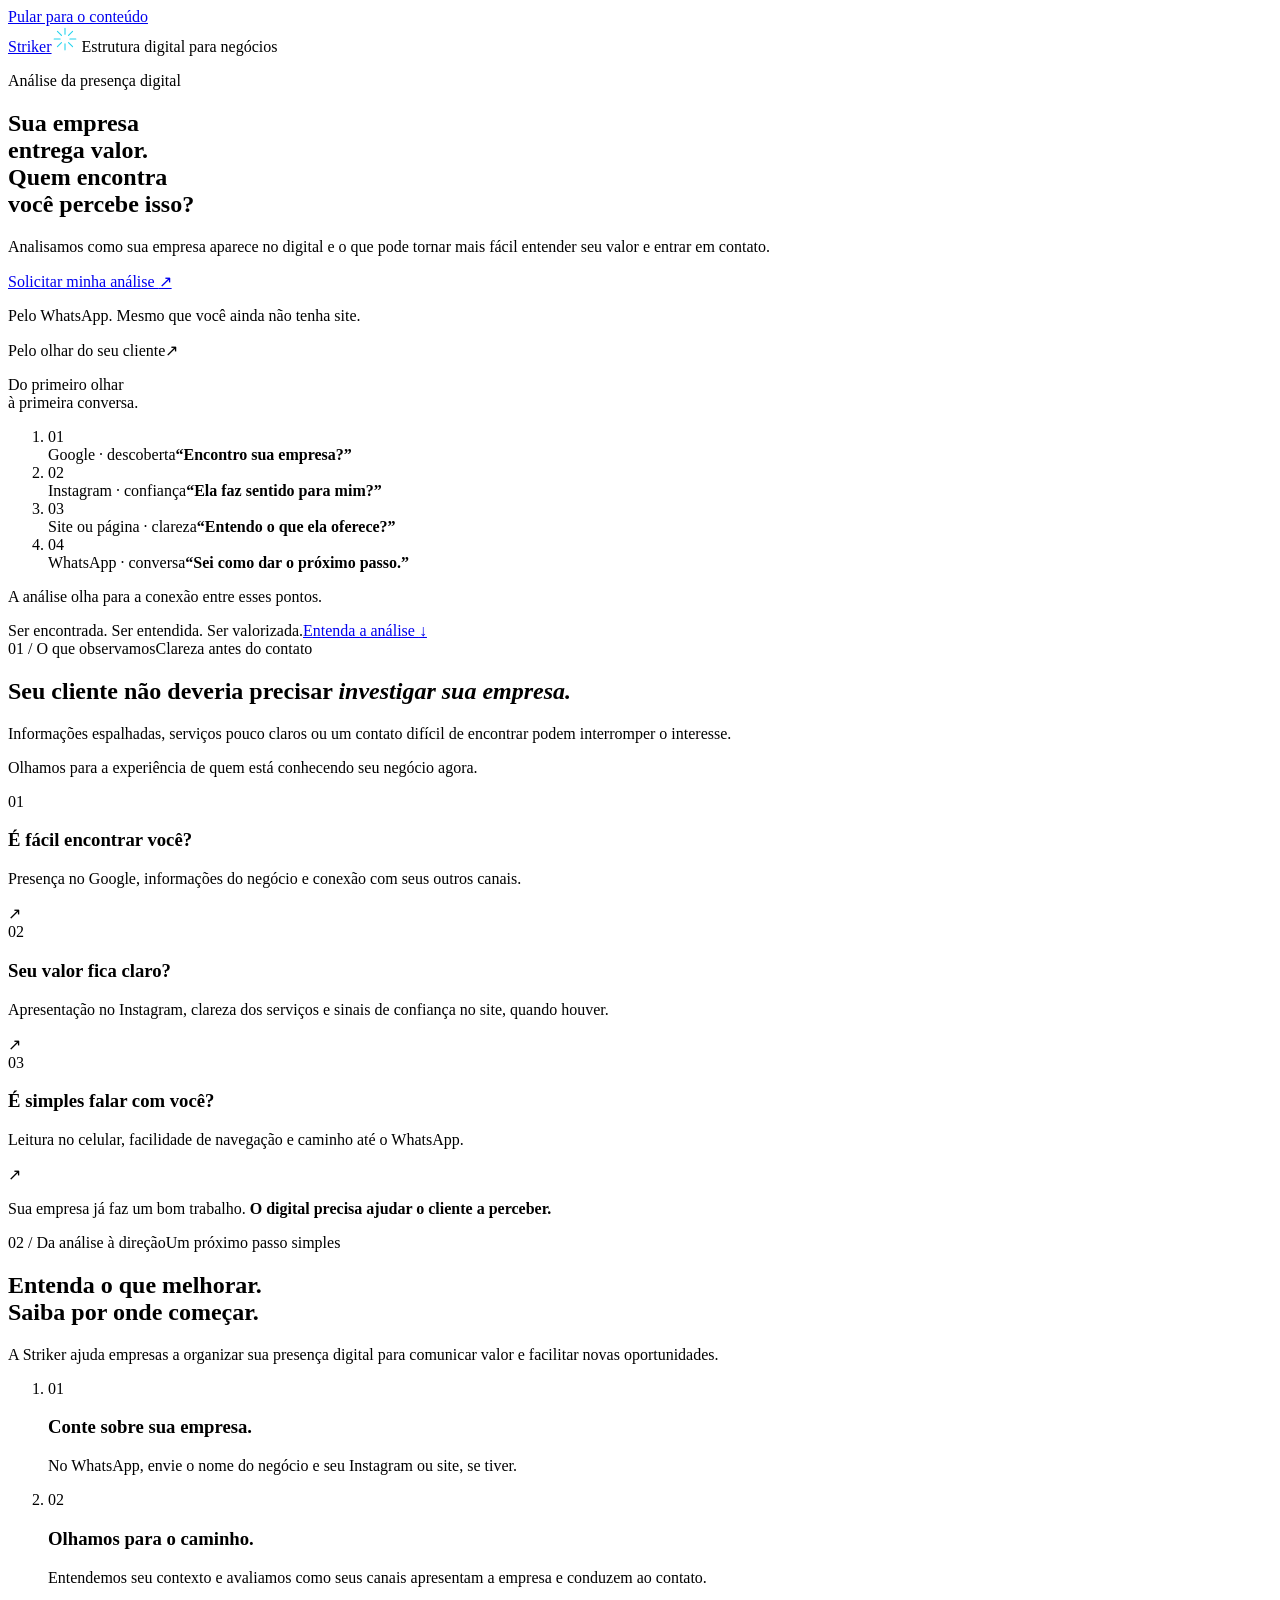
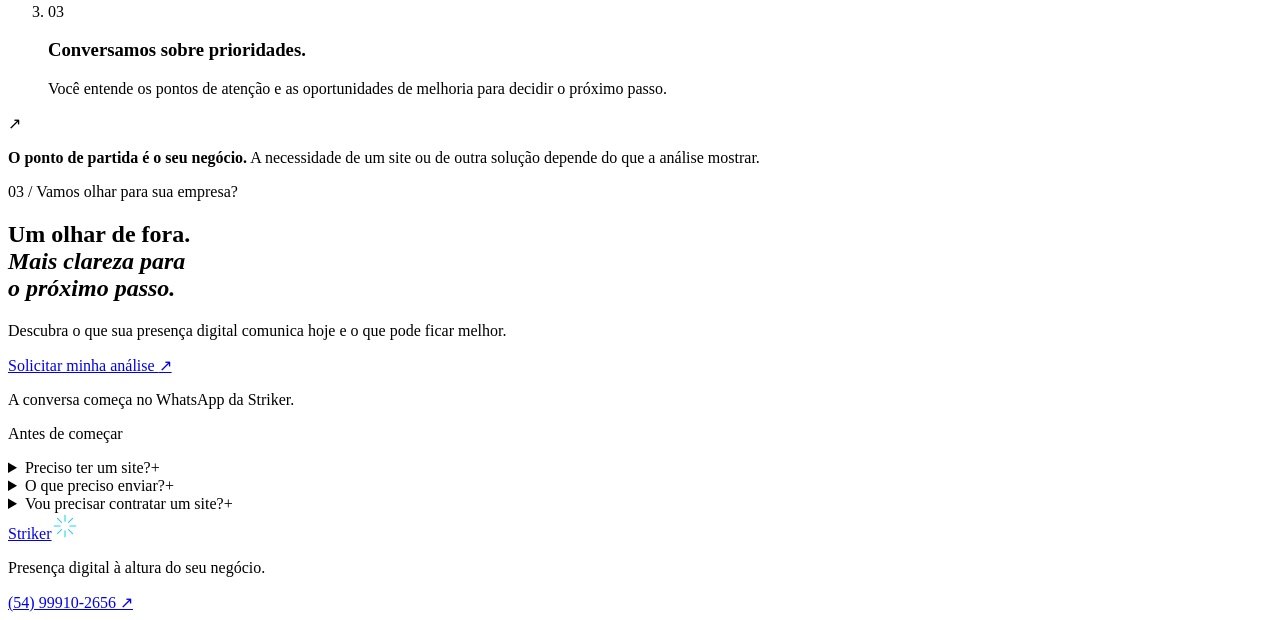
==== analise/index.html @ 331ce673 "Adiciona analise/index.html para landing independente" ====
<!doctype html>
<html lang="pt-BR">
<head>
  <meta charset="utf-8">
  <meta name="viewport" content="width=device-width, initial-scale=1">
  <meta name="theme-color" content="#03111C">
  <title>Análise da presença digital da sua empresa | Striker</title>
  <meta name="description" content="Entenda como sua empresa é encontrada, apresentada e percebida no digital. Solicite uma análise da Striker pelo WhatsApp e descubra oportunidades de melhoria.">
  <link rel="canonical" href="https://strikerpf.com.br/analise">
  <meta property="og:type" content="website">
  <meta property="og:locale" content="pt_BR">
  <meta property="og:title" content="Sua empresa entrega valor. Quem encontra você percebe isso?">
  <meta property="og:description" content="Um olhar sobre sua presença digital. Um caminho mais claro até o próximo contato. Solicite sua análise à Striker.">
  <meta property="og:url" content="https://strikerpf.com.br/analise">
  <link rel="icon" type="image/svg+xml" href="/assets/striker/final/striker-mark.svg">
  <link rel="stylesheet" href="/analise/analise.css">
  <script src="/analise/analise.js" defer></script>
</head>
<body>
  <a class="skip" href="#conteudo">Pular para o conteúdo</a>
  <header class="masthead wrap">
    <a class="brand" href="/" aria-label="Striker — site oficial">Striker<img src="/assets/striker/final/striker-mark.svg" width="26" height="26" alt=""></a>
    <span class="masthead-note">Estrutura digital para negócios</span>
  </header>
  <main id="conteudo">
    <section class="hero wrap" aria-labelledby="titulo">
      <div class="hero-copy">
        <p class="eyebrow"><span class="dot" aria-hidden="true"></span>Análise da presença digital</p>
        <h1 id="titulo">Sua empresa<br>entrega valor.<br><span>Quem encontra<br>você percebe isso?</span></h1>
        <p class="lead">Analisamos como sua empresa aparece no digital e o que pode tornar mais fácil entender seu valor e entrar em contato.</p>
        <a class="cta" data-cta="hero" href="https://wa.me/5554999102656?text=Ol%C3%A1%21%20Vim%20pela%20p%C3%A1gina%20de%20an%C3%A1lise%20da%20Striker%20e%20quero%20entender%20o%20que%20posso%20melhorar%20na%20presen%C3%A7a%20digital%20da%20minha%20empresa.">Solicitar minha análise <span aria-hidden="true">↗</span></a>
        <p class="cta-note">Pelo WhatsApp. Mesmo que você ainda não tenha site.</p>
      </div>
      <aside class="journey" aria-label="O caminho do seu cliente até o contato">
        <div class="journey-top"><span>Pelo olhar do seu cliente</span><span aria-hidden="true">↗</span></div>
        <p class="journey-title">Do primeiro olhar<br>à primeira conversa.</p>
        <ol>
          <li><span class="node" aria-hidden="true">01</span><div><span class="channel">Google · descoberta</span><strong>“Encontro sua empresa?”</strong></div></li>
          <li><span class="node" aria-hidden="true">02</span><div><span class="channel">Instagram · confiança</span><strong>“Ela faz sentido para mim?”</strong></div></li>
          <li><span class="node" aria-hidden="true">03</span><div><span class="channel">Site ou página · clareza</span><strong>“Entendo o que ela oferece?”</strong></div></li>
          <li><span class="node" aria-hidden="true">04</span><div><span class="channel">WhatsApp · conversa</span><strong>“Sei como dar o próximo passo.”</strong></div></li>
        </ol>
        <p class="journey-foot">A análise olha para a conexão entre esses pontos.</p>
      </aside>
      <div class="hero-bottom"><span>Ser encontrada. Ser entendida. Ser valorizada.</span><a href="#o-que-analisamos">Entenda a análise <span aria-hidden="true">↓</span></a></div>
    </section>
    <section class="scope light" id="o-que-analisamos" aria-labelledby="scope-title">
      <div class="wrap">
        <div class="section-meta"><span>01 / O que observamos</span><span>Clareza antes do contato</span></div>
        <div class="scope-grid">
          <div class="section-intro"><h2 id="scope-title">Seu cliente não deveria precisar <em>investigar sua empresa.</em></h2><p>Informações espalhadas, serviços pouco claros ou um contato difícil de encontrar podem interromper o interesse.</p><p>Olhamos para a experiência de quem está conhecendo seu negócio agora.</p></div>
          <div class="audit-rows">
            <article><span class="row-index">01</span><div><h3>É fácil encontrar você?</h3><p>Presença no Google, informações do negócio e conexão com seus outros canais.</p></div><span class="row-mark" aria-hidden="true">↗</span></article>
            <article><span class="row-index">02</span><div><h3>Seu valor fica claro?</h3><p>Apresentação no Instagram, clareza dos serviços e sinais de confiança no site, quando houver.</p></div><span class="row-mark" aria-hidden="true">↗</span></article>
            <article><span class="row-index">03</span><div><h3>É simples falar com você?</h3><p>Leitura no celular, facilidade de navegação e caminho até o WhatsApp.</p></div><span class="row-mark" aria-hidden="true">↗</span></article>
          </div>
        </div>
        <p class="scope-end">Sua empresa já faz um bom trabalho. <strong>O digital precisa ajudar o cliente a perceber.</strong></p>
      </div>
    </section>
    <section class="process wrap" aria-labelledby="process-title">
      <div class="section-meta"><span>02 / Da análise à direção</span><span>Um próximo passo simples</span></div>
      <div class="process-heading"><h2 id="process-title">Entenda o que melhorar.<br><span>Saiba por onde começar.</span></h2><p>A Striker ajuda empresas a organizar sua presença digital para comunicar valor e facilitar novas oportunidades.</p></div>
      <ol class="steps">
        <li><span class="step-num">01</span><h3>Conte sobre sua empresa.</h3><p>No WhatsApp, envie o nome do negócio e seu Instagram ou site, se tiver.</p></li>
        <li><span class="step-num">02</span><h3>Olhamos para o caminho.</h3><p>Entendemos seu contexto e avaliamos como seus canais apresentam a empresa e conduzem ao contato.</p></li>
        <li><span class="step-num">03</span><h3>Conversamos sobre prioridades.</h3><p>Você entende os pontos de atenção e as oportunidades de melhoria para decidir o próximo passo.</p></li>
      </ol>
      <div class="process-note"><span aria-hidden="true">↗</span><p><strong>O ponto de partida é o seu negócio.</strong> A necessidade de um site ou de outra solução depende do que a análise mostrar.</p></div>
    </section>
    <section class="closing light" aria-labelledby="closing-title">
      <div class="wrap closing-grid">
        <div><p class="eyebrow">03 / Vamos olhar para sua empresa?</p><h2 id="closing-title">Um olhar de fora.<br><em>Mais clareza para<br>o próximo passo.</em></h2><p class="closing-copy">Descubra o que sua presença digital comunica hoje e o que pode ficar melhor.</p><a class="cta" data-cta="final" href="https://wa.me/5554999102656?text=Ol%C3%A1%21%20Vim%20pela%20p%C3%A1gina%20de%20an%C3%A1lise%20da%20Striker%20e%20quero%20entender%20o%20que%20posso%20melhorar%20na%20presen%C3%A7a%20digital%20da%20minha%20empresa.">Solicitar minha análise <span aria-hidden="true">↗</span></a><p class="cta-note">A conversa começa no WhatsApp da Striker.</p></div>
        <div class="faq"><p class="faq-label">Antes de começar</p>
          <details><summary>Preciso ter um site?<span aria-hidden="true">+</span></summary><p>Não. Podemos começar pelos canais que sua empresa já usa, como Instagram e Google, e avaliar se falta um espaço mais claro para apresentar seus serviços.</p></details>
          <details><summary>O que preciso enviar?<span aria-hidden="true">+</span></summary><p>O nome da empresa, o que ela faz e os links dos seus canais, se tiver. O restante alinhamos na conversa. Não envie senhas ou acessos.</p></details>
          <details><summary>Vou precisar contratar um site?<span aria-hidden="true">+</span></summary><p>Solicitar a análise não significa contratar um site. Primeiro entendemos o cenário. Se uma solução fizer sentido, conversamos sobre ela e você decide como seguir.</p></details>
        </div>
      </div>
    </section>
  </main>
  <footer class="wrap footer"><a class="brand" href="/" aria-label="Striker — site oficial">Striker<img src="/assets/striker/final/striker-mark.svg" width="26" height="26" alt=""></a><p>Presença digital à altura do seu negócio.</p><a class="footer-phone" href="https://wa.me/5554999102656" data-cta="footer">(54) 99910-2656 <span aria-hidden="true">↗</span></a></footer>
</body>
</html>
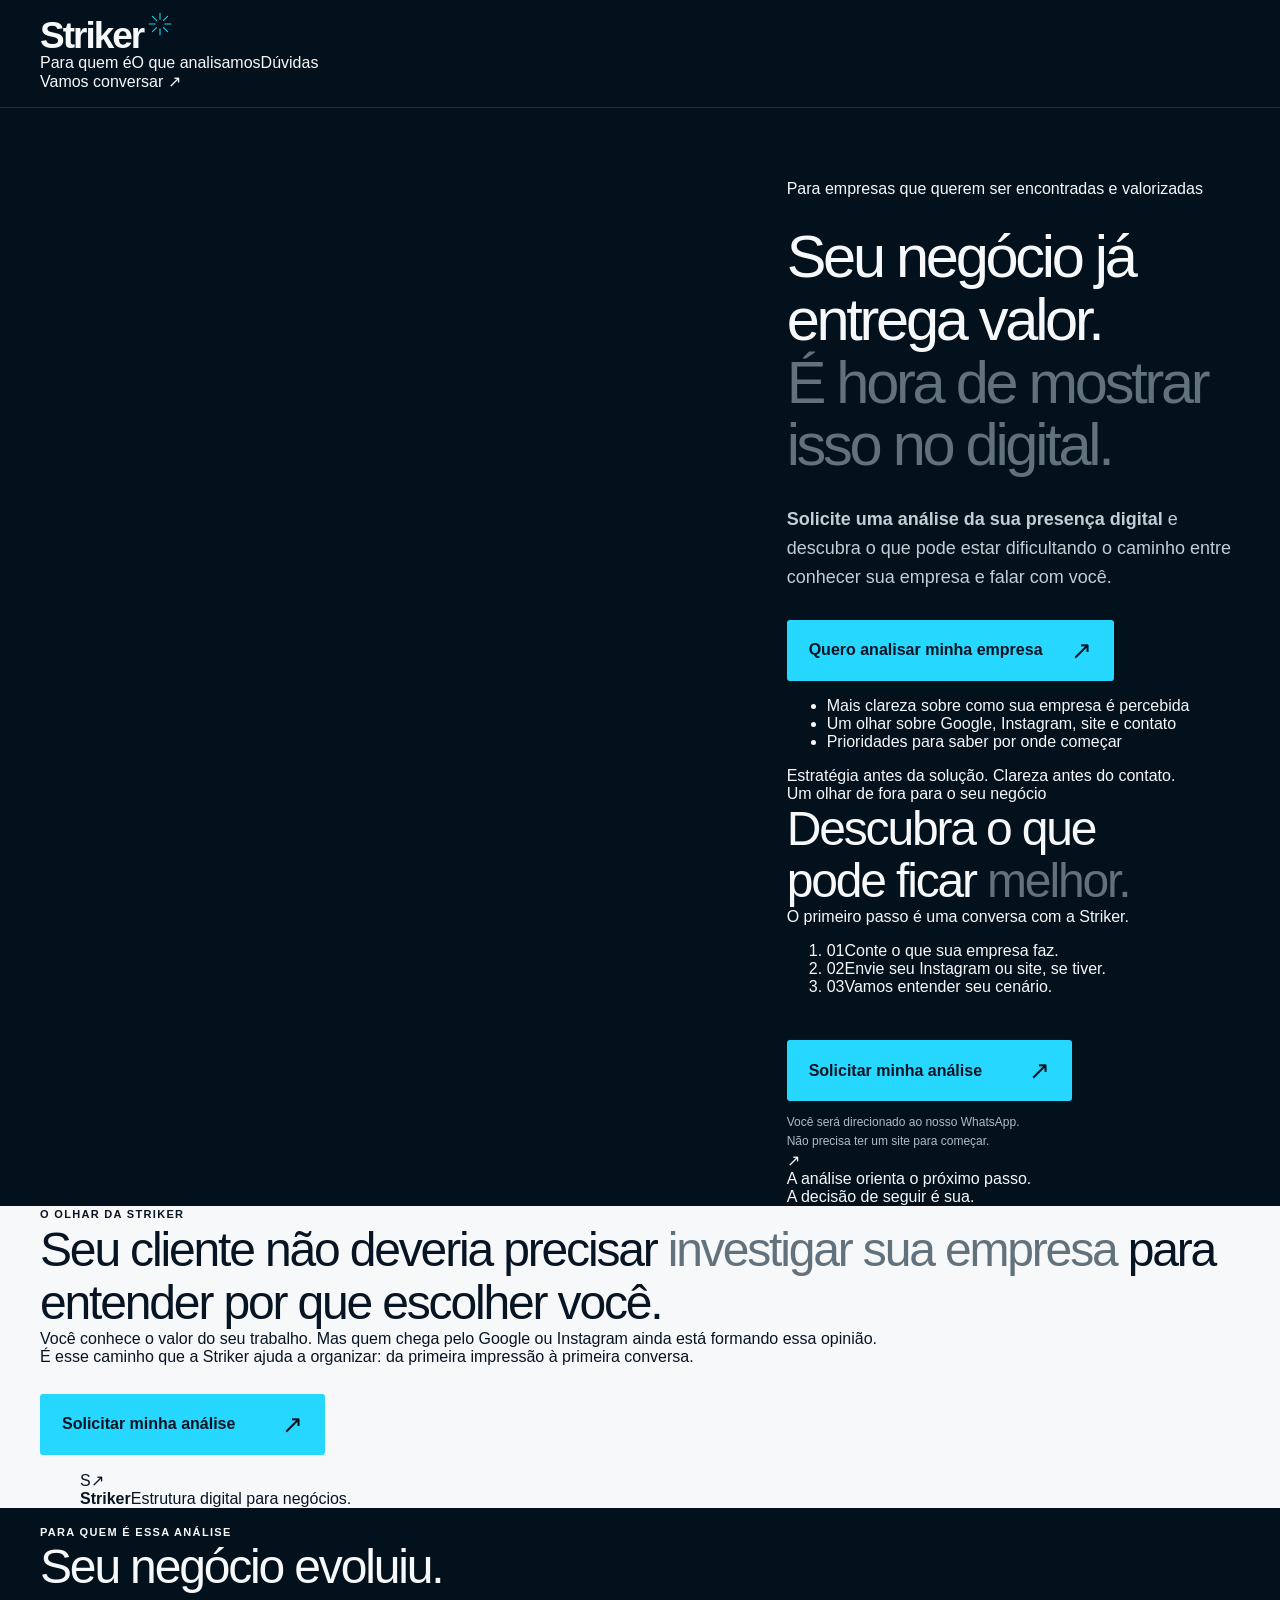
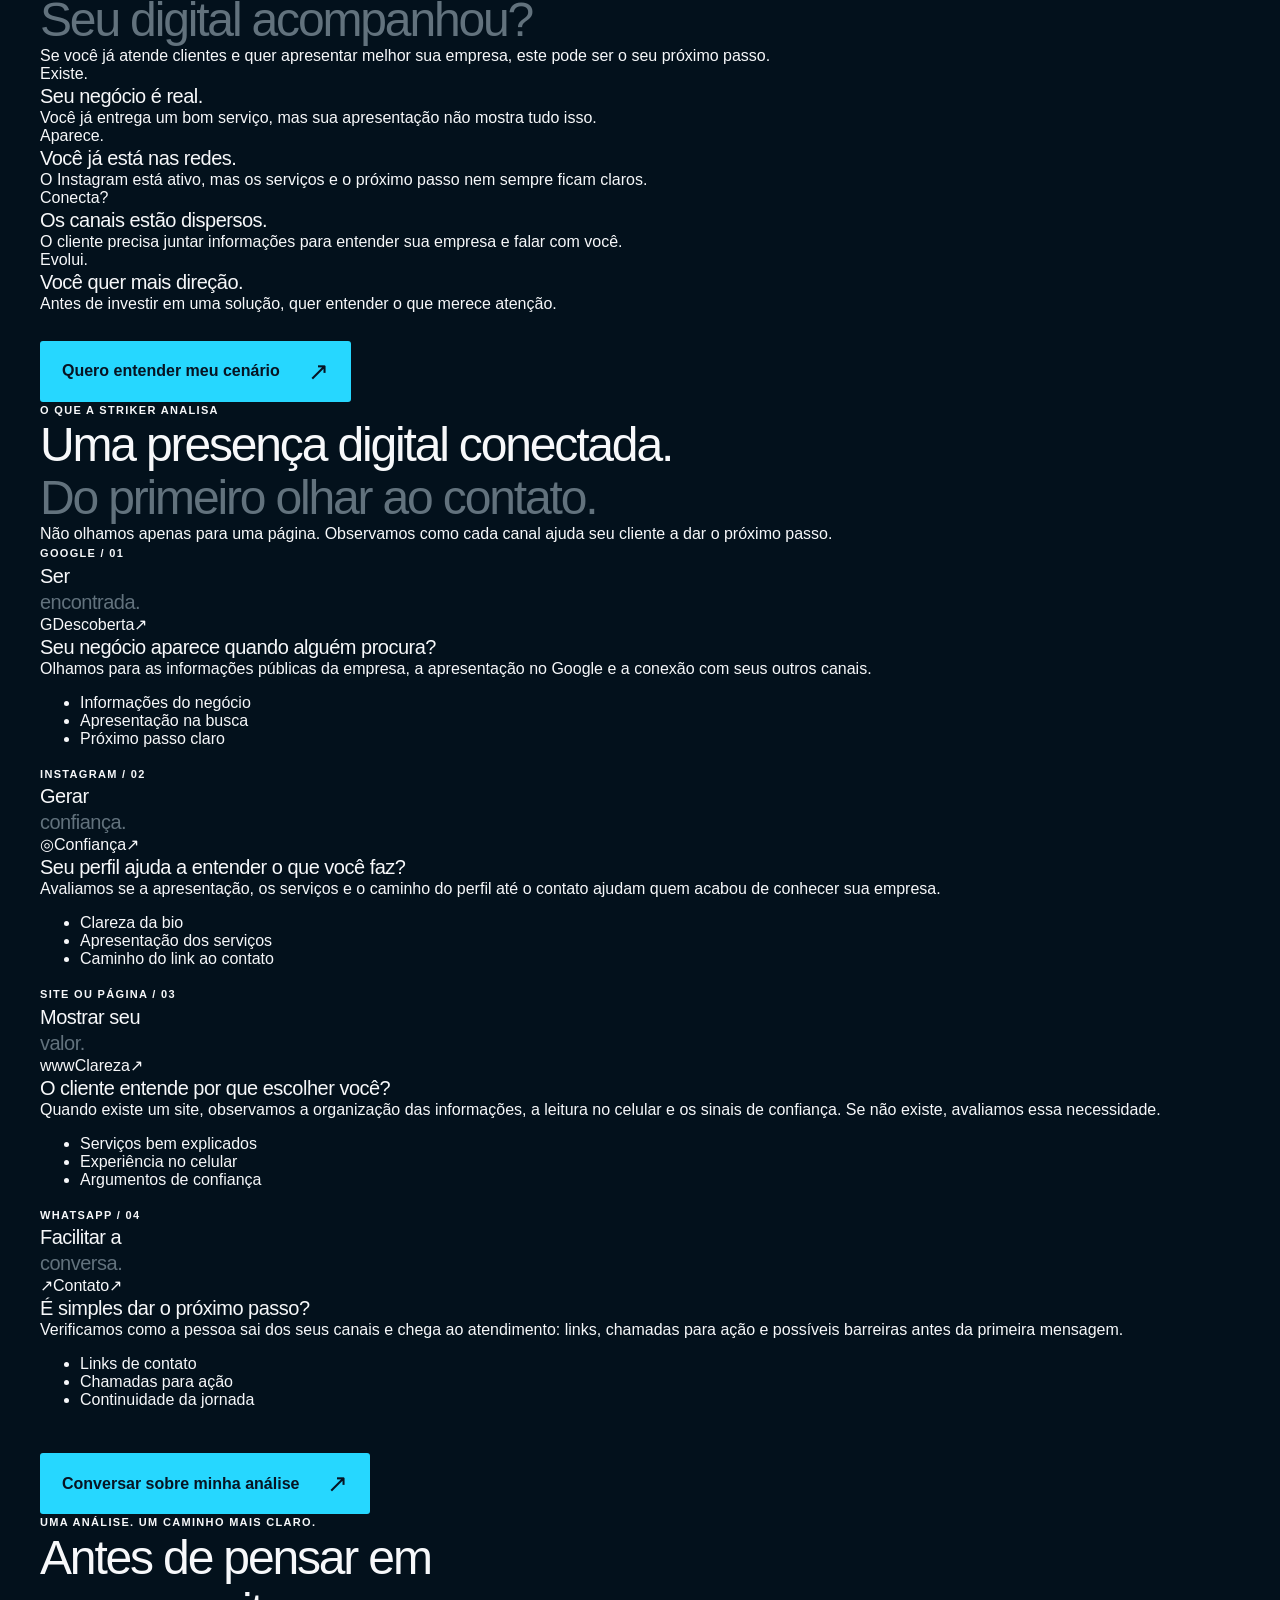
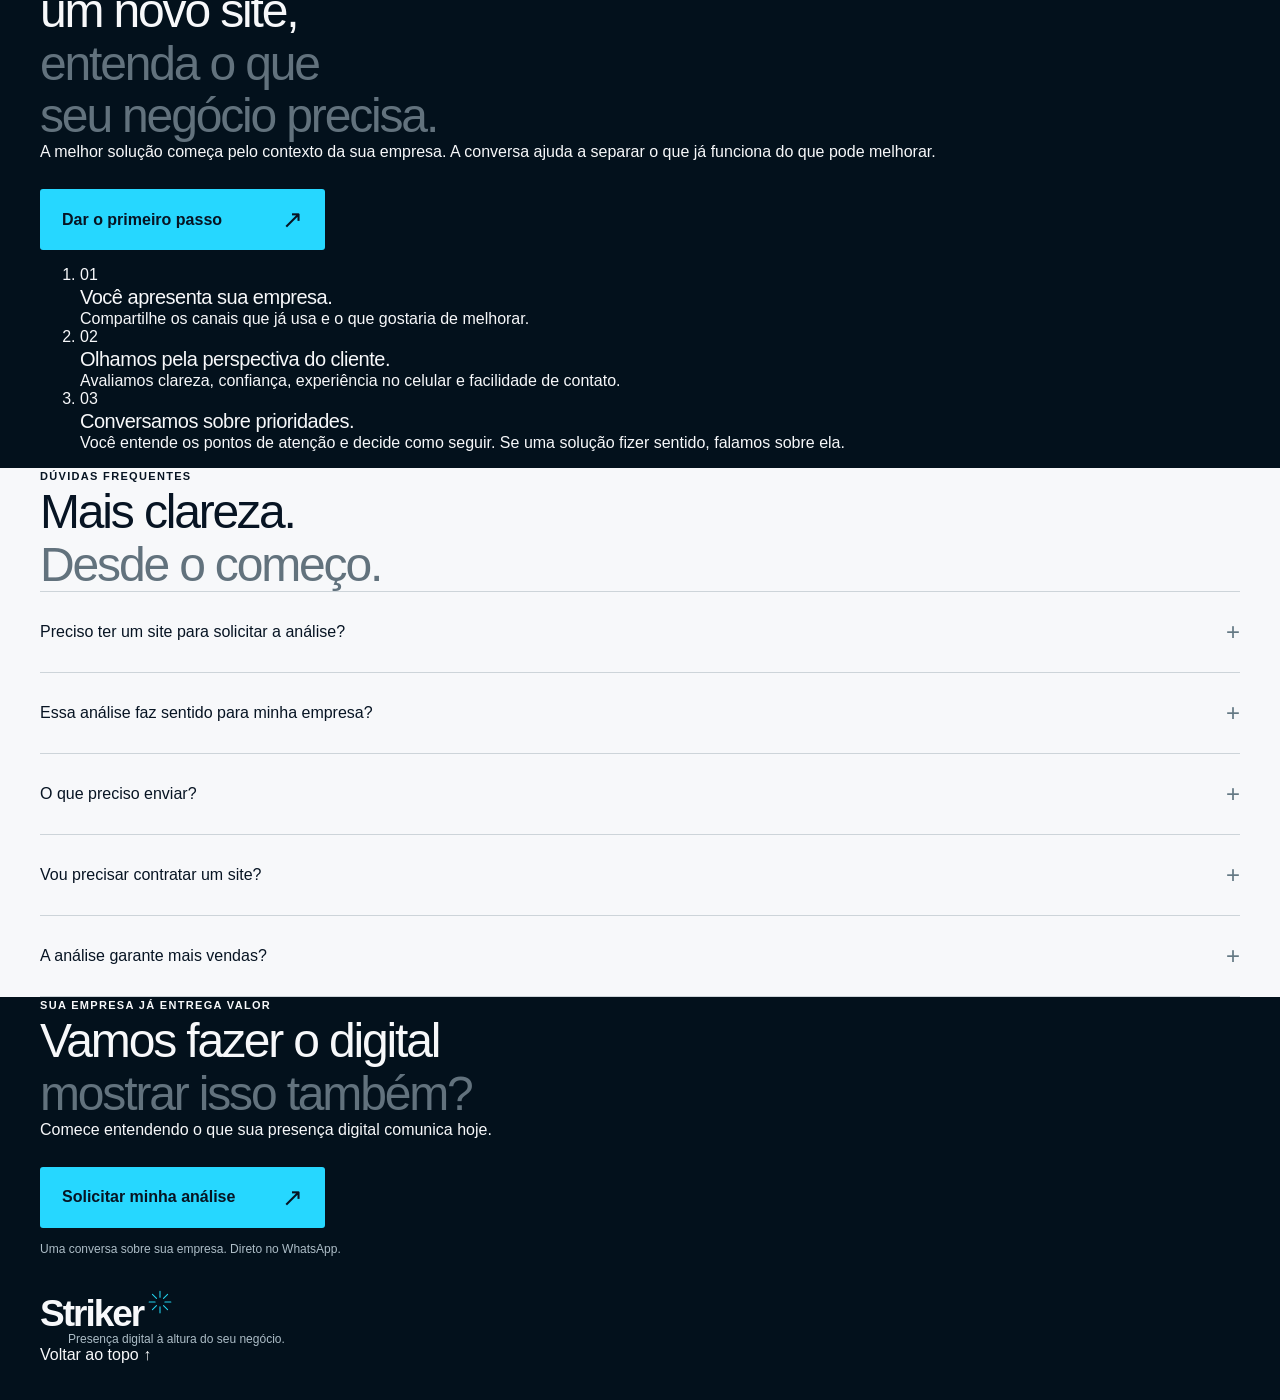
==== commit 40690c40: "Reconstrói landing com referência V4, abas e áreas para provas reais" ====
--- a/analise/index.html
+++ b/analise/index.html
@@ -3,14 +3,14 @@
 <head>
   <meta charset="utf-8">
   <meta name="viewport" content="width=device-width, initial-scale=1">
-  <meta name="theme-color" content="#03111C">
+  <meta name="theme-color" content="#03111c">
   <title>Análise da presença digital da sua empresa | Striker</title>
-  <meta name="description" content="Entenda como sua empresa é encontrada, apresentada e percebida no digital. Solicite uma análise da Striker pelo WhatsApp e descubra oportunidades de melhoria.">
+  <meta name="description" content="Sua empresa entrega valor. Sua presença digital mostra isso? Solicite uma análise da Striker e entenda o que melhorar no caminho até o próximo contato.">
   <link rel="canonical" href="https://strikerpf.com.br/analise">
   <meta property="og:type" content="website">
   <meta property="og:locale" content="pt_BR">
-  <meta property="og:title" content="Sua empresa entrega valor. Quem encontra você percebe isso?">
-  <meta property="og:description" content="Um olhar sobre sua presença digital. Um caminho mais claro até o próximo contato. Solicite sua análise à Striker.">
+  <meta property="og:title" content="Transforme sua presença digital em um caminho mais claro até o cliente.">
+  <meta property="og:description" content="Solicite uma análise da Striker pelo WhatsApp. Entenda os pontos de atenção e por onde começar.">
   <meta property="og:url" content="https://strikerpf.com.br/analise">
   <link rel="icon" type="image/svg+xml" href="/assets/striker/final/striker-mark.svg">
   <link rel="stylesheet" href="/analise/analise.css">
@@ -18,67 +18,70 @@
 </head>
 <body>
   <a class="skip" href="#conteudo">Pular para o conteúdo</a>
-  <header class="masthead wrap">
-    <a class="brand" href="/" aria-label="Striker — site oficial">Striker<img src="/assets/striker/final/striker-mark.svg" width="26" height="26" alt=""></a>
-    <span class="masthead-note">Estrutura digital para negócios</span>
-  </header>
+  <header class="masthead"><div class="wrap nav-inner"><a class="brand" href="/" aria-label="Striker — site oficial">Striker<img src="/assets/striker/final/striker-mark.svg" width="26" height="26" alt=""></a><nav aria-label="Navegação da análise"><a href="#para-quem">Para quem é</a><a href="#analise">O que analisamos</a><a href="#duvidas">Dúvidas</a></nav><a class="nav-contact" href="#solicitar">Vamos conversar <span aria-hidden="true">↗</span></a></div></header>
   <main id="conteudo">
-    <section class="hero wrap" aria-labelledby="titulo">
-      <div class="hero-copy">
-        <p class="eyebrow"><span class="dot" aria-hidden="true"></span>Análise da presença digital</p>
-        <h1 id="titulo">Sua empresa<br>entrega valor.<br><span>Quem encontra<br>você percebe isso?</span></h1>
-        <p class="lead">Analisamos como sua empresa aparece no digital e o que pode tornar mais fácil entender seu valor e entrar em contato.</p>
-        <a class="cta" data-cta="hero" href="https://wa.me/5554999102656?text=Ol%C3%A1%21%20Vim%20pela%20p%C3%A1gina%20de%20an%C3%A1lise%20da%20Striker%20e%20quero%20entender%20o%20que%20posso%20melhorar%20na%20presen%C3%A7a%20digital%20da%20minha%20empresa.">Solicitar minha análise <span aria-hidden="true">↗</span></a>
-        <p class="cta-note">Pelo WhatsApp. Mesmo que você ainda não tenha site.</p>
-      </div>
-      <aside class="journey" aria-label="O caminho do seu cliente até o contato">
-        <div class="journey-top"><span>Pelo olhar do seu cliente</span><span aria-hidden="true">↗</span></div>
-        <p class="journey-title">Do primeiro olhar<br>à primeira conversa.</p>
-        <ol>
-          <li><span class="node" aria-hidden="true">01</span><div><span class="channel">Google · descoberta</span><strong>“Encontro sua empresa?”</strong></div></li>
-          <li><span class="node" aria-hidden="true">02</span><div><span class="channel">Instagram · confiança</span><strong>“Ela faz sentido para mim?”</strong></div></li>
-          <li><span class="node" aria-hidden="true">03</span><div><span class="channel">Site ou página · clareza</span><strong>“Entendo o que ela oferece?”</strong></div></li>
-          <li><span class="node" aria-hidden="true">04</span><div><span class="channel">WhatsApp · conversa</span><strong>“Sei como dar o próximo passo.”</strong></div></li>
-        </ol>
-        <p class="journey-foot">A análise olha para a conexão entre esses pontos.</p>
-      </aside>
-      <div class="hero-bottom"><span>Ser encontrada. Ser entendida. Ser valorizada.</span><a href="#o-que-analisamos">Entenda a análise <span aria-hidden="true">↓</span></a></div>
-    </section>
-    <section class="scope light" id="o-que-analisamos" aria-labelledby="scope-title">
-      <div class="wrap">
-        <div class="section-meta"><span>01 / O que observamos</span><span>Clareza antes do contato</span></div>
-        <div class="scope-grid">
-          <div class="section-intro"><h2 id="scope-title">Seu cliente não deveria precisar <em>investigar sua empresa.</em></h2><p>Informações espalhadas, serviços pouco claros ou um contato difícil de encontrar podem interromper o interesse.</p><p>Olhamos para a experiência de quem está conhecendo seu negócio agora.</p></div>
-          <div class="audit-rows">
-            <article><span class="row-index">01</span><div><h3>É fácil encontrar você?</h3><p>Presença no Google, informações do negócio e conexão com seus outros canais.</p></div><span class="row-mark" aria-hidden="true">↗</span></article>
-            <article><span class="row-index">02</span><div><h3>Seu valor fica claro?</h3><p>Apresentação no Instagram, clareza dos serviços e sinais de confiança no site, quando houver.</p></div><span class="row-mark" aria-hidden="true">↗</span></article>
-            <article><span class="row-index">03</span><div><h3>É simples falar com você?</h3><p>Leitura no celular, facilidade de navegação e caminho até o WhatsApp.</p></div><span class="row-mark" aria-hidden="true">↗</span></article>
-          </div>
+    <section class="hero" aria-labelledby="titulo">
+      <div class="hero-art" aria-hidden="true"></div>
+      <div class="wrap hero-grid">
+        <div class="hero-copy">
+          <p class="audience-tag">Para empresas que querem ser encontradas e valorizadas</p>
+          <h1 id="titulo">Seu negócio já<br>entrega valor.<br><em>É hora de mostrar<br>isso no digital.</em></h1>
+          <p class="lead"><strong>Solicite uma análise da sua presença digital</strong> e descubra o que pode estar dificultando o caminho entre conhecer sua empresa e falar com você.</p>
+          <a class="cta hero-mobile-cta" data-cta="hero" href="https://wa.me/5554999102656?text=Ol%C3%A1!%20Vim%20pela%20p%C3%A1gina%20de%20an%C3%A1lise%20da%20Striker%20e%20quero%20entender%20o%20que%20posso%20melhorar%20na%20presen%C3%A7a%20digital%20da%20minha%20empresa.">Quero analisar minha empresa<span aria-hidden="true">↗</span></a>
+          <ul class="benefits"><li>Mais clareza sobre como sua empresa é percebida</li><li>Um olhar sobre Google, Instagram, site e contato</li><li>Prioridades para saber por onde começar</li></ul>
+          <p class="hero-signature">Estratégia antes da solução. <span>Clareza antes do contato.</span></p>
         </div>
-        <p class="scope-end">Sua empresa já faz um bom trabalho. <strong>O digital precisa ajudar o cliente a perceber.</strong></p>
+        <aside class="request-card" id="solicitar" aria-labelledby="request-title">
+          <span class="card-kicker"><span class="status-dot" aria-hidden="true"></span> Um olhar de fora para o seu negócio</span>
+          <h2 id="request-title">Descubra o que<br>pode ficar <em>melhor.</em></h2>
+          <p>O primeiro passo é uma conversa com a Striker.</p>
+          <ol class="request-steps"><li><span>01</span>Conte o que sua empresa faz.</li><li><span>02</span>Envie seu Instagram ou site, se tiver.</li><li><span>03</span>Vamos entender seu cenário.</li></ol>
+          <a class="cta " data-cta="request" href="https://wa.me/5554999102656?text=Ol%C3%A1!%20Vim%20pela%20p%C3%A1gina%20de%20an%C3%A1lise%20da%20Striker%20e%20quero%20entender%20o%20que%20posso%20melhorar%20na%20presen%C3%A7a%20digital%20da%20minha%20empresa.">Solicitar minha análise<span aria-hidden="true">↗</span></a>
+          <p class="cta-note">Você será direcionado ao nosso WhatsApp.<br>Não precisa ter um site para começar.</p>
+          <div class="card-bottom"><span aria-hidden="true">↗</span><p>A análise orienta o próximo passo.<br>A decisão de seguir é sua.</p></div>
+        </aside>
       </div>
     </section>
-    <section class="process wrap" aria-labelledby="process-title">
-      <div class="section-meta"><span>02 / Da análise à direção</span><span>Um próximo passo simples</span></div>
-      <div class="process-heading"><h2 id="process-title">Entenda o que melhorar.<br><span>Saiba por onde começar.</span></h2><p>A Striker ajuda empresas a organizar sua presença digital para comunicar valor e facilitar novas oportunidades.</p></div>
-      <ol class="steps">
-        <li><span class="step-num">01</span><h3>Conte sobre sua empresa.</h3><p>No WhatsApp, envie o nome do negócio e seu Instagram ou site, se tiver.</p></li>
-        <li><span class="step-num">02</span><h3>Olhamos para o caminho.</h3><p>Entendemos seu contexto e avaliamos como seus canais apresentam a empresa e conduzem ao contato.</p></li>
-        <li><span class="step-num">03</span><h3>Conversamos sobre prioridades.</h3><p>Você entende os pontos de atenção e as oportunidades de melhoria para decidir o próximo passo.</p></li>
-      </ol>
-      <div class="process-note"><span aria-hidden="true">↗</span><p><strong>O ponto de partida é o seu negócio.</strong> A necessidade de um site ou de outra solução depende do que a análise mostrar.</p></div>
-    </section>
-    <section class="closing light" aria-labelledby="closing-title">
-      <div class="wrap closing-grid">
-        <div><p class="eyebrow">03 / Vamos olhar para sua empresa?</p><h2 id="closing-title">Um olhar de fora.<br><em>Mais clareza para<br>o próximo passo.</em></h2><p class="closing-copy">Descubra o que sua presença digital comunica hoje e o que pode ficar melhor.</p><a class="cta" data-cta="final" href="https://wa.me/5554999102656?text=Ol%C3%A1%21%20Vim%20pela%20p%C3%A1gina%20de%20an%C3%A1lise%20da%20Striker%20e%20quero%20entender%20o%20que%20posso%20melhorar%20na%20presen%C3%A7a%20digital%20da%20minha%20empresa.">Solicitar minha análise <span aria-hidden="true">↗</span></a><p class="cta-note">A conversa começa no WhatsApp da Striker.</p></div>
-        <div class="faq"><p class="faq-label">Antes de começar</p>
-          <details><summary>Preciso ter um site?<span aria-hidden="true">+</span></summary><p>Não. Podemos começar pelos canais que sua empresa já usa, como Instagram e Google, e avaliar se falta um espaço mais claro para apresentar seus serviços.</p></details>
-          <details><summary>O que preciso enviar?<span aria-hidden="true">+</span></summary><p>O nome da empresa, o que ela faz e os links dos seus canais, se tiver. O restante alinhamos na conversa. Não envie senhas ou acessos.</p></details>
-          <details><summary>Vou precisar contratar um site?<span aria-hidden="true">+</span></summary><p>Solicitar a análise não significa contratar um site. Primeiro entendemos o cenário. Se uma solução fizer sentido, conversamos sobre ela e você decide como seguir.</p></details>
+    <section class="trust light rounded-section" aria-labelledby="trust-title">
+      <div class="wrap">
+        <div class="trust-grid">
+          <div class="trust-copy"><p class="eyebrow">O olhar da Striker</p><h2 id="trust-title">Seu cliente não deveria precisar <em>investigar sua empresa</em> para entender por que escolher você.</h2><p>Você conhece o valor do seu trabalho. Mas quem chega pelo Google ou Instagram ainda está formando essa opinião.</p><p>É esse caminho que a Striker ajuda a organizar: da primeira impressão à primeira conversa.</p><a class="cta " data-cta="positioning" href="https://wa.me/5554999102656?text=Ol%C3%A1!%20Vim%20pela%20p%C3%A1gina%20de%20an%C3%A1lise%20da%20Striker%20e%20quero%20entender%20o%20que%20posso%20melhorar%20na%20presen%C3%A7a%20digital%20da%20minha%20empresa.">Solicitar minha análise<span aria-hidden="true">↗</span></a></div>
+          <figure class="brand-portrait" data-asset-slot="team">
+            <div class="portrait-art" aria-hidden="true"><span class="portrait-orbit"></span><span class="portrait-word">S<span>↗</span></span></div>
+            <div class="asset-label" hidden data-preview-only>Imagem reservada · foto da Striker ou projeto</div>
+            <figcaption><strong>Striker</strong><span>Estrutura digital para negócios.</span></figcaption>
+          </figure>
         </div>
+        <section class="social-proof" id="avaliacoes" aria-labelledby="reviews-title" hidden>
+          <div class="proof-heading"><div><p class="eyebrow">Experiências com a Striker</p><h2 id="reviews-title">A confiança também vem<br>de <em>quem já viveu a experiência.</em></h2></div><span class="draft-label" hidden data-preview-only>Prévia · aguardando relatos reais</span></div>
+          <div class="reviews-grid" id="reviews-grid"></div>
+          <div class="client-logos" id="client-logos" aria-label="Empresas clientes" hidden></div>
+        </section>
       </div>
     </section>
+    <section class="audience section" id="para-quem" aria-labelledby="audience-title">
+      <div class="wrap"><div class="section-heading"><p class="eyebrow">Para quem é essa análise</p><h2 id="audience-title">Seu negócio evoluiu.<br><em>Seu digital acompanhou?</em></h2><p>Se você já atende clientes e quer apresentar melhor sua empresa, este pode ser o seu próximo passo.</p></div>
+        <div class="audience-grid"><article><span class="big-word">Existe.</span><h3>Seu negócio é real.</h3><p>Você já entrega um bom serviço, mas sua apresentação não mostra tudo isso.</p></article><article><span class="big-word">Aparece.</span><h3>Você já está nas redes.</h3><p>O Instagram está ativo, mas os serviços e o próximo passo nem sempre ficam claros.</p></article><article><span class="big-word">Conecta?</span><h3>Os canais estão dispersos.</h3><p>O cliente precisa juntar informações para entender sua empresa e falar com você.</p></article><article><span class="big-word">Evolui.</span><h3>Você quer mais direção.</h3><p>Antes de investir em uma solução, quer entender o que merece atenção.</p></article></div>
+        <a class="cta " data-cta="audience" href="https://wa.me/5554999102656?text=Ol%C3%A1!%20Vim%20pela%20p%C3%A1gina%20de%20an%C3%A1lise%20da%20Striker%20e%20quero%20entender%20o%20que%20posso%20melhorar%20na%20presen%C3%A7a%20digital%20da%20minha%20empresa.">Quero entender meu cenário<span aria-hidden="true">↗</span></a>
+      </div>
+    </section>
+    <section class="services section" id="analise" aria-labelledby="services-title">
+      <div class="wrap"><div class="section-heading"><p class="eyebrow">O que a Striker analisa</p><h2 id="services-title">Uma presença digital conectada.<br><em>Do primeiro olhar ao contato.</em></h2><p>Não olhamos apenas para uma página. Observamos como cada canal ajuda seu cliente a dar o próximo passo.</p></div>
+        <div class="service-tabs" hidden aria-label="Canais analisados"><button type="button" id="tab-google" data-tab="google">Google</button><button type="button" id="tab-instagram" data-tab="instagram">Instagram</button><button type="button" id="tab-site" data-tab="site">Site ou página</button><button type="button" id="tab-whatsapp" data-tab="whatsapp">WhatsApp</button></div>
+        <div class="service-panels"><article class="service-panel" id="panel-google" data-panel="google"><div class="service-banner" data-asset-slot="google"><div><span class="eyebrow">Google / 01</span><h3>Ser<br><em>encontrada.</em></h3></div><div class="channel-visual" aria-hidden="true"><span class="visual-orbit"></span><span class="channel-glyph">G</span><span class="visual-chip">Descoberta<span>↗</span></span></div><span class="asset-label" data-preview-only hidden>Área para arte · Google</span></div><div class="service-description"><h3>Seu negócio aparece quando alguém procura?</h3><div><p>Olhamos para as informações públicas da empresa, a apresentação no Google e a conexão com seus outros canais.</p><ul class="check-list"><li>Informações do negócio</li><li>Apresentação na busca</li><li>Próximo passo claro</li></ul></div></div></article><article class="service-panel" id="panel-instagram" data-panel="instagram"><div class="service-banner" data-asset-slot="instagram"><div><span class="eyebrow">Instagram / 02</span><h3>Gerar<br><em>confiança.</em></h3></div><div class="channel-visual" aria-hidden="true"><span class="visual-orbit"></span><span class="channel-glyph">◎</span><span class="visual-chip">Confiança<span>↗</span></span></div><span class="asset-label" data-preview-only hidden>Área para arte · Instagram</span></div><div class="service-description"><h3>Seu perfil ajuda a entender o que você faz?</h3><div><p>Avaliamos se a apresentação, os serviços e o caminho do perfil até o contato ajudam quem acabou de conhecer sua empresa.</p><ul class="check-list"><li>Clareza da bio</li><li>Apresentação dos serviços</li><li>Caminho do link ao contato</li></ul></div></div></article><article class="service-panel" id="panel-site" data-panel="site"><div class="service-banner" data-asset-slot="site"><div><span class="eyebrow">Site ou página / 03</span><h3>Mostrar seu<br><em>valor.</em></h3></div><div class="channel-visual" aria-hidden="true"><span class="visual-orbit"></span><span class="channel-glyph">www</span><span class="visual-chip">Clareza<span>↗</span></span></div><span class="asset-label" data-preview-only hidden>Área para arte · Site ou página</span></div><div class="service-description"><h3>O cliente entende por que escolher você?</h3><div><p>Quando existe um site, observamos a organização das informações, a leitura no celular e os sinais de confiança. Se não existe, avaliamos essa necessidade.</p><ul class="check-list"><li>Serviços bem explicados</li><li>Experiência no celular</li><li>Argumentos de confiança</li></ul></div></div></article><article class="service-panel" id="panel-whatsapp" data-panel="whatsapp"><div class="service-banner" data-asset-slot="whatsapp"><div><span class="eyebrow">WhatsApp / 04</span><h3>Facilitar a<br><em>conversa.</em></h3></div><div class="channel-visual" aria-hidden="true"><span class="visual-orbit"></span><span class="channel-glyph">↗</span><span class="visual-chip">Contato<span>↗</span></span></div><span class="asset-label" data-preview-only hidden>Área para arte · WhatsApp</span></div><div class="service-description"><h3>É simples dar o próximo passo?</h3><div><p>Verificamos como a pessoa sai dos seus canais e chega ao atendimento: links, chamadas para ação e possíveis barreiras antes da primeira mensagem.</p><ul class="check-list"><li>Links de contato</li><li>Chamadas para ação</li><li>Continuidade da jornada</li></ul></div></div></article></div>
+        <a class="cta " data-cta="scope" href="https://wa.me/5554999102656?text=Ol%C3%A1!%20Vim%20pela%20p%C3%A1gina%20de%20an%C3%A1lise%20da%20Striker%20e%20quero%20entender%20o%20que%20posso%20melhorar%20na%20presen%C3%A7a%20digital%20da%20minha%20empresa.">Conversar sobre minha análise<span aria-hidden="true">↗</span></a>
+      </div>
+    </section>
+    <section class="method section" aria-labelledby="method-title"><div class="wrap method-grid"><div><p class="eyebrow">Uma análise. Um caminho mais claro.</p><h2 id="method-title">Antes de pensar em<br>um novo site,<br><em>entenda o que<br>seu negócio precisa.</em></h2><p class="method-copy">A melhor solução começa pelo contexto da sua empresa. A conversa ajuda a separar o que já funciona do que pode melhorar.</p><a class="cta " data-cta="method" href="https://wa.me/5554999102656?text=Ol%C3%A1!%20Vim%20pela%20p%C3%A1gina%20de%20an%C3%A1lise%20da%20Striker%20e%20quero%20entender%20o%20que%20posso%20melhorar%20na%20presen%C3%A7a%20digital%20da%20minha%20empresa.">Dar o primeiro passo<span aria-hidden="true">↗</span></a></div><ol class="method-steps"><li><span>01</span><div><h3>Você apresenta sua empresa.</h3><p>Compartilhe os canais que já usa e o que gostaria de melhorar.</p></div></li><li><span>02</span><div><h3>Olhamos pela perspectiva do cliente.</h3><p>Avaliamos clareza, confiança, experiência no celular e facilidade de contato.</p></div></li><li><span>03</span><div><h3>Conversamos sobre prioridades.</h3><p>Você entende os pontos de atenção e decide como seguir. Se uma solução fizer sentido, falamos sobre ela.</p></div></li></ol></div></section>
+    <section class="faq-section light section" id="duvidas" aria-labelledby="faq-title"><div class="wrap faq-grid"><div><p class="eyebrow">Dúvidas frequentes</p><h2 id="faq-title">Mais clareza.<br><em>Desde o começo.</em></h2></div><div class="faq">
+      <details><summary>Preciso ter um site para solicitar a análise?<span aria-hidden="true">+</span></summary><p>Não. Podemos começar pelos canais que sua empresa já usa, como Instagram e Google, e avaliar se falta um espaço mais claro para apresentar seus serviços.</p></details>
+      <details><summary>Essa análise faz sentido para minha empresa?<span aria-hidden="true">+</span></summary><p>Ela é voltada a negócios que já atendem clientes e querem melhorar sua apresentação digital. Na conversa, entendemos seu segmento, seus canais e seu momento.</p></details>
+      <details><summary>O que preciso enviar?<span aria-hidden="true">+</span></summary><p>O nome da empresa, o que ela faz e os links dos seus canais, se tiver. Não é necessário compartilhar senhas ou acessos para essa conversa inicial.</p></details>
+      <details><summary>Vou precisar contratar um site?<span aria-hidden="true">+</span></summary><p>Solicitar a análise não significa contratar um site. Primeiro entendemos o cenário. Se uma solução fizer sentido, conversamos sobre ela e você decide como seguir.</p></details>
+      <details><summary>A análise garante mais vendas?<span aria-hidden="true">+</span></summary><p>Não. O objetivo é identificar oportunidades e barreiras na sua presença digital. Resultados comerciais também dependem da oferta, do público, do atendimento e da execução das melhorias.</p></details>
+    </div></div></section>
+    <section class="final-section section" aria-labelledby="final-title"><div class="wrap final-inner"><p class="eyebrow">Sua empresa já entrega valor</p><h2 id="final-title">Vamos fazer o digital<br><em>mostrar isso também?</em></h2><p>Comece entendendo o que sua presença digital comunica hoje.</p><a class="cta " data-cta="final" href="https://wa.me/5554999102656?text=Ol%C3%A1!%20Vim%20pela%20p%C3%A1gina%20de%20an%C3%A1lise%20da%20Striker%20e%20quero%20entender%20o%20que%20posso%20melhorar%20na%20presen%C3%A7a%20digital%20da%20minha%20empresa.">Solicitar minha análise<span aria-hidden="true">↗</span></a><p class="cta-note">Uma conversa sobre sua empresa. Direto no WhatsApp.</p></div></section>
   </main>
-  <footer class="wrap footer"><a class="brand" href="/" aria-label="Striker — site oficial">Striker<img src="/assets/striker/final/striker-mark.svg" width="26" height="26" alt=""></a><p>Presença digital à altura do seu negócio.</p><a class="footer-phone" href="https://wa.me/5554999102656" data-cta="footer">(54) 99910-2656 <span aria-hidden="true">↗</span></a></footer>
+  <footer class="footer"><div class="wrap footer-inner"><a class="brand" href="/" aria-label="Striker — site oficial">Striker<img src="/assets/striker/final/striker-mark.svg" width="26" height="26" alt=""></a><p>Presença digital à altura do seu negócio.</p><a href="#conteudo" class="back-top">Voltar ao topo ↑</a></div></footer>
 </body>
 </html>
--- a/analise/analise.css
+++ b/analise/analise.css
@@ -0,0 +1,5 @@
+:root{font-family:Arial,Helvetica,sans-serif;color:#f7f8fa;background:#03111c;font-synthesis:none;--cyan:#26d7ff;--muted:#adbdc7;--ink:#071423}
+*{box-sizing:border-box}body{margin:0}a{color:inherit;text-decoration:none}img{display:block;max-width:100%}h1,h2,h3,p{margin:0}a,summary{-webkit-tap-highlight-color:transparent}a:focus-visible,summary:focus-visible{outline:3px solid #14a9cb;outline-offset:6px}.wrap{width:min(1200px,calc(100% - 40px));margin-inline:auto}.skip{position:absolute;top:10px;left:20px;transform:translateY(-150%);z-index:2;background:var(--cyan);color:var(--ink);padding:15px}.skip:focus{transform:none}.masthead{min-height:92px;display:flex;align-items:center;justify-content:space-between;border-bottom:1px solid #ffffff20;gap:20px}.brand{display:inline-flex;align-items:flex-start;font-size:32px;line-height:1;font-weight:700;letter-spacing:-2px}.brand img{margin:-6px 0 0 4px}.masthead-note{max-width:130px;font-size:12px;line-height:1.5;color:var(--muted);text-align:right}.hero{padding-top:44px}.eyebrow{font-size:11px;line-height:1.6;letter-spacing:.12em;text-transform:uppercase;font-weight:700}.hero .eyebrow{color:var(--cyan);display:flex;align-items:center;gap:9px}.dot{width:6px;height:6px;display:inline-block;background:var(--cyan);border-radius:50%}h1{font-size:clamp(38px,9.3vw,64px);line-height:1.055;letter-spacing:-.055em;font-weight:500;margin-top:24px}h1>span{color:var(--muted)}.lead{max-width:490px;font-size:17px;line-height:1.6;color:#c1ced6;margin-top:25px}.cta{background:var(--cyan);color:var(--ink);min-height:60px;padding:18px 22px;display:inline-flex;align-items:center;justify-content:space-between;gap:28px;font-size:16px;font-weight:700;border-radius:3px;margin-top:28px;width:100%;transition:background .18s}.cta:hover{background:#84e9ff}.cta>span{font-size:25px;font-weight:400;line-height:1}.cta-note{font-size:12px;line-height:1.6;color:var(--muted);margin-top:12px;max-width:360px}.journey{margin-top:48px;border:1px solid #ffffff26;padding:25px 23px;background:#071824}.journey-top{display:flex;justify-content:space-between;align-items:center;gap:10px;color:#afc3ce;font-size:11px;letter-spacing:.08em;text-transform:uppercase}.journey-top>span:last-child{color:var(--cyan);font-size:24px}.journey-title{font-size:29px;line-height:1.2;letter-spacing:-.035em;margin-top:24px}.journey ol{list-style:none;margin:30px 0 22px;padding:0}.journey li{display:flex;gap:16px;position:relative;padding-bottom:28px;align-items:center}.journey li:last-child{padding-bottom:0}.journey li:not(:last-child)::after{content:"";position:absolute;left:16px;top:35px;bottom:0;width:1px;background:#244454}.node{position:relative;z-index:1;display:grid;place-items:center;width:33px;height:33px;flex-shrink:0;border:1px solid #345365;border-radius:50%;font-size:10px;color:#a8bdc9;background:#071824}.journey li:last-child .node{background:var(--cyan);color:var(--ink);border-color:var(--cyan)}.channel{display:block;color:#a8bdc9;text-transform:uppercase;font-size:10px;letter-spacing:.09em;margin-bottom:7px}.journey strong{font-size:15px;line-height:1.4;font-weight:400}.journey-foot{border-top:1px solid #ffffff20;padding-top:18px;color:#a8bdc9;font-size:12px;line-height:1.6}.hero-bottom{display:flex;justify-content:space-between;gap:24px;border-top:1px solid #ffffff20;margin-top:40px;padding:22px 0;color:#a8bdc9;font-size:11px;line-height:1.6}.hero-bottom>span{max-width:160px}.hero-bottom a{display:flex;align-items:center;gap:12px;min-height:44px;color:#f7f8fa}.light{color:var(--ink);background:#f7f8fa}.scope,.process,.closing{padding-block:60px}.section-meta{display:flex;justify-content:space-between;gap:20px;font-size:10px;text-transform:uppercase;letter-spacing:.12em;line-height:1.6;padding-bottom:25px;border-bottom:1px solid #17354b30;margin-bottom:32px}.section-meta>span:last-child{display:none}h2{font-size:clamp(32px,7.8vw,48px);font-weight:500;line-height:1.1;letter-spacing:-.045em}em{font-style:normal;color:#62727d}.section-intro>p{font-size:16px;line-height:1.7;color:#586873;margin-top:22px;max-width:420px}.audit-rows{margin-top:34px}.audit-rows article{display:grid;grid-template-columns:22px 1fr 20px;gap:12px;padding:26px 0;border-top:1px solid #17354b30}.row-index{font-size:11px;color:#677984;padding-top:4px}.row-mark{font-size:23px;color:#0c7a93}h3{font-size:20px;line-height:1.3;letter-spacing:-.025em;font-weight:500}.audit-rows p{color:#586873;font-size:15px;line-height:1.65;margin-top:12px}.scope-end{border-top:1px solid #17354b30;padding-top:24px;margin-top:20px;color:#586873;font-size:15px;line-height:1.6}.scope-end strong{color:var(--ink);font-weight:500}.process .section-meta{border-color:#ffffff25;color:#a8bdc9}.process h2 span{color:var(--muted)}.process-heading>p{font-size:16px;line-height:1.7;color:var(--muted);margin-top:24px;max-width:380px}.steps{list-style:none;padding:0;margin:36px 0 0}.steps li{padding:26px 0;border-top:1px solid #ffffff25}.step-num{display:block;font-size:12px;color:var(--cyan);margin-bottom:16px}.steps p{color:var(--muted);font-size:15px;line-height:1.7;margin-top:12px;max-width:350px}.process-note{display:flex;align-items:flex-start;gap:18px;border-top:1px solid #ffffff25;padding-top:24px;margin-top:12px}.process-note>span{color:var(--cyan);font-size:28px}.process-note p{font-size:14px;line-height:1.7;color:var(--muted);max-width:740px}.process-note strong{font-weight:400;color:#f7f8fa}.closing .eyebrow{color:#526873;margin-bottom:24px}.closing-copy{font-size:16px;color:#586873;line-height:1.7;max-width:380px;margin-top:24px}.closing .cta-note{color:#586873}.faq{margin-top:50px}.faq-label{text-transform:uppercase;letter-spacing:.12em;font-size:11px;margin-bottom:22px;color:#586873}.faq details{border-top:1px solid #17354b30}.faq details:last-child{border-bottom:1px solid #17354b30}.faq summary{cursor:pointer;list-style:none;display:flex;gap:16px;align-items:center;justify-content:space-between;font-size:16px;line-height:1.5;min-height:80px;padding:20px 0}.faq summary::-webkit-details-marker{display:none}.faq summary>span{font-size:24px;color:#647984;flex-shrink:0}.faq details[open] summary>span{transform:rotate(45deg)}.faq details>p{font-size:15px;line-height:1.7;color:#586873;padding:0 20px 24px 0}.footer{display:flex;flex-wrap:wrap;gap:24px;align-items:center;padding-block:34px}.footer p{font-size:12px;color:var(--muted);max-width:170px;margin-left:auto}.footer-phone{font-size:13px;color:#b5c8d3;min-height:44px;display:flex;align-items:center;gap:16px}
+@media(min-width:600px){.wrap{width:min(1200px,calc(100% - 80px))}.masthead-note{max-width:none;font-size:12px}.cta{width:auto;min-width:285px}.hero-bottom>span{max-width:none}.section-meta>span:last-child{display:block}.journey{max-width:490px}.footer p{max-width:none}}
+@media(min-width:960px){.masthead{min-height:108px}.brand{font-size:37px}.hero{display:grid;grid-template-columns:1.25fr 1fr;column-gap:80px;padding-top:72px}.hero .eyebrow{font-size:11px}h1{font-size:clamp(58px,4.65vw,70px);margin-top:28px}.lead{font-size:18px;margin-top:28px}.journey{align-self:center;margin-top:0;padding:30px 32px;width:100%}.journey-title{font-size:34px}.journey ol{margin-top:34px}.journey li{padding-bottom:33px}.journey strong{font-size:16px}.hero-bottom{grid-column:1/-1;margin-top:65px;padding-block:20px;font-size:12px}.scope,.process,.closing{padding-block:90px}.section-meta{margin-bottom:50px;padding-bottom:25px;font-size:11px}.scope-grid{display:grid;grid-template-columns:1fr 1fr;gap:90px}.scope h2{max-width:430px}.audit-rows{margin-top:0}.audit-rows article:first-child{border-top:0;padding-top:0}.audit-rows article{padding-block:28px}.scope-end{margin-top:42px;padding-top:26px}.process-heading{display:flex;justify-content:space-between;align-items:end;gap:60px}.process-heading>p{margin:0;max-width:330px}.steps{display:grid;grid-template-columns:repeat(3,1fr);gap:40px;margin-top:46px}.steps li{padding-top:28px}.step-num{margin-bottom:30px}.process-note{margin-top:26px}.closing-grid{display:grid;grid-template-columns:1fr 1fr;gap:100px;align-items:center}.faq{margin:0}.footer{padding-block:36px}.footer p{margin-left:28px}.footer-phone{margin-left:auto}}
+@media(prefers-reduced-motion:reduce){*{transition:none!important}}
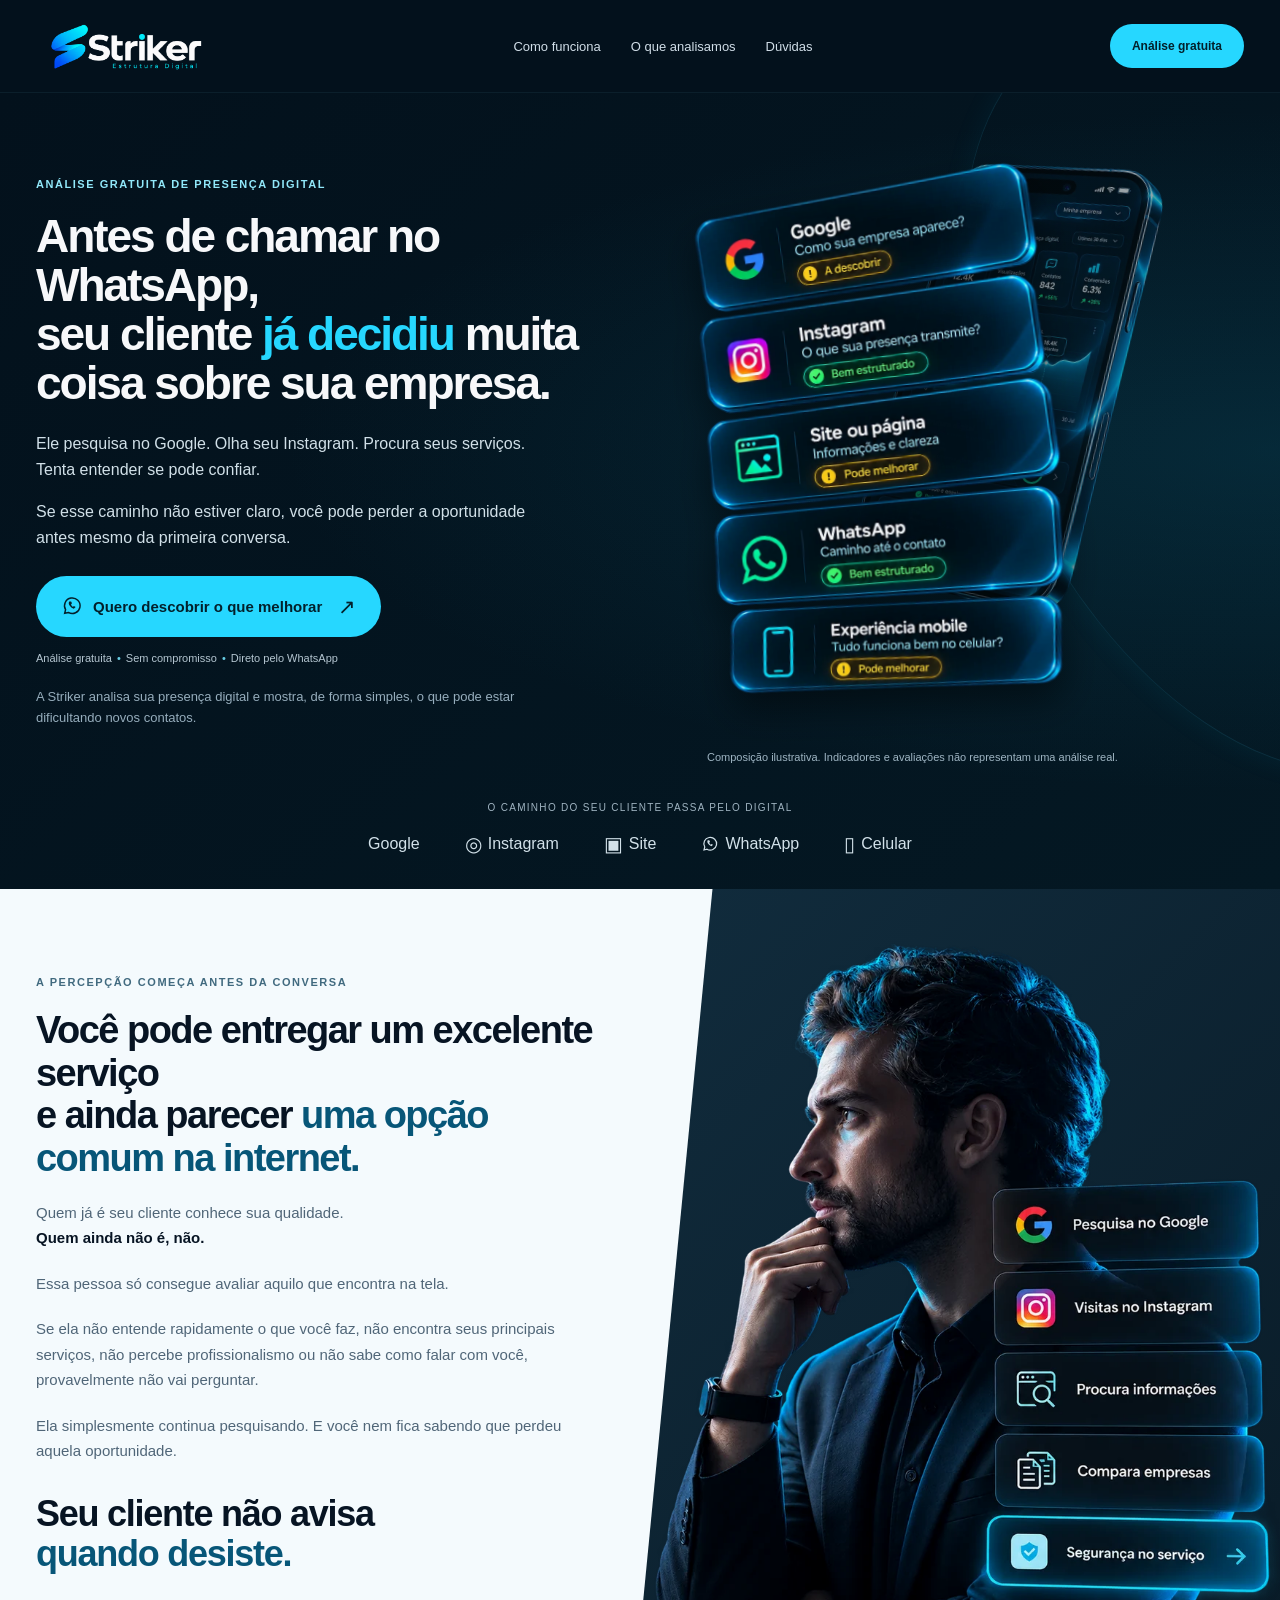
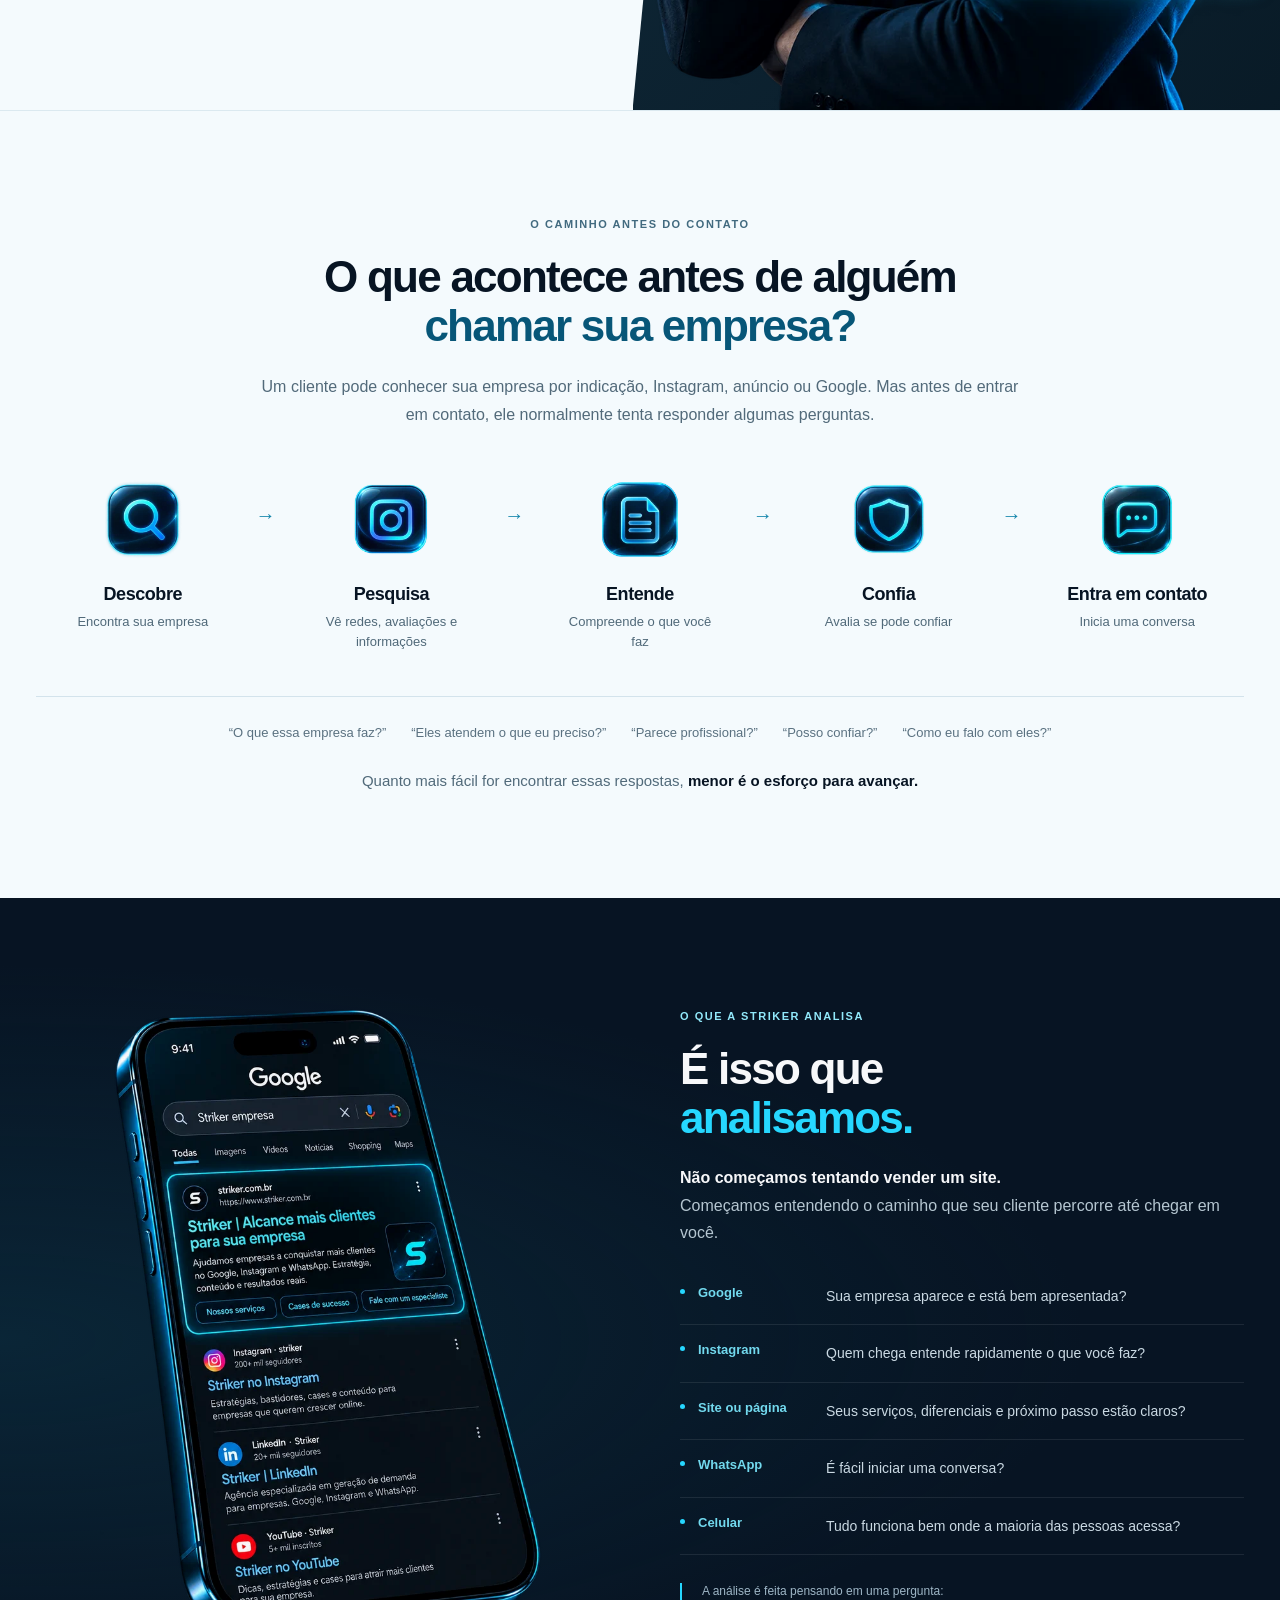
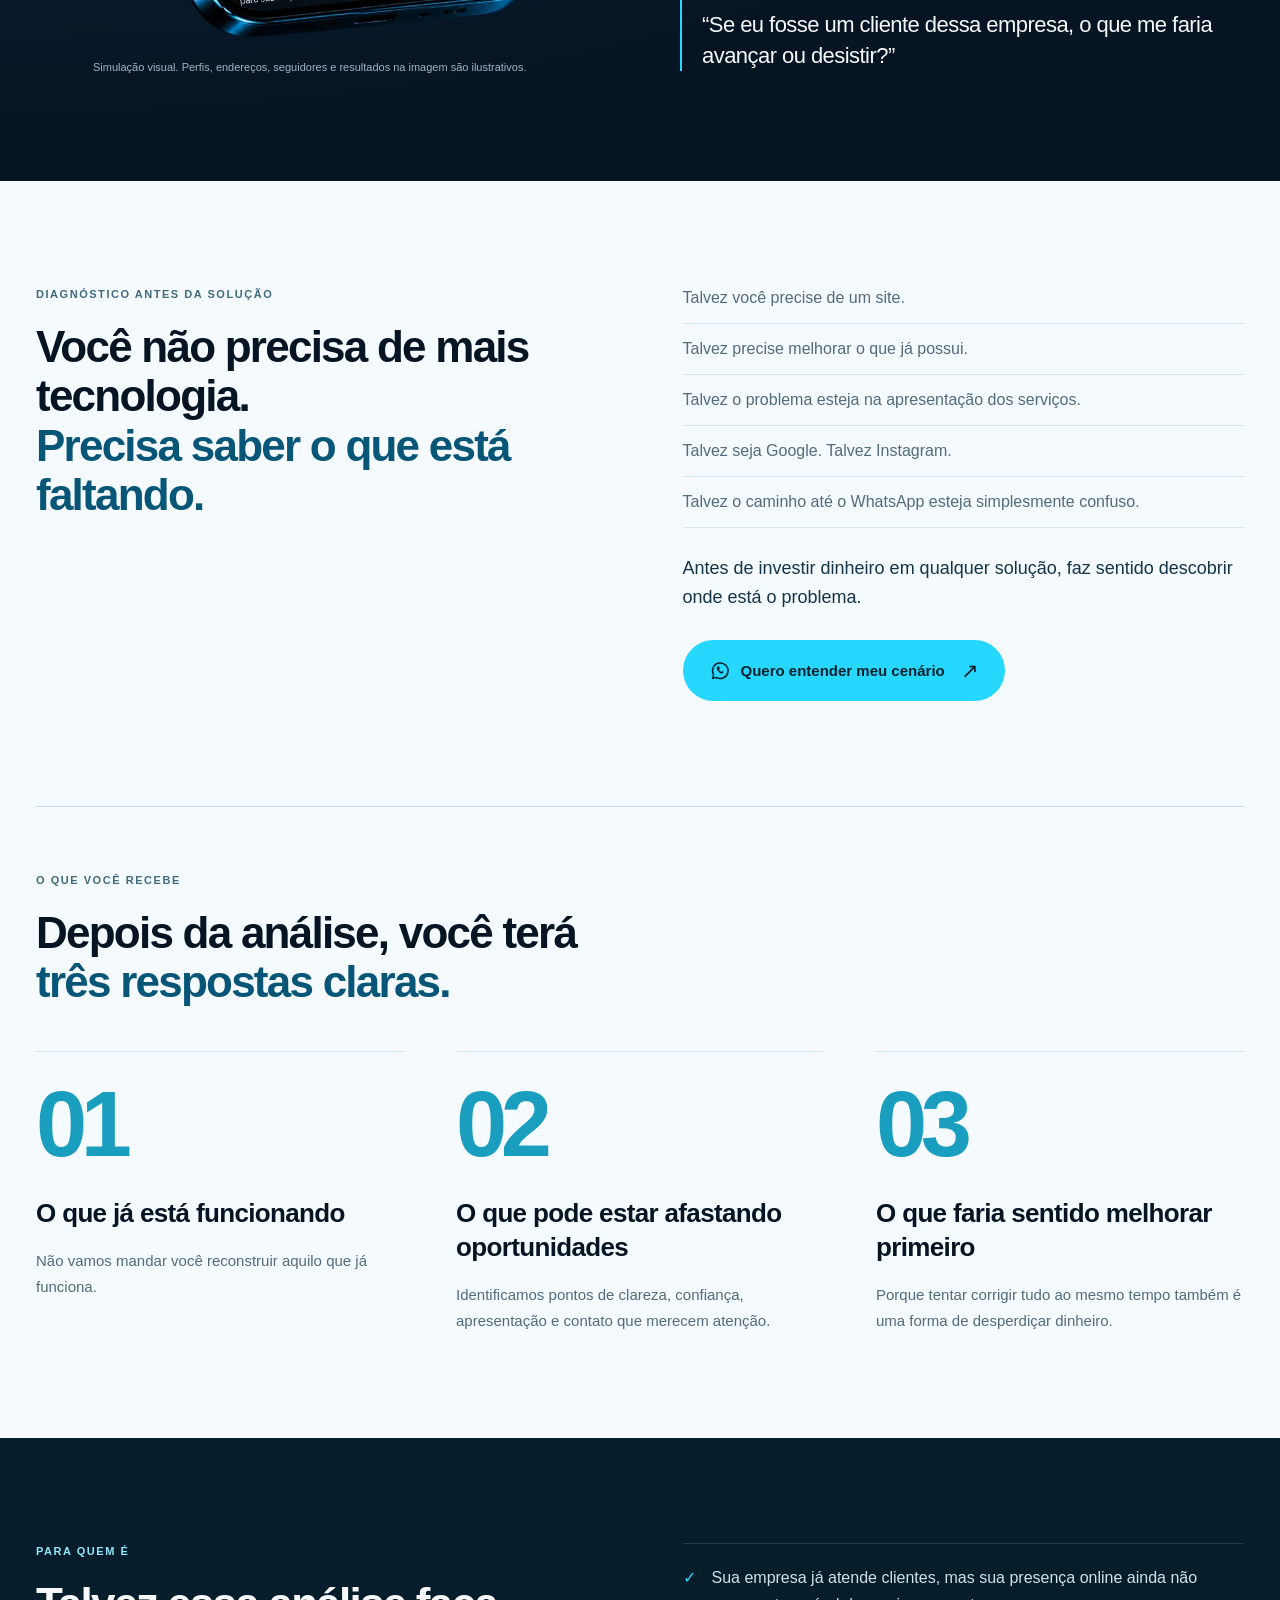
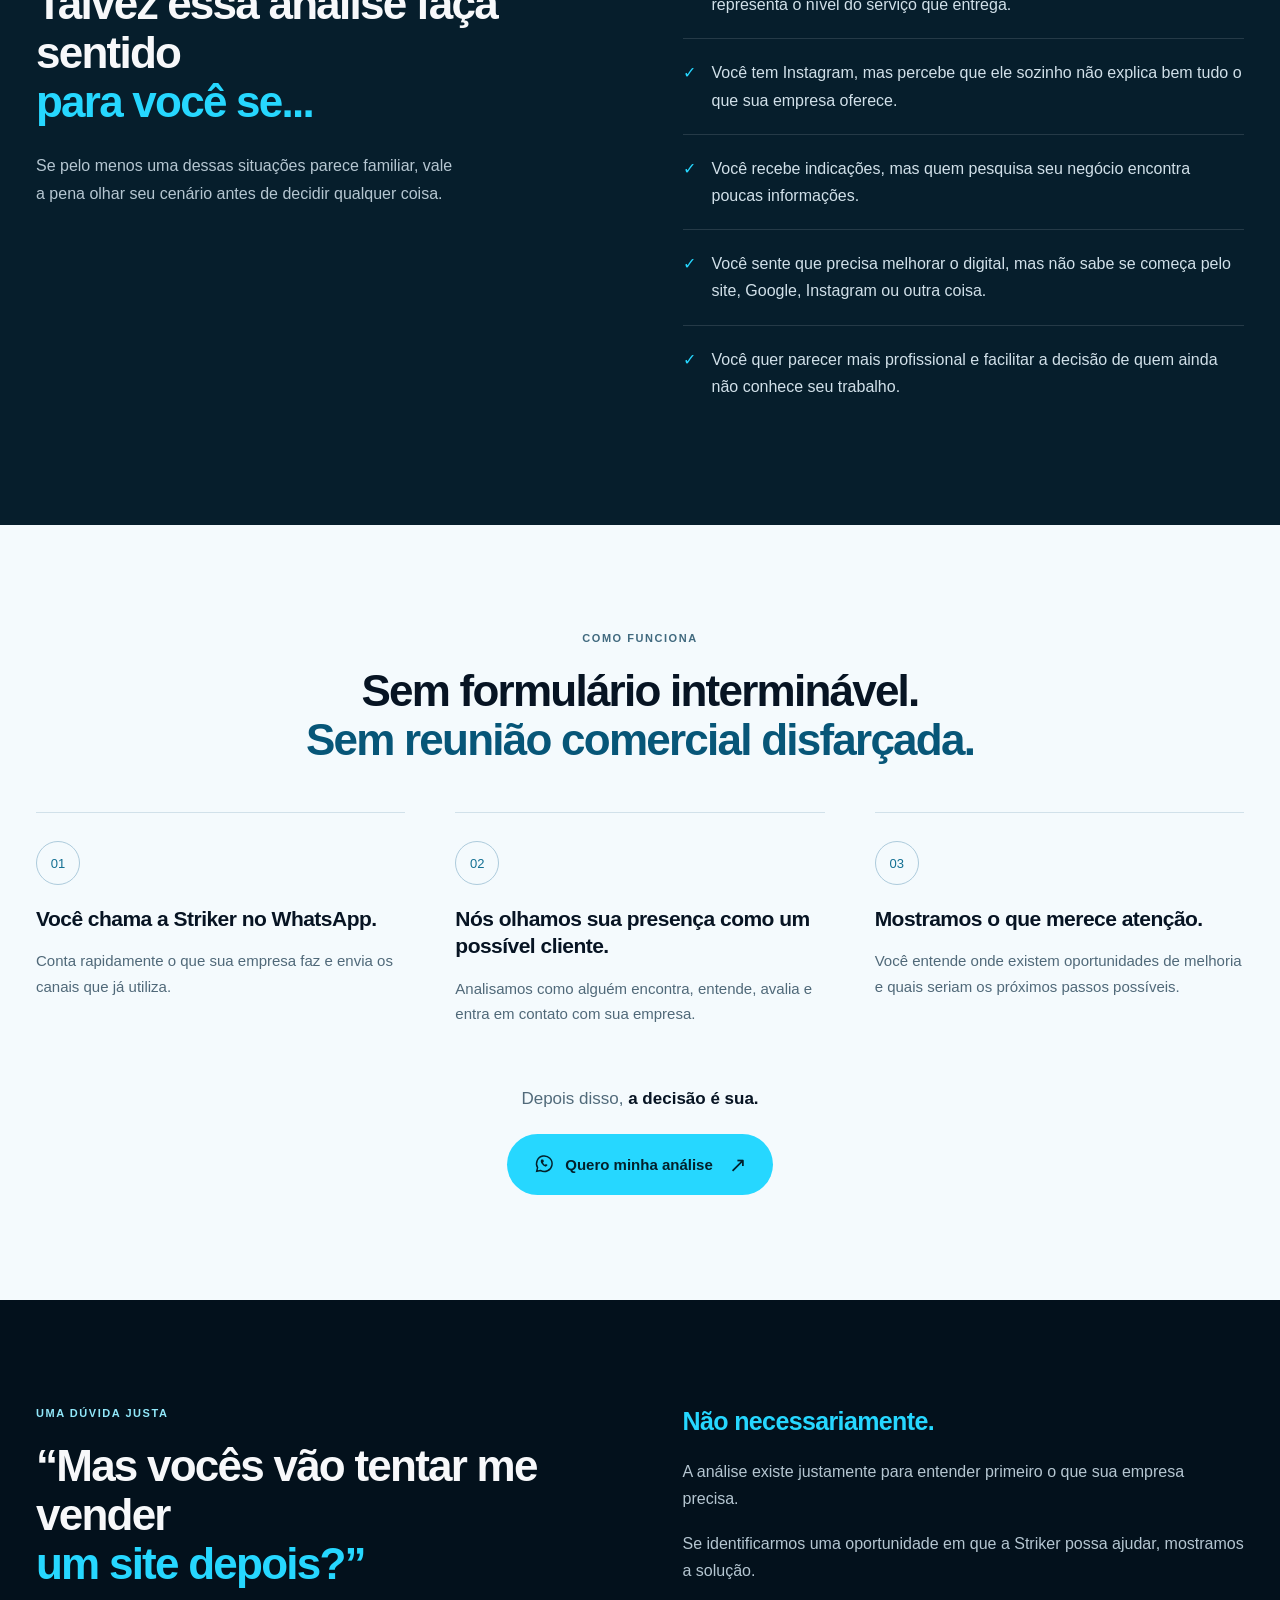
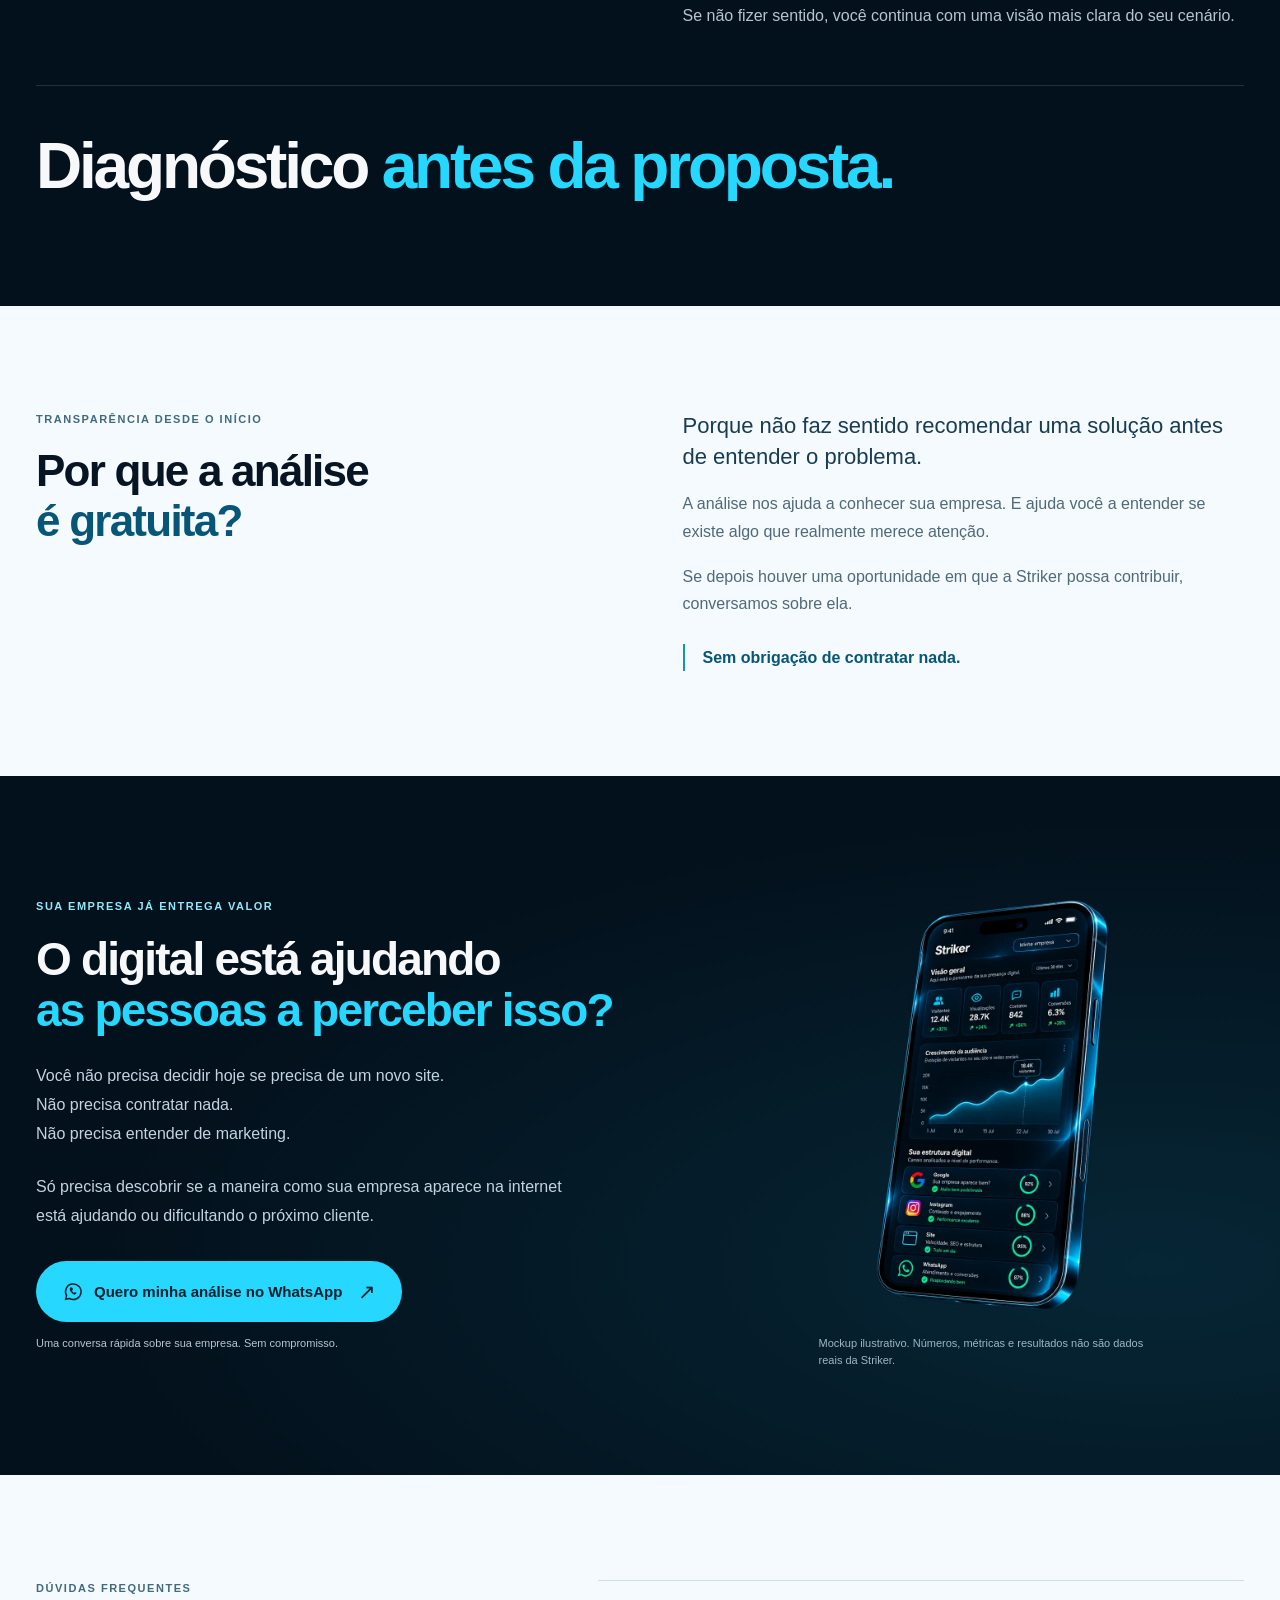
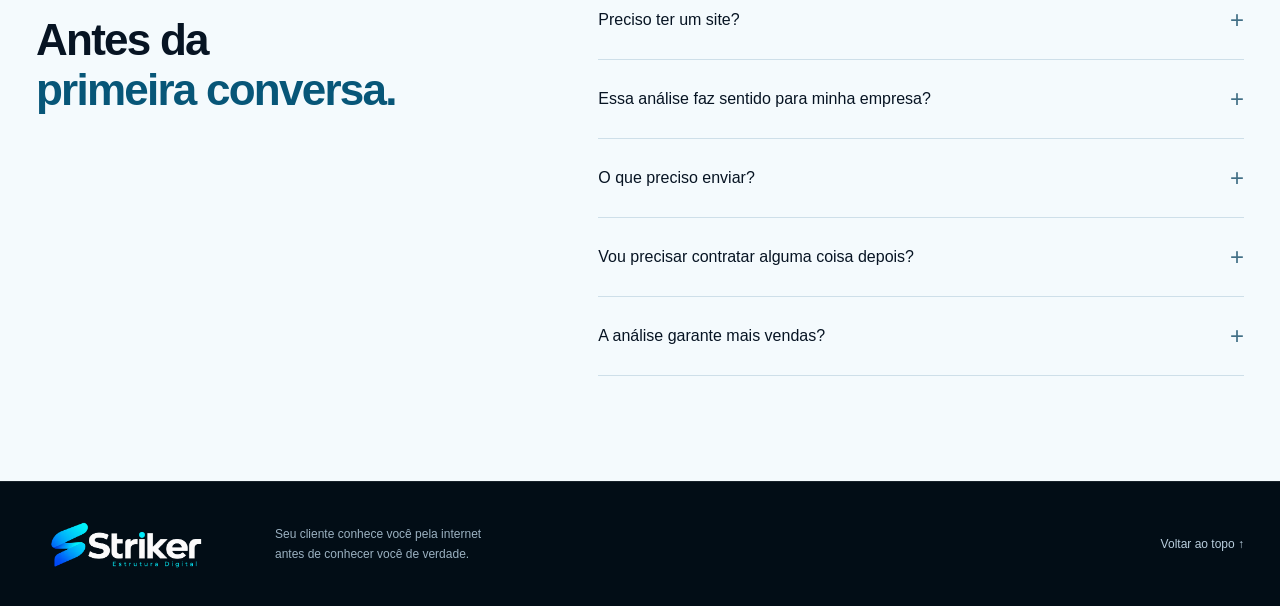
==== commit d35d6b33: "Aplica copy oficial e dez assets otimizados à landing /analise" ====
--- a/analise/index.html
+++ b/analise/index.html
@@ -3,85 +3,44 @@
 <head>
   <meta charset="utf-8">
   <meta name="viewport" content="width=device-width, initial-scale=1">
-  <meta name="theme-color" content="#03111c">
-  <title>Análise da presença digital da sua empresa | Striker</title>
-  <meta name="description" content="Sua empresa entrega valor. Sua presença digital mostra isso? Solicite uma análise da Striker e entenda o que melhorar no caminho até o próximo contato.">
+  <meta name="theme-color" content="#03111C">
+  <title>Análise de Presença Digital | Striker</title>
+  <meta name="description" content="Descubra como sua empresa está sendo percebida no digital e veja o que pode estar dificultando novos contatos.">
   <link rel="canonical" href="https://strikerpf.com.br/analise">
   <meta property="og:type" content="website">
   <meta property="og:locale" content="pt_BR">
-  <meta property="og:title" content="Transforme sua presença digital em um caminho mais claro até o cliente.">
-  <meta property="og:description" content="Solicite uma análise da Striker pelo WhatsApp. Entenda os pontos de atenção e por onde começar.">
+  <meta property="og:title" content="Análise gratuita de presença digital | Striker">
+  <meta property="og:description" content="Antes de chamar no WhatsApp, seu cliente já decidiu muita coisa sobre sua empresa. Descubra o que melhorar com uma análise gratuita.">
   <meta property="og:url" content="https://strikerpf.com.br/analise">
-  <link rel="icon" type="image/svg+xml" href="/assets/striker/final/striker-mark.svg">
+  <link rel="icon" href="/assets/striker/final/striker-mark.svg" type="image/svg+xml">
+  <link rel="preload" href="/assets/striker/analise/analysis-cards.webp" as="image">
   <link rel="stylesheet" href="/analise/analise.css">
   <script src="/analise/analise.js" defer></script>
 </head>
 <body>
-  <a class="skip" href="#conteudo">Pular para o conteúdo</a>
-  <header class="masthead"><div class="wrap nav-inner"><a class="brand" href="/" aria-label="Striker — site oficial">Striker<img src="/assets/striker/final/striker-mark.svg" width="26" height="26" alt=""></a><nav aria-label="Navegação da análise"><a href="#para-quem">Para quem é</a><a href="#analise">O que analisamos</a><a href="#duvidas">Dúvidas</a></nav><a class="nav-contact" href="#solicitar">Vamos conversar <span aria-hidden="true">↗</span></a></div></header>
-  <main id="conteudo">
-    <section class="hero" aria-labelledby="titulo">
-      <div class="hero-art" aria-hidden="true"></div>
-      <div class="wrap hero-grid">
-        <div class="hero-copy">
-          <p class="audience-tag">Para empresas que querem ser encontradas e valorizadas</p>
-          <h1 id="titulo">Seu negócio já<br>entrega valor.<br><em>É hora de mostrar<br>isso no digital.</em></h1>
-          <p class="lead"><strong>Solicite uma análise da sua presença digital</strong> e descubra o que pode estar dificultando o caminho entre conhecer sua empresa e falar com você.</p>
-          <a class="cta hero-mobile-cta" data-cta="hero" href="https://wa.me/5554999102656?text=Ol%C3%A1!%20Vim%20pela%20p%C3%A1gina%20de%20an%C3%A1lise%20da%20Striker%20e%20quero%20entender%20o%20que%20posso%20melhorar%20na%20presen%C3%A7a%20digital%20da%20minha%20empresa.">Quero analisar minha empresa<span aria-hidden="true">↗</span></a>
-          <ul class="benefits"><li>Mais clareza sobre como sua empresa é percebida</li><li>Um olhar sobre Google, Instagram, site e contato</li><li>Prioridades para saber por onde começar</li></ul>
-          <p class="hero-signature">Estratégia antes da solução. <span>Clareza antes do contato.</span></p>
-        </div>
-        <aside class="request-card" id="solicitar" aria-labelledby="request-title">
-          <span class="card-kicker"><span class="status-dot" aria-hidden="true"></span> Um olhar de fora para o seu negócio</span>
-          <h2 id="request-title">Descubra o que<br>pode ficar <em>melhor.</em></h2>
-          <p>O primeiro passo é uma conversa com a Striker.</p>
-          <ol class="request-steps"><li><span>01</span>Conte o que sua empresa faz.</li><li><span>02</span>Envie seu Instagram ou site, se tiver.</li><li><span>03</span>Vamos entender seu cenário.</li></ol>
-          <a class="cta " data-cta="request" href="https://wa.me/5554999102656?text=Ol%C3%A1!%20Vim%20pela%20p%C3%A1gina%20de%20an%C3%A1lise%20da%20Striker%20e%20quero%20entender%20o%20que%20posso%20melhorar%20na%20presen%C3%A7a%20digital%20da%20minha%20empresa.">Solicitar minha análise<span aria-hidden="true">↗</span></a>
-          <p class="cta-note">Você será direcionado ao nosso WhatsApp.<br>Não precisa ter um site para começar.</p>
-          <div class="card-bottom"><span aria-hidden="true">↗</span><p>A análise orienta o próximo passo.<br>A decisão de seguir é sua.</p></div>
-        </aside>
-      </div>
-    </section>
-    <section class="trust light rounded-section" aria-labelledby="trust-title">
-      <div class="wrap">
-        <div class="trust-grid">
-          <div class="trust-copy"><p class="eyebrow">O olhar da Striker</p><h2 id="trust-title">Seu cliente não deveria precisar <em>investigar sua empresa</em> para entender por que escolher você.</h2><p>Você conhece o valor do seu trabalho. Mas quem chega pelo Google ou Instagram ainda está formando essa opinião.</p><p>É esse caminho que a Striker ajuda a organizar: da primeira impressão à primeira conversa.</p><a class="cta " data-cta="positioning" href="https://wa.me/5554999102656?text=Ol%C3%A1!%20Vim%20pela%20p%C3%A1gina%20de%20an%C3%A1lise%20da%20Striker%20e%20quero%20entender%20o%20que%20posso%20melhorar%20na%20presen%C3%A7a%20digital%20da%20minha%20empresa.">Solicitar minha análise<span aria-hidden="true">↗</span></a></div>
-          <figure class="brand-portrait" data-asset-slot="team">
-            <div class="portrait-art" aria-hidden="true"><span class="portrait-orbit"></span><span class="portrait-word">S<span>↗</span></span></div>
-            <div class="asset-label" hidden data-preview-only>Imagem reservada · foto da Striker ou projeto</div>
-            <figcaption><strong>Striker</strong><span>Estrutura digital para negócios.</span></figcaption>
-          </figure>
-        </div>
-        <section class="social-proof" id="avaliacoes" aria-labelledby="reviews-title" hidden>
-          <div class="proof-heading"><div><p class="eyebrow">Experiências com a Striker</p><h2 id="reviews-title">A confiança também vem<br>de <em>quem já viveu a experiência.</em></h2></div><span class="draft-label" hidden data-preview-only>Prévia · aguardando relatos reais</span></div>
-          <div class="reviews-grid" id="reviews-grid"></div>
-          <div class="client-logos" id="client-logos" aria-label="Empresas clientes" hidden></div>
-        </section>
-      </div>
-    </section>
-    <section class="audience section" id="para-quem" aria-labelledby="audience-title">
-      <div class="wrap"><div class="section-heading"><p class="eyebrow">Para quem é essa análise</p><h2 id="audience-title">Seu negócio evoluiu.<br><em>Seu digital acompanhou?</em></h2><p>Se você já atende clientes e quer apresentar melhor sua empresa, este pode ser o seu próximo passo.</p></div>
-        <div class="audience-grid"><article><span class="big-word">Existe.</span><h3>Seu negócio é real.</h3><p>Você já entrega um bom serviço, mas sua apresentação não mostra tudo isso.</p></article><article><span class="big-word">Aparece.</span><h3>Você já está nas redes.</h3><p>O Instagram está ativo, mas os serviços e o próximo passo nem sempre ficam claros.</p></article><article><span class="big-word">Conecta?</span><h3>Os canais estão dispersos.</h3><p>O cliente precisa juntar informações para entender sua empresa e falar com você.</p></article><article><span class="big-word">Evolui.</span><h3>Você quer mais direção.</h3><p>Antes de investir em uma solução, quer entender o que merece atenção.</p></article></div>
-        <a class="cta " data-cta="audience" href="https://wa.me/5554999102656?text=Ol%C3%A1!%20Vim%20pela%20p%C3%A1gina%20de%20an%C3%A1lise%20da%20Striker%20e%20quero%20entender%20o%20que%20posso%20melhorar%20na%20presen%C3%A7a%20digital%20da%20minha%20empresa.">Quero entender meu cenário<span aria-hidden="true">↗</span></a>
-      </div>
-    </section>
-    <section class="services section" id="analise" aria-labelledby="services-title">
-      <div class="wrap"><div class="section-heading"><p class="eyebrow">O que a Striker analisa</p><h2 id="services-title">Uma presença digital conectada.<br><em>Do primeiro olhar ao contato.</em></h2><p>Não olhamos apenas para uma página. Observamos como cada canal ajuda seu cliente a dar o próximo passo.</p></div>
-        <div class="service-tabs" hidden aria-label="Canais analisados"><button type="button" id="tab-google" data-tab="google">Google</button><button type="button" id="tab-instagram" data-tab="instagram">Instagram</button><button type="button" id="tab-site" data-tab="site">Site ou página</button><button type="button" id="tab-whatsapp" data-tab="whatsapp">WhatsApp</button></div>
-        <div class="service-panels"><article class="service-panel" id="panel-google" data-panel="google"><div class="service-banner" data-asset-slot="google"><div><span class="eyebrow">Google / 01</span><h3>Ser<br><em>encontrada.</em></h3></div><div class="channel-visual" aria-hidden="true"><span class="visual-orbit"></span><span class="channel-glyph">G</span><span class="visual-chip">Descoberta<span>↗</span></span></div><span class="asset-label" data-preview-only hidden>Área para arte · Google</span></div><div class="service-description"><h3>Seu negócio aparece quando alguém procura?</h3><div><p>Olhamos para as informações públicas da empresa, a apresentação no Google e a conexão com seus outros canais.</p><ul class="check-list"><li>Informações do negócio</li><li>Apresentação na busca</li><li>Próximo passo claro</li></ul></div></div></article><article class="service-panel" id="panel-instagram" data-panel="instagram"><div class="service-banner" data-asset-slot="instagram"><div><span class="eyebrow">Instagram / 02</span><h3>Gerar<br><em>confiança.</em></h3></div><div class="channel-visual" aria-hidden="true"><span class="visual-orbit"></span><span class="channel-glyph">◎</span><span class="visual-chip">Confiança<span>↗</span></span></div><span class="asset-label" data-preview-only hidden>Área para arte · Instagram</span></div><div class="service-description"><h3>Seu perfil ajuda a entender o que você faz?</h3><div><p>Avaliamos se a apresentação, os serviços e o caminho do perfil até o contato ajudam quem acabou de conhecer sua empresa.</p><ul class="check-list"><li>Clareza da bio</li><li>Apresentação dos serviços</li><li>Caminho do link ao contato</li></ul></div></div></article><article class="service-panel" id="panel-site" data-panel="site"><div class="service-banner" data-asset-slot="site"><div><span class="eyebrow">Site ou página / 03</span><h3>Mostrar seu<br><em>valor.</em></h3></div><div class="channel-visual" aria-hidden="true"><span class="visual-orbit"></span><span class="channel-glyph">www</span><span class="visual-chip">Clareza<span>↗</span></span></div><span class="asset-label" data-preview-only hidden>Área para arte · Site ou página</span></div><div class="service-description"><h3>O cliente entende por que escolher você?</h3><div><p>Quando existe um site, observamos a organização das informações, a leitura no celular e os sinais de confiança. Se não existe, avaliamos essa necessidade.</p><ul class="check-list"><li>Serviços bem explicados</li><li>Experiência no celular</li><li>Argumentos de confiança</li></ul></div></div></article><article class="service-panel" id="panel-whatsapp" data-panel="whatsapp"><div class="service-banner" data-asset-slot="whatsapp"><div><span class="eyebrow">WhatsApp / 04</span><h3>Facilitar a<br><em>conversa.</em></h3></div><div class="channel-visual" aria-hidden="true"><span class="visual-orbit"></span><span class="channel-glyph">↗</span><span class="visual-chip">Contato<span>↗</span></span></div><span class="asset-label" data-preview-only hidden>Área para arte · WhatsApp</span></div><div class="service-description"><h3>É simples dar o próximo passo?</h3><div><p>Verificamos como a pessoa sai dos seus canais e chega ao atendimento: links, chamadas para ação e possíveis barreiras antes da primeira mensagem.</p><ul class="check-list"><li>Links de contato</li><li>Chamadas para ação</li><li>Continuidade da jornada</li></ul></div></div></article></div>
-        <a class="cta " data-cta="scope" href="https://wa.me/5554999102656?text=Ol%C3%A1!%20Vim%20pela%20p%C3%A1gina%20de%20an%C3%A1lise%20da%20Striker%20e%20quero%20entender%20o%20que%20posso%20melhorar%20na%20presen%C3%A7a%20digital%20da%20minha%20empresa.">Conversar sobre minha análise<span aria-hidden="true">↗</span></a>
-      </div>
-    </section>
-    <section class="method section" aria-labelledby="method-title"><div class="wrap method-grid"><div><p class="eyebrow">Uma análise. Um caminho mais claro.</p><h2 id="method-title">Antes de pensar em<br>um novo site,<br><em>entenda o que<br>seu negócio precisa.</em></h2><p class="method-copy">A melhor solução começa pelo contexto da sua empresa. A conversa ajuda a separar o que já funciona do que pode melhorar.</p><a class="cta " data-cta="method" href="https://wa.me/5554999102656?text=Ol%C3%A1!%20Vim%20pela%20p%C3%A1gina%20de%20an%C3%A1lise%20da%20Striker%20e%20quero%20entender%20o%20que%20posso%20melhorar%20na%20presen%C3%A7a%20digital%20da%20minha%20empresa.">Dar o primeiro passo<span aria-hidden="true">↗</span></a></div><ol class="method-steps"><li><span>01</span><div><h3>Você apresenta sua empresa.</h3><p>Compartilhe os canais que já usa e o que gostaria de melhorar.</p></div></li><li><span>02</span><div><h3>Olhamos pela perspectiva do cliente.</h3><p>Avaliamos clareza, confiança, experiência no celular e facilidade de contato.</p></div></li><li><span>03</span><div><h3>Conversamos sobre prioridades.</h3><p>Você entende os pontos de atenção e decide como seguir. Se uma solução fizer sentido, falamos sobre ela.</p></div></li></ol></div></section>
-    <section class="faq-section light section" id="duvidas" aria-labelledby="faq-title"><div class="wrap faq-grid"><div><p class="eyebrow">Dúvidas frequentes</p><h2 id="faq-title">Mais clareza.<br><em>Desde o começo.</em></h2></div><div class="faq">
-      <details><summary>Preciso ter um site para solicitar a análise?<span aria-hidden="true">+</span></summary><p>Não. Podemos começar pelos canais que sua empresa já usa, como Instagram e Google, e avaliar se falta um espaço mais claro para apresentar seus serviços.</p></details>
-      <details><summary>Essa análise faz sentido para minha empresa?<span aria-hidden="true">+</span></summary><p>Ela é voltada a negócios que já atendem clientes e querem melhorar sua apresentação digital. Na conversa, entendemos seu segmento, seus canais e seu momento.</p></details>
-      <details><summary>O que preciso enviar?<span aria-hidden="true">+</span></summary><p>O nome da empresa, o que ela faz e os links dos seus canais, se tiver. Não é necessário compartilhar senhas ou acessos para essa conversa inicial.</p></details>
-      <details><summary>Vou precisar contratar um site?<span aria-hidden="true">+</span></summary><p>Solicitar a análise não significa contratar um site. Primeiro entendemos o cenário. Se uma solução fizer sentido, conversamos sobre ela e você decide como seguir.</p></details>
-      <details><summary>A análise garante mais vendas?<span aria-hidden="true">+</span></summary><p>Não. O objetivo é identificar oportunidades e barreiras na sua presença digital. Resultados comerciais também dependem da oferta, do público, do atendimento e da execução das melhorias.</p></details>
-    </div></div></section>
-    <section class="final-section section" aria-labelledby="final-title"><div class="wrap final-inner"><p class="eyebrow">Sua empresa já entrega valor</p><h2 id="final-title">Vamos fazer o digital<br><em>mostrar isso também?</em></h2><p>Comece entendendo o que sua presença digital comunica hoje.</p><a class="cta " data-cta="final" href="https://wa.me/5554999102656?text=Ol%C3%A1!%20Vim%20pela%20p%C3%A1gina%20de%20an%C3%A1lise%20da%20Striker%20e%20quero%20entender%20o%20que%20posso%20melhorar%20na%20presen%C3%A7a%20digital%20da%20minha%20empresa.">Solicitar minha análise<span aria-hidden="true">↗</span></a><p class="cta-note">Uma conversa sobre sua empresa. Direto no WhatsApp.</p></div></section>
-  </main>
-  <footer class="footer"><div class="wrap footer-inner"><a class="brand" href="/" aria-label="Striker — site oficial">Striker<img src="/assets/striker/final/striker-mark.svg" width="26" height="26" alt=""></a><p>Presença digital à altura do seu negócio.</p><a href="#conteudo" class="back-top">Voltar ao topo ↑</a></div></footer>
+<a class="skip" href="#conteudo">Pular para o conteúdo</a>
+<header class="header"><div class="wrap header-inner"><a class="brand" href="/" aria-label="Striker — site oficial"><img src="/assets/striker/analise/logo.webp" width="620" height="207" alt="Striker — Estrutura Digital"></a><nav aria-label="Navegação da análise"><a href="#como-funciona">Como funciona</a><a href="#o-que-analisamos">O que analisamos</a><a href="#duvidas">Dúvidas</a></nav><a class="cta cta-small" href="#contato" data-event="analise_whatsapp_click" data-placement="header"><svg viewBox="0 0 24 24" aria-hidden="true" fill="none"><path d="m4 20 1-4a8.5 8.5 0 1 1 3 3l-4 1Z" stroke="currentColor" stroke-width="1.6"/><path d="M9 7c-2 3 2 7 5 8l2-2-2-1-1 1c-1-1-2-2-2-3l1-1-1-2H9Z" fill="currentColor"/></svg><span>Análise gratuita</span><span class="cta-arrow" aria-hidden="true">↗</span></a></div></header>
+<main id="conteudo">
+<section class="hero" aria-labelledby="hero-title">
+  <div class="hero-light" aria-hidden="true"></div>
+  <div class="wrap hero-grid">
+    <div class="hero-copy"><p class="eyebrow">Análise gratuita de presença digital</p><h1 id="hero-title">Antes de chamar no WhatsApp,<br>seu cliente <em>já decidiu</em> muita coisa sobre sua empresa.</h1><p class="hero-lead">Ele pesquisa no Google. Olha seu Instagram. Procura seus serviços. Tenta entender se pode confiar.</p><p>Se esse caminho não estiver claro, você pode perder a oportunidade antes mesmo da primeira conversa.</p><a class="cta " href="#contato" data-event="analise_whatsapp_click" data-placement="hero"><svg viewBox="0 0 24 24" aria-hidden="true" fill="none"><path d="m4 20 1-4a8.5 8.5 0 1 1 3 3l-4 1Z" stroke="currentColor" stroke-width="1.6"/><path d="M9 7c-2 3 2 7 5 8l2-2-2-1-1 1c-1-1-2-2-2-3l1-1-1-2H9Z" fill="currentColor"/></svg><span>Quero descobrir o que melhorar</span><span class="cta-arrow" aria-hidden="true">↗</span></a><p class="microcopy">Análise gratuita <span>•</span> Sem compromisso <span>•</span> Direto pelo WhatsApp</p><p class="hero-purpose">A Striker analisa sua presença digital e mostra, de forma simples, o que pode estar dificultando novos contatos.</p></div>
+    <figure class="hero-visual"><div class="hero-stage"><img class="hero-phone" src="/assets/striker/analise/dashboard.webp" width="850" height="1062" alt="" fetchpriority="high" decoding="async"><img class="hero-cards" src="/assets/striker/analise/analysis-cards.webp" width="900" height="1125" alt="Exemplo dos canais observados: Google, Instagram, site, WhatsApp e experiência mobile." fetchpriority="high" decoding="async"></div><figcaption>Composição ilustrativa. Indicadores e avaliações não representam uma análise real.</figcaption></figure>
+  </div>
+  <div class="wrap channel-strip"><p>O caminho do seu cliente passa pelo digital</p><ul aria-label="Canais da presença digital"><li>Google</li><li><span aria-hidden="true">◎</span> Instagram</li><li><span aria-hidden="true">▣</span> Site</li><li><svg viewBox="0 0 24 24" aria-hidden="true" fill="none"><path d="m4 20 1-4a8.5 8.5 0 1 1 3 3l-4 1Z" stroke="currentColor" stroke-width="1.6"/><path d="M9 7c-2 3 2 7 5 8l2-2-2-1-1 1c-1-1-2-2-2-3l1-1-1-2H9Z" fill="currentColor"/></svg> WhatsApp</li><li><span aria-hidden="true">▯</span> Celular</li></ul></div>
+</section>
+<section class="pain light" aria-labelledby="pain-title"><div class="wrap pain-grid"><div class="pain-copy"><p class="eyebrow">A percepção começa antes da conversa</p><h2 id="pain-title">Você pode entregar um excelente serviço<br>e ainda parecer <em>uma opção comum na internet.</em></h2><p>Quem já é seu cliente conhece sua qualidade.<br><strong>Quem ainda não é, não.</strong></p><p>Essa pessoa só consegue avaliar aquilo que encontra na tela.</p><p>Se ela não entende rapidamente o que você faz, não encontra seus principais serviços, não percebe profissionalismo ou não sabe como falar com você, provavelmente não vai perguntar.</p><p>Ela simplesmente continua pesquisando. E você nem fica sabendo que perdeu aquela oportunidade.</p><p class="impact">Seu cliente não avisa<br><em>quando desiste.</em></p></div><div class="pain-visual"><img class="" src="/assets/striker/analise/client-research.webp" width="900" height="1125" alt="Representação de um cliente pesquisando, comparando informações e buscando segurança antes de escolher uma empresa." loading="lazy" decoding="async"></div></div></section>
+<section class="journey light section" aria-labelledby="journey-title"><div class="wrap"><div class="center-heading"><p class="eyebrow">O caminho antes do contato</p><h2 id="journey-title">O que acontece antes de alguém<br><em>chamar sua empresa?</em></h2><p>Um cliente pode conhecer sua empresa por indicação, Instagram, anúncio ou Google. Mas antes de entrar em contato, ele normalmente tenta responder algumas perguntas.</p></div><ol class="journey-flow"><li><img class="journey-icon" src="/assets/striker/analise/discover.webp" width="160" height="160" alt="" loading="lazy" decoding="async"><div><h3>Descobre</h3><p>Encontra sua empresa</p></div><span class="flow-arrow" aria-hidden="true">→</span></li><li><img class="journey-icon" src="/assets/striker/analise/research.webp" width="160" height="160" alt="" loading="lazy" decoding="async"><div><h3>Pesquisa</h3><p>Vê redes, avaliações e informações</p></div><span class="flow-arrow" aria-hidden="true">→</span></li><li><img class="journey-icon" src="/assets/striker/analise/understand.webp" width="160" height="160" alt="" loading="lazy" decoding="async"><div><h3>Entende</h3><p>Compreende o que você faz</p></div><span class="flow-arrow" aria-hidden="true">→</span></li><li><img class="journey-icon" src="/assets/striker/analise/trust.webp" width="160" height="160" alt="" loading="lazy" decoding="async"><div><h3>Confia</h3><p>Avalia se pode confiar</p></div><span class="flow-arrow" aria-hidden="true">→</span></li><li><img class="journey-icon" src="/assets/striker/analise/contact.webp" width="160" height="160" alt="" loading="lazy" decoding="async"><div><h3>Entra em contato</h3><p>Inicia uma conversa</p></div><span class="flow-arrow" aria-hidden="true">→</span></li></ol><div class="customer-questions"><span>“O que essa empresa faz?”</span><span>“Eles atendem o que eu preciso?”</span><span>“Parece profissional?”</span><span>“Posso confiar?”</span><span>“Como eu falo com eles?”</span></div><p class="journey-end">Quanto mais fácil for encontrar essas respostas, <strong>menor é o esforço para avançar.</strong></p></div></section>
+<section class="audit section" id="o-que-analisamos" aria-labelledby="audit-title"><div class="wrap audit-grid"><figure class="audit-visual"><img class="" src="/assets/striker/analise/google-phone.webp" width="800" height="1000" alt="Simulação de uma pesquisa no Google em um celular." loading="lazy" decoding="async"><figcaption>Simulação visual. Perfis, endereços, seguidores e resultados na imagem são ilustrativos.</figcaption></figure><div class="audit-copy"><p class="eyebrow">O que a Striker analisa</p><h2 id="audit-title">É isso que<br><em>analisamos.</em></h2><p><strong>Não começamos tentando vender um site.</strong><br>Começamos entendendo o caminho que seu cliente percorre até chegar em você.</p><dl class="audit-list"><div><dt>Google</dt><dd>Sua empresa aparece e está bem apresentada?</dd></div><div><dt>Instagram</dt><dd>Quem chega entende rapidamente o que você faz?</dd></div><div><dt>Site ou página</dt><dd>Seus serviços, diferenciais e próximo passo estão claros?</dd></div><div><dt>WhatsApp</dt><dd>É fácil iniciar uma conversa?</dd></div><div><dt>Celular</dt><dd>Tudo funciona bem onde a maioria das pessoas acessa?</dd></div></dl><blockquote><span>A análise é feita pensando em uma pergunta:</span>“Se eu fosse um cliente dessa empresa, o que me faria avançar ou desistir?”</blockquote></div></div></section>
+<section class="diagnosis light section" aria-labelledby="diagnosis-title"><div class="wrap diagnosis-grid"><div><p class="eyebrow">Diagnóstico antes da solução</p><h2 id="diagnosis-title">Você não precisa de mais tecnologia.<br><em>Precisa saber o que está faltando.</em></h2></div><div class="diagnosis-copy"><ul><li>Talvez você precise de um site.</li><li>Talvez precise melhorar o que já possui.</li><li>Talvez o problema esteja na apresentação dos serviços.</li><li>Talvez seja Google. Talvez Instagram.</li><li>Talvez o caminho até o WhatsApp esteja simplesmente confuso.</li></ul><p>Antes de investir dinheiro em qualquer solução, faz sentido descobrir onde está o problema.</p><a class="cta " href="#contato" data-event="analise_whatsapp_click" data-placement="diagnosis"><svg viewBox="0 0 24 24" aria-hidden="true" fill="none"><path d="m4 20 1-4a8.5 8.5 0 1 1 3 3l-4 1Z" stroke="currentColor" stroke-width="1.6"/><path d="M9 7c-2 3 2 7 5 8l2-2-2-1-1 1c-1-1-2-2-2-3l1-1-1-2H9Z" fill="currentColor"/></svg><span>Quero entender meu cenário</span><span class="cta-arrow" aria-hidden="true">↗</span></a></div></div></section>
+<section class="answers light section" aria-labelledby="answers-title"><div class="wrap"><p class="eyebrow">O que você recebe</p><h2 id="answers-title">Depois da análise, você terá<br><em>três respostas claras.</em></h2><ol class="answer-grid"><li><span class="answer-number">01</span><h3>O que já está funcionando</h3><p>Não vamos mandar você reconstruir aquilo que já funciona.</p></li><li><span class="answer-number">02</span><h3>O que pode estar afastando oportunidades</h3><p>Identificamos pontos de clareza, confiança, apresentação e contato que merecem atenção.</p></li><li><span class="answer-number">03</span><h3>O que faria sentido melhorar primeiro</h3><p>Porque tentar corrigir tudo ao mesmo tempo também é uma forma de desperdiçar dinheiro.</p></li></ol></div></section>
+<section class="audience section" aria-labelledby="audience-title"><div class="wrap audience-grid"><div><p class="eyebrow">Para quem é</p><h2 id="audience-title">Talvez essa análise faça sentido<br><em>para você se...</em></h2><p class="audience-end">Se pelo menos uma dessas situações parece familiar, vale a pena olhar seu cenário antes de decidir qualquer coisa.</p></div><ul class="check-list"><li>Sua empresa já atende clientes, mas sua presença online ainda não representa o nível do serviço que entrega.</li><li>Você tem Instagram, mas percebe que ele sozinho não explica bem tudo o que sua empresa oferece.</li><li>Você recebe indicações, mas quem pesquisa seu negócio encontra poucas informações.</li><li>Você sente que precisa melhorar o digital, mas não sabe se começa pelo site, Google, Instagram ou outra coisa.</li><li>Você quer parecer mais profissional e facilitar a decisão de quem ainda não conhece seu trabalho.</li></ul></div></section>
+<section class="process section light" id="como-funciona" aria-labelledby="process-title"><div class="wrap"><div class="center-heading"><p class="eyebrow">Como funciona</p><h2 id="process-title">Sem formulário interminável.<br><em>Sem reunião comercial disfarçada.</em></h2></div><ol class="process-grid"><li><span>01</span><h3>Você chama a Striker no WhatsApp.</h3><p>Conta rapidamente o que sua empresa faz e envia os canais que já utiliza.</p></li><li><span>02</span><h3>Nós olhamos sua presença como um possível cliente.</h3><p>Analisamos como alguém encontra, entende, avalia e entra em contato com sua empresa.</p></li><li><span>03</span><h3>Mostramos o que merece atenção.</h3><p>Você entende onde existem oportunidades de melhoria e quais seriam os próximos passos possíveis.</p></li></ol><div class="process-action"><p>Depois disso, <strong>a decisão é sua.</strong></p><a class="cta " href="#contato" data-event="analise_whatsapp_click" data-placement="process"><svg viewBox="0 0 24 24" aria-hidden="true" fill="none"><path d="m4 20 1-4a8.5 8.5 0 1 1 3 3l-4 1Z" stroke="currentColor" stroke-width="1.6"/><path d="M9 7c-2 3 2 7 5 8l2-2-2-1-1 1c-1-1-2-2-2-3l1-1-1-2H9Z" fill="currentColor"/></svg><span>Quero minha análise</span><span class="cta-arrow" aria-hidden="true">↗</span></a></div></div></section>
+<section class="objection section" aria-labelledby="objection-title"><div class="wrap objection-grid"><div><p class="eyebrow">Uma dúvida justa</p><h2 id="objection-title">“Mas vocês vão tentar me vender<br><em>um site depois?”</em></h2></div><div><h3>Não necessariamente.</h3><p>A análise existe justamente para entender primeiro o que sua empresa precisa.</p><p>Se identificarmos uma oportunidade em que a Striker possa ajudar, mostramos a solução.</p><p>Se não fizer sentido, você continua com uma visão mais clara do seu cenário.</p></div><p class="manifesto">Diagnóstico <em>antes da proposta.</em></p></div></section>
+<section class="free section light" aria-labelledby="free-title"><div class="wrap free-grid"><div><p class="eyebrow">Transparência desde o início</p><h2 id="free-title">Por que a análise<br><em>é gratuita?</em></h2></div><div><p class="free-lead">Porque não faz sentido recomendar uma solução antes de entender o problema.</p><p>A análise nos ajuda a conhecer sua empresa. E ajuda você a entender se existe algo que realmente merece atenção.</p><p>Se depois houver uma oportunidade em que a Striker possa contribuir, conversamos sobre ela.</p><p class="free-emphasis">Sem obrigação de contratar nada.</p></div></div></section>
+<section class="final-section section" id="contato" aria-labelledby="final-title"><div class="wrap final-grid"><div><p class="eyebrow">Sua empresa já entrega valor</p><h2 id="final-title">O digital está ajudando<br><em>as pessoas a perceber isso?</em></h2><p>Você não precisa decidir hoje se precisa de um novo site.<br>Não precisa contratar nada.<br>Não precisa entender de marketing.</p><p>Só precisa descobrir se a maneira como sua empresa aparece na internet está ajudando ou dificultando o próximo cliente.</p><a id="whatsapp-destination" class="cta" href="https://wa.me/5554999102656?text=Ol%C3%A1%2C%20vim%20pela%20an%C3%A1lise%20da%20Striker%20e%20gostaria%20de%20entender%20o%20que%20posso%20melhorar%20na%20presen%C3%A7a%20digital%20da%20minha%20empresa." data-event="analise_whatsapp_click" data-placement="final"><svg viewBox="0 0 24 24" aria-hidden="true" fill="none"><path d="m4 20 1-4a8.5 8.5 0 1 1 3 3l-4 1Z" stroke="currentColor" stroke-width="1.6"/><path d="M9 7c-2 3 2 7 5 8l2-2-2-1-1 1c-1-1-2-2-2-3l1-1-1-2H9Z" fill="currentColor"/></svg><span>Quero minha análise no WhatsApp</span><span class="cta-arrow" aria-hidden="true">↗</span></a><p class="microcopy">Uma conversa rápida sobre sua empresa. Sem compromisso.</p></div><figure class="final-visual"><img class="" src="/assets/striker/analise/dashboard.webp" width="850" height="1062" alt="Representação ilustrativa de uma visão geral da presença digital." loading="lazy" decoding="async"><figcaption>Mockup ilustrativo. Números, métricas e resultados não são dados reais da Striker.</figcaption></figure></div></section>
+<section class="faq-section section light" id="duvidas" aria-labelledby="faq-title"><div class="wrap faq-grid"><div><p class="eyebrow">Dúvidas frequentes</p><h2 id="faq-title">Antes da<br><em>primeira conversa.</em></h2></div><div class="faq"><details><summary>Preciso ter um site?<span aria-hidden="true">+</span></summary><p>Não. Podemos começar pelo Google, Instagram e outros canais que sua empresa já utiliza. Ter um site não é requisito para a análise.</p></details><details><summary>Essa análise faz sentido para minha empresa?<span aria-hidden="true">+</span></summary><p>Ela é voltada a empresas que já atendem clientes e querem entender como melhorar sua apresentação e o caminho até o contato. Na conversa, entendemos seu cenário.</p></details><details><summary>O que preciso enviar?<span aria-hidden="true">+</span></summary><p>O nome da empresa, o que ela faz e os links dos canais que já utiliza, se tiver. Não envie senhas ou acessos.</p></details><details><summary>Vou precisar contratar alguma coisa depois?<span aria-hidden="true">+</span></summary><p>Não. A análise é gratuita e sem compromisso. Se houver uma solução em que a Striker possa ajudar, mostramos a possibilidade. A decisão é sua.</p></details><details><summary>A análise garante mais vendas?<span aria-hidden="true">+</span></summary><p>Nenhuma análise séria pode garantir vendas. A análise identifica pontos que podem melhorar clareza, confiança, experiência e facilidade de contato.</p></details></div></div></section>
+</main>
+<footer class="footer"><div class="wrap footer-inner"><a class="brand" href="/" aria-label="Striker — site oficial"><img src="/assets/striker/analise/logo.webp" width="620" height="207" alt="Striker — Estrutura Digital"></a><p>Seu cliente conhece você pela internet<br>antes de conhecer você de verdade.</p><a href="#conteudo">Voltar ao topo ↑</a></div></footer>
 </body>
-</html>
+</html>
--- a/analise/analise.css
+++ b/analise/analise.css
@@ -1,5 +1,239 @@
-:root{font-family:Arial,Helvetica,sans-serif;color:#f7f8fa;background:#03111c;font-synthesis:none;--cyan:#26d7ff;--muted:#adbdc7;--ink:#071423}
-*{box-sizing:border-box}body{margin:0}a{color:inherit;text-decoration:none}img{display:block;max-width:100%}h1,h2,h3,p{margin:0}a,summary{-webkit-tap-highlight-color:transparent}a:focus-visible,summary:focus-visible{outline:3px solid #14a9cb;outline-offset:6px}.wrap{width:min(1200px,calc(100% - 40px));margin-inline:auto}.skip{position:absolute;top:10px;left:20px;transform:translateY(-150%);z-index:2;background:var(--cyan);color:var(--ink);padding:15px}.skip:focus{transform:none}.masthead{min-height:92px;display:flex;align-items:center;justify-content:space-between;border-bottom:1px solid #ffffff20;gap:20px}.brand{display:inline-flex;align-items:flex-start;font-size:32px;line-height:1;font-weight:700;letter-spacing:-2px}.brand img{margin:-6px 0 0 4px}.masthead-note{max-width:130px;font-size:12px;line-height:1.5;color:var(--muted);text-align:right}.hero{padding-top:44px}.eyebrow{font-size:11px;line-height:1.6;letter-spacing:.12em;text-transform:uppercase;font-weight:700}.hero .eyebrow{color:var(--cyan);display:flex;align-items:center;gap:9px}.dot{width:6px;height:6px;display:inline-block;background:var(--cyan);border-radius:50%}h1{font-size:clamp(38px,9.3vw,64px);line-height:1.055;letter-spacing:-.055em;font-weight:500;margin-top:24px}h1>span{color:var(--muted)}.lead{max-width:490px;font-size:17px;line-height:1.6;color:#c1ced6;margin-top:25px}.cta{background:var(--cyan);color:var(--ink);min-height:60px;padding:18px 22px;display:inline-flex;align-items:center;justify-content:space-between;gap:28px;font-size:16px;font-weight:700;border-radius:3px;margin-top:28px;width:100%;transition:background .18s}.cta:hover{background:#84e9ff}.cta>span{font-size:25px;font-weight:400;line-height:1}.cta-note{font-size:12px;line-height:1.6;color:var(--muted);margin-top:12px;max-width:360px}.journey{margin-top:48px;border:1px solid #ffffff26;padding:25px 23px;background:#071824}.journey-top{display:flex;justify-content:space-between;align-items:center;gap:10px;color:#afc3ce;font-size:11px;letter-spacing:.08em;text-transform:uppercase}.journey-top>span:last-child{color:var(--cyan);font-size:24px}.journey-title{font-size:29px;line-height:1.2;letter-spacing:-.035em;margin-top:24px}.journey ol{list-style:none;margin:30px 0 22px;padding:0}.journey li{display:flex;gap:16px;position:relative;padding-bottom:28px;align-items:center}.journey li:last-child{padding-bottom:0}.journey li:not(:last-child)::after{content:"";position:absolute;left:16px;top:35px;bottom:0;width:1px;background:#244454}.node{position:relative;z-index:1;display:grid;place-items:center;width:33px;height:33px;flex-shrink:0;border:1px solid #345365;border-radius:50%;font-size:10px;color:#a8bdc9;background:#071824}.journey li:last-child .node{background:var(--cyan);color:var(--ink);border-color:var(--cyan)}.channel{display:block;color:#a8bdc9;text-transform:uppercase;font-size:10px;letter-spacing:.09em;margin-bottom:7px}.journey strong{font-size:15px;line-height:1.4;font-weight:400}.journey-foot{border-top:1px solid #ffffff20;padding-top:18px;color:#a8bdc9;font-size:12px;line-height:1.6}.hero-bottom{display:flex;justify-content:space-between;gap:24px;border-top:1px solid #ffffff20;margin-top:40px;padding:22px 0;color:#a8bdc9;font-size:11px;line-height:1.6}.hero-bottom>span{max-width:160px}.hero-bottom a{display:flex;align-items:center;gap:12px;min-height:44px;color:#f7f8fa}.light{color:var(--ink);background:#f7f8fa}.scope,.process,.closing{padding-block:60px}.section-meta{display:flex;justify-content:space-between;gap:20px;font-size:10px;text-transform:uppercase;letter-spacing:.12em;line-height:1.6;padding-bottom:25px;border-bottom:1px solid #17354b30;margin-bottom:32px}.section-meta>span:last-child{display:none}h2{font-size:clamp(32px,7.8vw,48px);font-weight:500;line-height:1.1;letter-spacing:-.045em}em{font-style:normal;color:#62727d}.section-intro>p{font-size:16px;line-height:1.7;color:#586873;margin-top:22px;max-width:420px}.audit-rows{margin-top:34px}.audit-rows article{display:grid;grid-template-columns:22px 1fr 20px;gap:12px;padding:26px 0;border-top:1px solid #17354b30}.row-index{font-size:11px;color:#677984;padding-top:4px}.row-mark{font-size:23px;color:#0c7a93}h3{font-size:20px;line-height:1.3;letter-spacing:-.025em;font-weight:500}.audit-rows p{color:#586873;font-size:15px;line-height:1.65;margin-top:12px}.scope-end{border-top:1px solid #17354b30;padding-top:24px;margin-top:20px;color:#586873;font-size:15px;line-height:1.6}.scope-end strong{color:var(--ink);font-weight:500}.process .section-meta{border-color:#ffffff25;color:#a8bdc9}.process h2 span{color:var(--muted)}.process-heading>p{font-size:16px;line-height:1.7;color:var(--muted);margin-top:24px;max-width:380px}.steps{list-style:none;padding:0;margin:36px 0 0}.steps li{padding:26px 0;border-top:1px solid #ffffff25}.step-num{display:block;font-size:12px;color:var(--cyan);margin-bottom:16px}.steps p{color:var(--muted);font-size:15px;line-height:1.7;margin-top:12px;max-width:350px}.process-note{display:flex;align-items:flex-start;gap:18px;border-top:1px solid #ffffff25;padding-top:24px;margin-top:12px}.process-note>span{color:var(--cyan);font-size:28px}.process-note p{font-size:14px;line-height:1.7;color:var(--muted);max-width:740px}.process-note strong{font-weight:400;color:#f7f8fa}.closing .eyebrow{color:#526873;margin-bottom:24px}.closing-copy{font-size:16px;color:#586873;line-height:1.7;max-width:380px;margin-top:24px}.closing .cta-note{color:#586873}.faq{margin-top:50px}.faq-label{text-transform:uppercase;letter-spacing:.12em;font-size:11px;margin-bottom:22px;color:#586873}.faq details{border-top:1px solid #17354b30}.faq details:last-child{border-bottom:1px solid #17354b30}.faq summary{cursor:pointer;list-style:none;display:flex;gap:16px;align-items:center;justify-content:space-between;font-size:16px;line-height:1.5;min-height:80px;padding:20px 0}.faq summary::-webkit-details-marker{display:none}.faq summary>span{font-size:24px;color:#647984;flex-shrink:0}.faq details[open] summary>span{transform:rotate(45deg)}.faq details>p{font-size:15px;line-height:1.7;color:#586873;padding:0 20px 24px 0}.footer{display:flex;flex-wrap:wrap;gap:24px;align-items:center;padding-block:34px}.footer p{font-size:12px;color:var(--muted);max-width:170px;margin-left:auto}.footer-phone{font-size:13px;color:#b5c8d3;min-height:44px;display:flex;align-items:center;gap:16px}
-@media(min-width:600px){.wrap{width:min(1200px,calc(100% - 80px))}.masthead-note{max-width:none;font-size:12px}.cta{width:auto;min-width:285px}.hero-bottom>span{max-width:none}.section-meta>span:last-child{display:block}.journey{max-width:490px}.footer p{max-width:none}}
-@media(min-width:960px){.masthead{min-height:108px}.brand{font-size:37px}.hero{display:grid;grid-template-columns:1.25fr 1fr;column-gap:80px;padding-top:72px}.hero .eyebrow{font-size:11px}h1{font-size:clamp(58px,4.65vw,70px);margin-top:28px}.lead{font-size:18px;margin-top:28px}.journey{align-self:center;margin-top:0;padding:30px 32px;width:100%}.journey-title{font-size:34px}.journey ol{margin-top:34px}.journey li{padding-bottom:33px}.journey strong{font-size:16px}.hero-bottom{grid-column:1/-1;margin-top:65px;padding-block:20px;font-size:12px}.scope,.process,.closing{padding-block:90px}.section-meta{margin-bottom:50px;padding-bottom:25px;font-size:11px}.scope-grid{display:grid;grid-template-columns:1fr 1fr;gap:90px}.scope h2{max-width:430px}.audit-rows{margin-top:0}.audit-rows article:first-child{border-top:0;padding-top:0}.audit-rows article{padding-block:28px}.scope-end{margin-top:42px;padding-top:26px}.process-heading{display:flex;justify-content:space-between;align-items:end;gap:60px}.process-heading>p{margin:0;max-width:330px}.steps{display:grid;grid-template-columns:repeat(3,1fr);gap:40px;margin-top:46px}.steps li{padding-top:28px}.step-num{margin-bottom:30px}.process-note{margin-top:26px}.closing-grid{display:grid;grid-template-columns:1fr 1fr;gap:100px;align-items:center}.faq{margin:0}.footer{padding-block:36px}.footer p{margin-left:28px}.footer-phone{margin-left:auto}}
-@media(prefers-reduced-motion:reduce){*{transition:none!important}}
+:root {
+  font-family: Arial, Helvetica, sans-serif;
+  color: #f7f8fa;
+  background: #03111c;
+  font-synthesis: none;
+  --cyan: #26d7ff;
+  --ink: #071423;
+  --muted: #b5c6d1;
+  --paper: #f4fafd;
+}
+* { box-sizing: border-box; }
+body { margin: 0; }
+[hidden] { display: none !important; }
+h1,h2,h3,p,figure,blockquote { margin: 0; }
+a { color: inherit; text-decoration: none; }
+img { display: block; max-width: 100%; height: auto; }
+em { color: var(--cyan); font-style: normal; }
+a:focus-visible,summary:focus-visible { outline: 3px solid #0799bc; outline-offset: 5px; }
+.wrap { width: min(1240px,calc(100% - 40px)); margin-inline: auto; }
+.skip { position: absolute; top: 6px; left: 20px; padding: 15px; background: var(--cyan); color: var(--ink); z-index: 10; transform: translateY(-160%); }
+.skip:focus { transform: none; }
+.header { background: #03111c; border-bottom: 1px solid #73d4ee12; }
+.header-inner { min-height: 80px; display: flex; align-items: center; justify-content: space-between; gap: 18px; }
+.brand { display: flex; align-items: center; width: 148px; min-height: 44px; flex-shrink: 0; }
+.brand img { width: 100%; }
+nav { display: none; }
+.cta { display: inline-flex; align-items: center; justify-content: center; gap: 10px; min-height: 58px; padding: 16px 18px; background: var(--cyan); color: #03202b; border-radius: 999px; font-size: 14px; line-height: 1.4; font-weight: 700; max-width: 100%; transition: background .18s, transform .18s; }
+.cta svg { width: 22px; height: 22px; flex-shrink: 0; }
+.cta-arrow { font-size: 21px; margin-left: 6px; font-weight: 400; }
+.cta:hover { background: #89eaff; transform: translateY(-2px); }
+.cta-small { min-height: 44px; font-size: 12px; padding: 11px 16px; white-space: nowrap; }
+.cta-small svg,.cta-small .cta-arrow { display: none; }
+.hero { position: relative; isolation: isolate; overflow: hidden; padding-top: 40px; }
+.hero-light { position: absolute; inset: 0; z-index: -1; background: radial-gradient(ellipse at 100% 45%,#0b5b7447,transparent 55%),linear-gradient(140deg,#03111c,#041823); }
+.hero-light::after { content: ''; position: absolute; width: 800px; height: 800px; border: 1px solid #39c8eb20; border-radius: 50%; right: -360px; top: -100px; transform: rotate(-25deg) scaleX(.6); box-shadow: 0 0 38px #1cb8e711; }
+.eyebrow { font-size: 10px; text-transform: uppercase; font-weight: 700; line-height: 1.6; letter-spacing: .14em; color: #91e8fa; margin-bottom: 18px; }
+h1 { font-size: clamp(33px,8.7vw,48px); font-weight: 750; line-height: 1.065; letter-spacing: -.045em; max-width: 570px; }
+.hero-copy > p:not(.eyebrow):not(.microcopy):not(.hero-purpose) { font-size: 16px; line-height: 1.6; color: #d1e0e8; margin-top: 17px; max-width: 525px; }
+.hero-copy .hero-lead { margin-top: 23px !important; }
+.hero-copy .cta { margin-top: 25px; width: 100%; }
+.microcopy { color: var(--muted); font-size: 11px; line-height: 1.7; margin-top: 12px; }
+.microcopy > span { color: #66cce3; margin-inline: 2px; }
+.hero-purpose { font-size: 13px; line-height: 1.65; color: #96adbc; margin-top: 19px; max-width: 490px; }
+.hero-visual { margin-top: 20px; }
+.hero-stage { position: relative; width: min(100%,520px); aspect-ratio: 1/1.04; margin-inline: auto; }
+.hero-phone { position: absolute; width: 67%; right: 0; top: -1%; opacity: .62; transform: rotate(9deg); }
+.hero-cards { position: absolute; width: 77%; left: 5%; top: 2%; transform: rotate(-5deg); filter: drop-shadow(0 18px 18px #0007); }
+figcaption { color: #9fb5c3; font-size: 11px; line-height: 1.6; }
+.hero-visual figcaption { max-width: 420px; margin: 10px auto 0; text-align: center; }
+.channel-strip { padding: 30px 0 28px; text-align: center; }
+.channel-strip > p { font-size: 9px; text-transform: uppercase; letter-spacing: .13em; color: #9fb3c0; }
+.channel-strip ul { padding: 0; list-style: none; display: flex; justify-content: center; flex-wrap: wrap; gap: 14px 23px; margin: 19px 0 0; }
+.channel-strip li { display: flex; align-items: center; gap: 6px; font-size: 13px; color: #d2e1e9; }
+.channel-strip svg { width: 18px; height: 18px; }
+.channel-strip li > span { font-size: 20px; }
+.light { background: var(--paper); color: var(--ink); }
+.light em { color: #075678; }
+.light .eyebrow { color: #416a7f; }
+.section { padding-block: 72px; }
+h2 { font-size: clamp(29px,7.8vw,44px); line-height: 1.12; font-weight: 700; letter-spacing: -.04em; }
+h3 { font-size: 20px; line-height: 1.3; font-weight: 700; letter-spacing: -.025em; }
+.pain { overflow: hidden; }
+.pain-copy { padding-block: 64px 38px; }
+.pain-copy > p:not(.eyebrow):not(.impact) { font-size: 15px; line-height: 1.7; color: #506678; margin-top: 20px; max-width: 530px; }
+.pain-copy strong { color: var(--ink); }
+.pain-copy .impact { font-size: 28px; font-weight: 700; line-height: 1.12; letter-spacing: -.035em; margin-top: 30px; }
+.pain-visual { position: relative; isolation: isolate; display: flex; align-items: end; justify-content: center; max-height: 600px; }
+.pain-visual::before { content: ''; position: absolute; inset: 0 -20px; z-index: -1; background: linear-gradient(135deg,#112c3d,#020c14); clip-path: polygon(13% 0,100% 0,100% 100%,0 100%); }
+.pain-visual img { width: min(100%,460px); }
+.center-heading { max-width: 760px; margin-inline: auto; }
+.center-heading > p:not(.eyebrow) { font-size: 16px; line-height: 1.7; color: #526a7a; margin-top: 23px; }
+.journey { border-top: 1px solid #dbe9f0; }
+.journey-flow { list-style: none; padding: 0; margin: 35px 0; }
+.journey-flow li { position: relative; display: flex; gap: 20px; align-items: center; padding-bottom: 28px; }
+.journey-flow li:last-child { padding-bottom: 0; }
+.journey-icon { width: 68px; height: 68px; flex-shrink: 0; }
+.journey-flow h3 { font-size: 18px; }
+.journey-flow p { color: #506979; font-size: 14px; line-height: 1.5; margin-top: 6px; max-width: 220px; }
+.flow-arrow { position: absolute; left: 29px; bottom: 3px; color: #1586ac; font-size: 20px; transform: rotate(90deg); }
+.journey-flow li:last-child .flow-arrow { display: none; }
+.customer-questions { display: flex; flex-wrap: wrap; gap: 12px 25px; padding-top: 25px; border-top: 1px solid #d3e3ec; color: #5a7180; font-size: 13px; line-height: 1.7; }
+.journey-end { margin-top: 25px; font-size: 15px; line-height: 1.6; color: #516a7a; }
+.journey-end strong { color: var(--ink); }
+.audit { background: radial-gradient(ellipse at 0 50%,#0d394d77,transparent 60%),#071423; overflow: hidden; }
+.audit-copy > p:not(.eyebrow) { color: var(--muted); font-size: 16px; line-height: 1.7; margin-top: 22px; }
+.audit-copy > p strong { color: #f7f8fa; }
+.audit-grid { display: flex; flex-direction: column-reverse; gap: 42px; }
+.audit-visual img { width: min(100%,450px); margin-inline: auto; }
+.audit-visual figcaption { max-width: 440px; margin: 18px auto 0; }
+.audit-list { margin: 30px 0; }
+.audit-list > div { padding: 17px 0 17px 18px; position: relative; border-bottom: 1px solid #ffffff16; }
+.audit-list > div::before { content: ''; position: absolute; top: 21px; left: 0; width: 5px; height: 5px; background: var(--cyan); border-radius: 50%; }
+.audit-list dt { color: #72d9ee; font-size: 13px; font-weight: 700; }
+.audit-list dd { color: #cad9e3; margin: 6px 0 0; font-size: 14px; line-height: 1.6; }
+.audit blockquote { border-left: 2px solid var(--cyan); padding-left: 20px; font-size: 22px; line-height: 1.4; letter-spacing: -.025em; }
+.audit blockquote span { display: block; font-size: 12px; color: #9eb6c6; margin-bottom: 10px; letter-spacing: 0; }
+.diagnosis-copy { margin-top: 30px; }
+.diagnosis ul { margin: 0; padding: 0; list-style: none; }
+.diagnosis li { padding: 13px 0; border-bottom: 1px solid #d7e5ed; font-size: 16px; color: #536b7c; line-height: 1.5; }
+.diagnosis-copy > p { font-size: 18px; line-height: 1.6; color: #153449; margin-top: 26px; font-weight: 500; }
+.diagnosis .cta { margin-top: 28px; }
+.answers { padding-top: 0; }
+.answers .wrap { border-top: 1px solid #ccdde7; padding-top: 60px; }
+.answer-grid { list-style: none; padding: 0; margin: 35px 0 0; }
+.answer-grid li { padding: 26px 0; border-top: 1px solid #d7e5ed; }
+.answer-number { font-size: 64px; font-weight: 700; line-height: 1; letter-spacing: -.07em; color: #1a9ebf; display: block; margin-bottom: 22px; }
+.answer-grid h3 { font-size: 23px; max-width: 340px; }
+.answer-grid p { color: #536b7c; font-size: 15px; line-height: 1.7; margin-top: 17px; max-width: 380px; }
+.audience { background: #061e2c; }
+.audience-end { margin-top: 26px; color: var(--muted); font-size: 16px; line-height: 1.7; max-width: 420px; }
+.check-list { list-style: none; padding: 0; margin: 34px 0 0; }
+.check-list li { padding: 20px 0 20px 29px; border-top: 1px solid #ffffff20; color: #d1e0e9; font-size: 16px; line-height: 1.7; position: relative; }
+.check-list li::before { content: '✓'; position: absolute; left: 0; color: var(--cyan); }
+.process-grid { list-style: none; padding: 0; margin: 36px 0 0; }
+.process-grid li { padding: 27px 0; border-top: 1px solid #d1e1ea; }
+.process-grid li > span { display: grid; place-items: center; width: 44px; height: 44px; border: 1px solid #adcbdc; border-radius: 50%; color: #126f92; font-size: 13px; margin-bottom: 20px; }
+.process-grid h3 { font-size: 21px; }
+.process-grid p { font-size: 15px; line-height: 1.7; color: #506979; margin-top: 16px; }
+.process-action { margin-top: 18px; text-align: center; }
+.process-action p { font-size: 17px; color: #516a7a; }
+.process-action strong { color: var(--ink); }
+.process-action .cta { margin-top: 25px; }
+.objection { background: #03111c; }
+.objection-grid > div + div { margin-top: 30px; }
+.objection h3 { color: var(--cyan); font-size: 25px; margin-bottom: 20px; }
+.objection-grid > div > p:not(.eyebrow) { color: var(--muted); line-height: 1.7; font-size: 16px; margin-top: 18px; }
+.manifesto { font-size: clamp(32px,8.5vw,64px); letter-spacing: -.05em; line-height: 1.1; font-weight: 700; border-top: 1px solid #ffffff20; padding-top: 36px; margin-top: 44px; }
+.free-grid > div + div { margin-top: 30px; }
+.free-grid > div > p:not(.eyebrow) { color: #506979; font-size: 16px; line-height: 1.7; margin-top: 18px; }
+.free-grid .free-lead { color: #193c53 !important; font-size: 22px !important; line-height: 1.4 !important; margin-top: 0 !important; }
+.free-grid .free-emphasis { color: #075678 !important; font-weight: 700; border-left: 2px solid #1396b6; padding-left: 18px; margin-top: 27px !important; }
+.final-section { background: radial-gradient(ellipse at 90% 70%,#0b43586b,transparent 65%),#03111c; overflow: hidden; }
+.final-grid > div > p:not(.eyebrow):not(.microcopy) { margin-top: 25px; font-size: 16px; line-height: 1.8; color: #c3d4e0; max-width: 540px; }
+.final-grid .cta { width: 100%; margin-top: 30px; }
+.final-visual { margin: 45px auto 0; max-width: 340px; }
+.final-visual img { width: 100%; }
+.final-visual figcaption { margin-top: 16px; }
+.faq { margin-top: 32px; }
+.faq details { border-top: 1px solid #cedfe9; }
+.faq details:last-child { border-bottom: 1px solid #cedfe9; }
+.faq summary { display: flex; align-items: center; justify-content: space-between; gap: 20px; min-height: 76px; padding: 21px 0; font-size: 16px; line-height: 1.5; cursor: pointer; list-style: none; }
+.faq summary::-webkit-details-marker { display: none; }
+.faq summary > span { font-size: 24px; color: #426f86; }
+.faq details[open] summary > span { transform: rotate(45deg); }
+.faq details > p { color: #506979; font-size: 15px; line-height: 1.7; padding: 0 10px 25px 0; }
+.footer { background: #020d16; border-top: 1px solid #ffffff16; padding-block: 32px; }
+.footer-inner { display: flex; align-items: center; flex-wrap: wrap; gap: 24px; }
+.footer p { color: #9bb1c1; font-size: 12px; line-height: 1.7; }
+.footer a:not(.brand) { font-size: 12px; color: #b9cedd; display: inline-flex; align-items: center; min-height: 44px; }
+@media (min-width: 600px) {
+  .wrap { width: min(1240px,calc(100% - 72px)); }
+  .hero-copy .cta,.final-grid .cta { width: auto; }
+  .cta { padding-inline: 26px; font-size: 15px; }
+  .hero-copy { max-width: 660px; }
+  .hero-visual { max-width: 580px; margin-inline: auto; }
+  .brand { width: 180px; }
+  .cta-small { padding-inline: 22px; font-size: 12px; }
+  .footer a:not(.brand) { margin-left: auto; }
+}
+@media (min-width: 960px) {
+  .header-inner { min-height: 92px; }
+  nav { display: flex; gap: 30px; font-size: 13px; color: #d1dee8; }
+  nav a { padding-block: 16px; }
+  .hero { padding-top: 45px; }
+  .hero-grid { display: grid; grid-template-columns: .95fr 1.05fr; gap: 24px; align-items: center; }
+  h1 { font-size: clamp(42px,3.6vw,55px); }
+  .eyebrow { font-size: 11px; }
+  .hero-copy > p:not(.eyebrow):not(.microcopy):not(.hero-purpose) { font-size: 16px; }
+  .hero-copy .cta { padding-inline: 25px; font-size: 15px; }
+  .hero-purpose { font-size: 13px; margin-top: 18px; max-width: 480px; }
+  .hero-visual { width: 100%; margin: 0; }
+  .hero-stage { max-width: none; width: 100%; }
+  .hero-visual figcaption { font-size: 11px; margin-top: 8px; }
+  .channel-strip { padding: 35px 0 33px; }
+  .channel-strip ul { gap: 45px; }
+  .channel-strip li { font-size: 16px; }
+  .channel-strip > p { font-size: 10px; }
+  .section { padding-block: 105px; }
+  .pain-grid { display: grid; grid-template-columns: 1fr 1fr; gap: 65px; }
+  .pain-copy { padding-block: 85px; }
+  .pain-copy h2 { font-size: 38px; }
+  .pain-copy > p:not(.eyebrow):not(.impact) { font-size: 15px; margin-top: 20px; }
+  .pain-copy .impact { font-size: 36px; }
+  .pain-visual { max-height: none; align-self: stretch; }
+  .pain-visual::before { inset: 0 -100vw 0 -40px; clip-path: polygon(80px 0,100% 0,100% 100%,0 100%); }
+  .pain-visual img { width: 115%; max-width: none; align-self: end; }
+  .center-heading { text-align: center; }
+  .journey-flow { display: grid; grid-template-columns: repeat(5,1fr); gap: 35px; margin-block: 45px; }
+  .journey-flow li { display: flex; flex-direction: column; padding: 0; gap: 16px; text-align: center; }
+  .journey-icon { width: 94px; height: 94px; }
+  .journey-flow h3 { font-size: 18px; }
+  .journey-flow p { max-width: 160px; font-size: 13px; }
+  .flow-arrow { transform: none; left: auto; right: -26px; top: 31px; bottom: auto; }
+  .customer-questions { justify-content: center; font-size: 13px; }
+  .journey-end { text-align: center; }
+  .audit-grid { display: grid; grid-template-columns: 1fr 1fr; gap: 80px; align-items: center; }
+  .audit-visual img { max-width: 510px; width: 100%; }
+  .audit-visual figcaption { max-width: 450px; }
+  .audit-list { margin-block: 22px; }
+  .audit-list > div { display: grid; grid-template-columns: 110px 1fr; gap: 18px; padding-block: 17px; }
+  .audit-list dd { margin: 0; }
+  .audit blockquote { margin-top: 28px; }
+  .diagnosis-grid,.audience-grid,.objection-grid,.free-grid { display: grid; grid-template-columns: 1fr 1fr; gap: 85px; }
+  .diagnosis-copy { margin-top: 0; }
+  .diagnosis-copy li:first-child { padding-top: 0; }
+  .answers { padding-top: 0; }
+  .answers .wrap { padding-top: 65px; }
+  .answer-grid { display: grid; grid-template-columns: repeat(3,1fr); gap: 52px; margin-top: 45px; }
+  .answer-number { font-size: 92px; margin-bottom: 27px; }
+  .answer-grid li { padding-bottom: 0; }
+  .answer-grid h3 { font-size: 26px; }
+  .audience .check-list { margin-top: 0; }
+  .process-grid { display: grid; grid-template-columns: repeat(3,1fr); gap: 50px; margin-top: 48px; }
+  .process-grid li { padding-top: 28px; }
+  .process-action { margin-top: 35px; }
+  .objection-grid > div + div,.free-grid > div + div { margin-top: 0; }
+  .manifesto { grid-column: 1/-1; margin-top: 0; padding-top: 45px; }
+  .objection-grid { row-gap: 55px; }
+  .final-grid { display: grid; grid-template-columns: 1.1fr .9fr; align-items: center; gap: 95px; }
+  .final-visual { margin: 0 auto; max-width: 350px; }
+  .final-grid h2 { font-size: 46px; }
+  .faq-grid { display: grid; grid-template-columns: .85fr 1.15fr; gap: 85px; }
+  .faq { margin-top: 0; }
+  .footer p { margin-left: 35px; }
+}
+@media (min-width: 1500px) {
+  .hero { padding-top: 62px; }
+  .hero-grid { gap: 40px; }
+  .hero-copy > p:not(.eyebrow):not(.microcopy):not(.hero-purpose) { font-size: 17px; }
+}
+@media (max-width: 374px) {
+  .brand { width: 132px; }
+  .cta { font-size: 13px; padding-inline: 14px; gap: 8px; }
+  .cta-small { font-size: 11px; }
+  .microcopy { font-size: 10px; }
+}
+@media (prefers-reduced-motion: reduce) {
+  *,*::before,*::after { transition: none !important; scroll-behavior: auto !important; }
+}
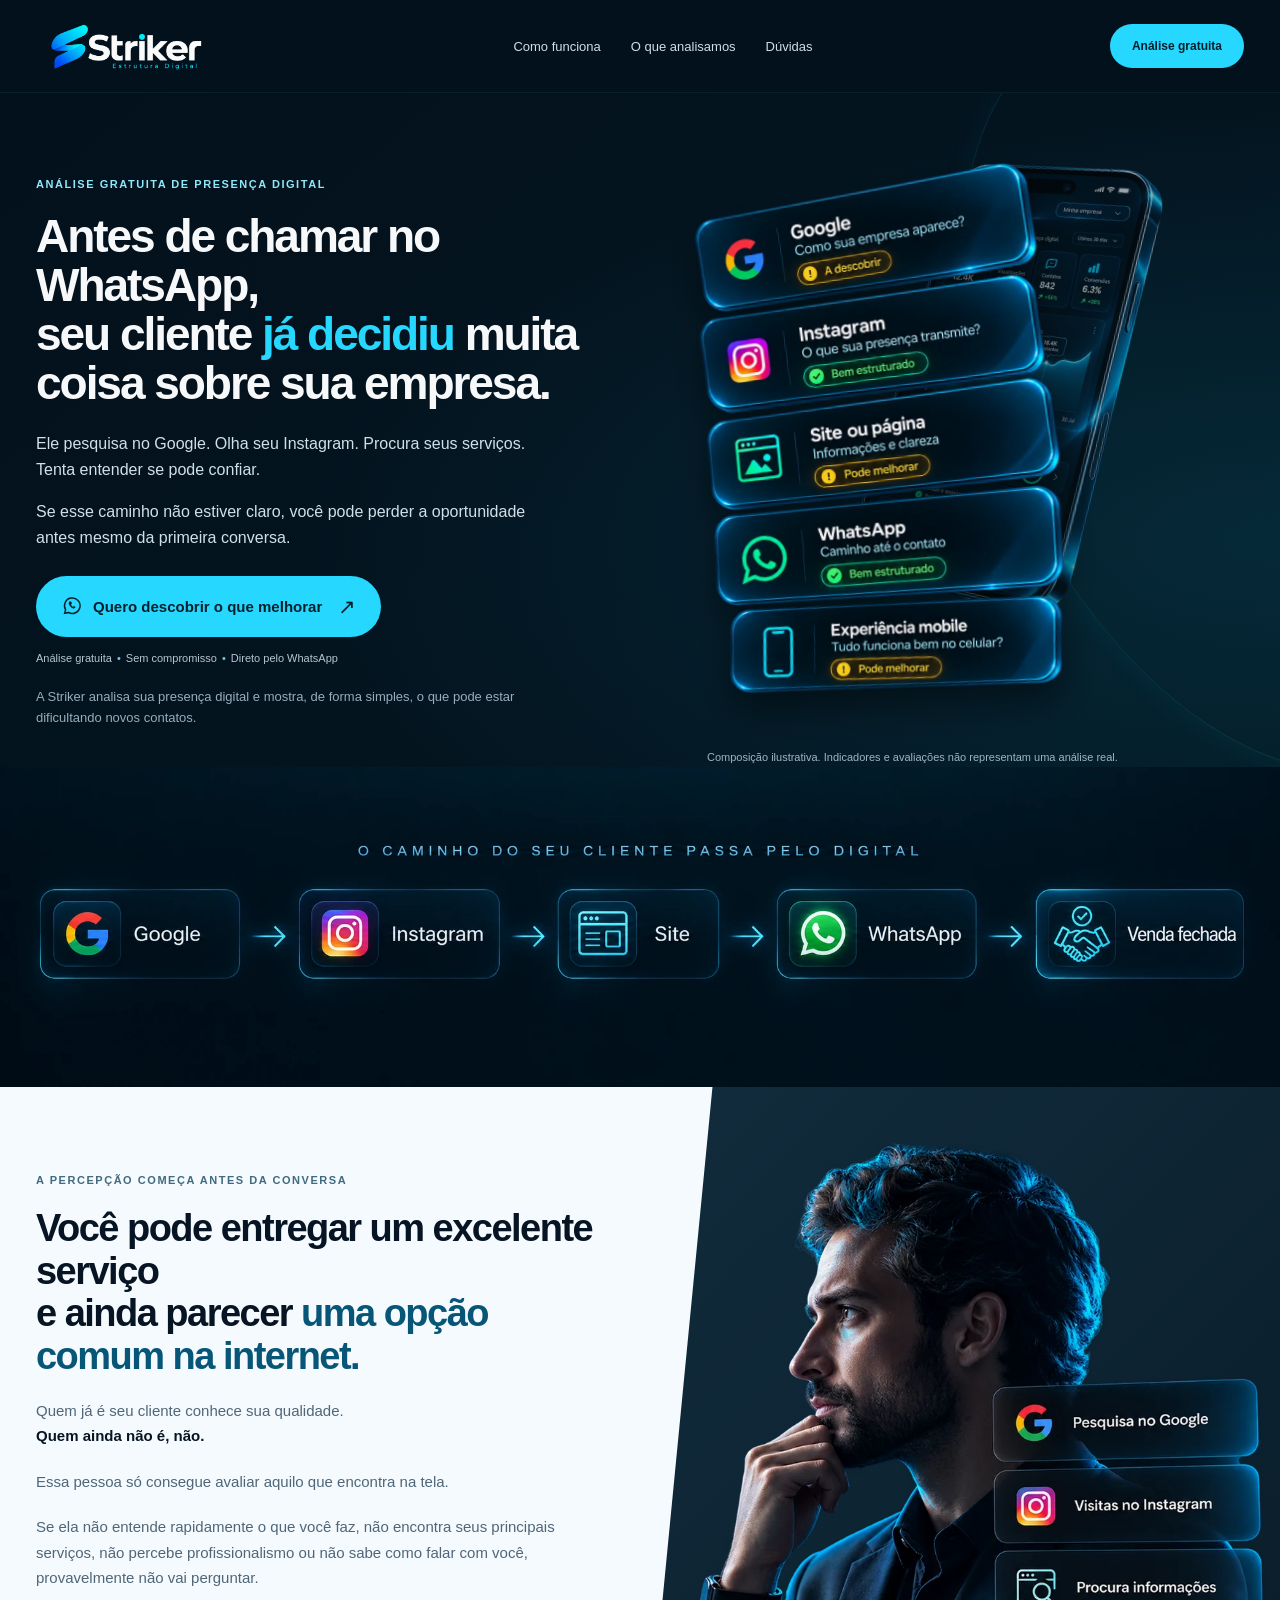
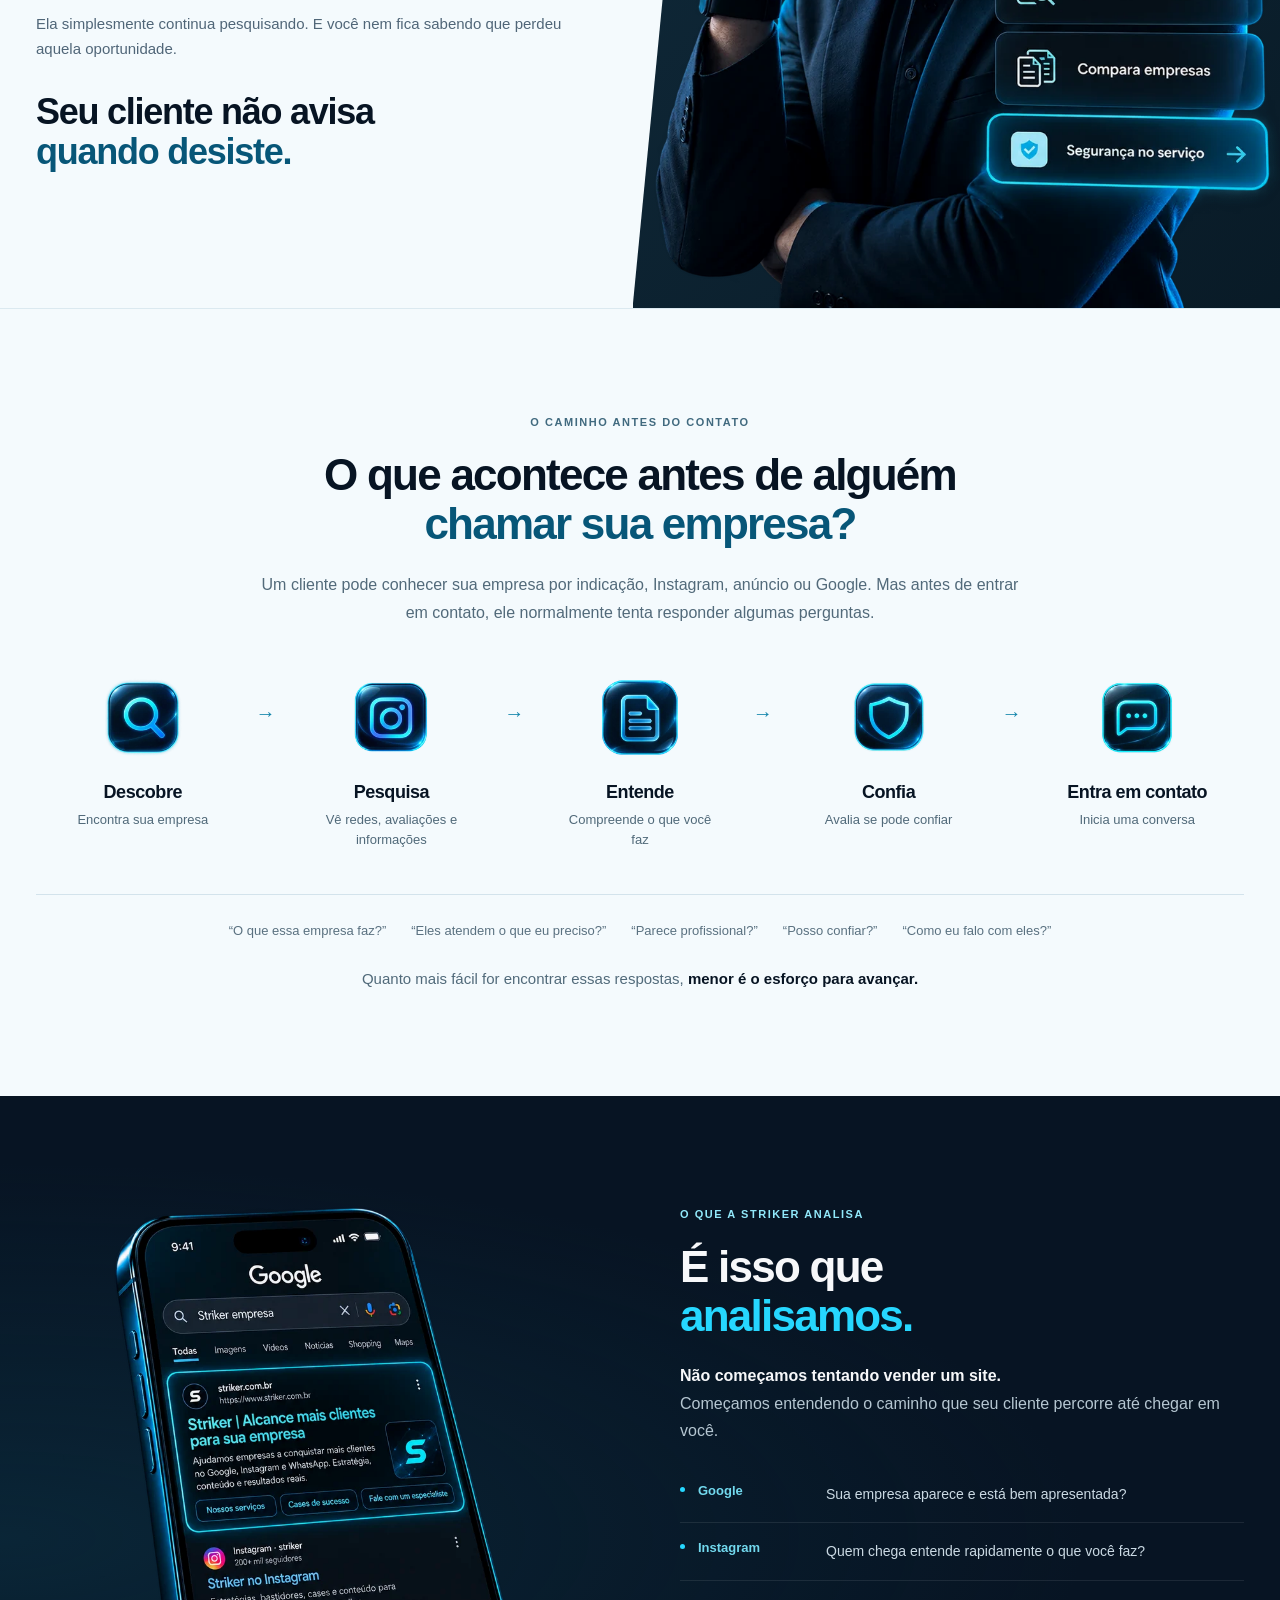
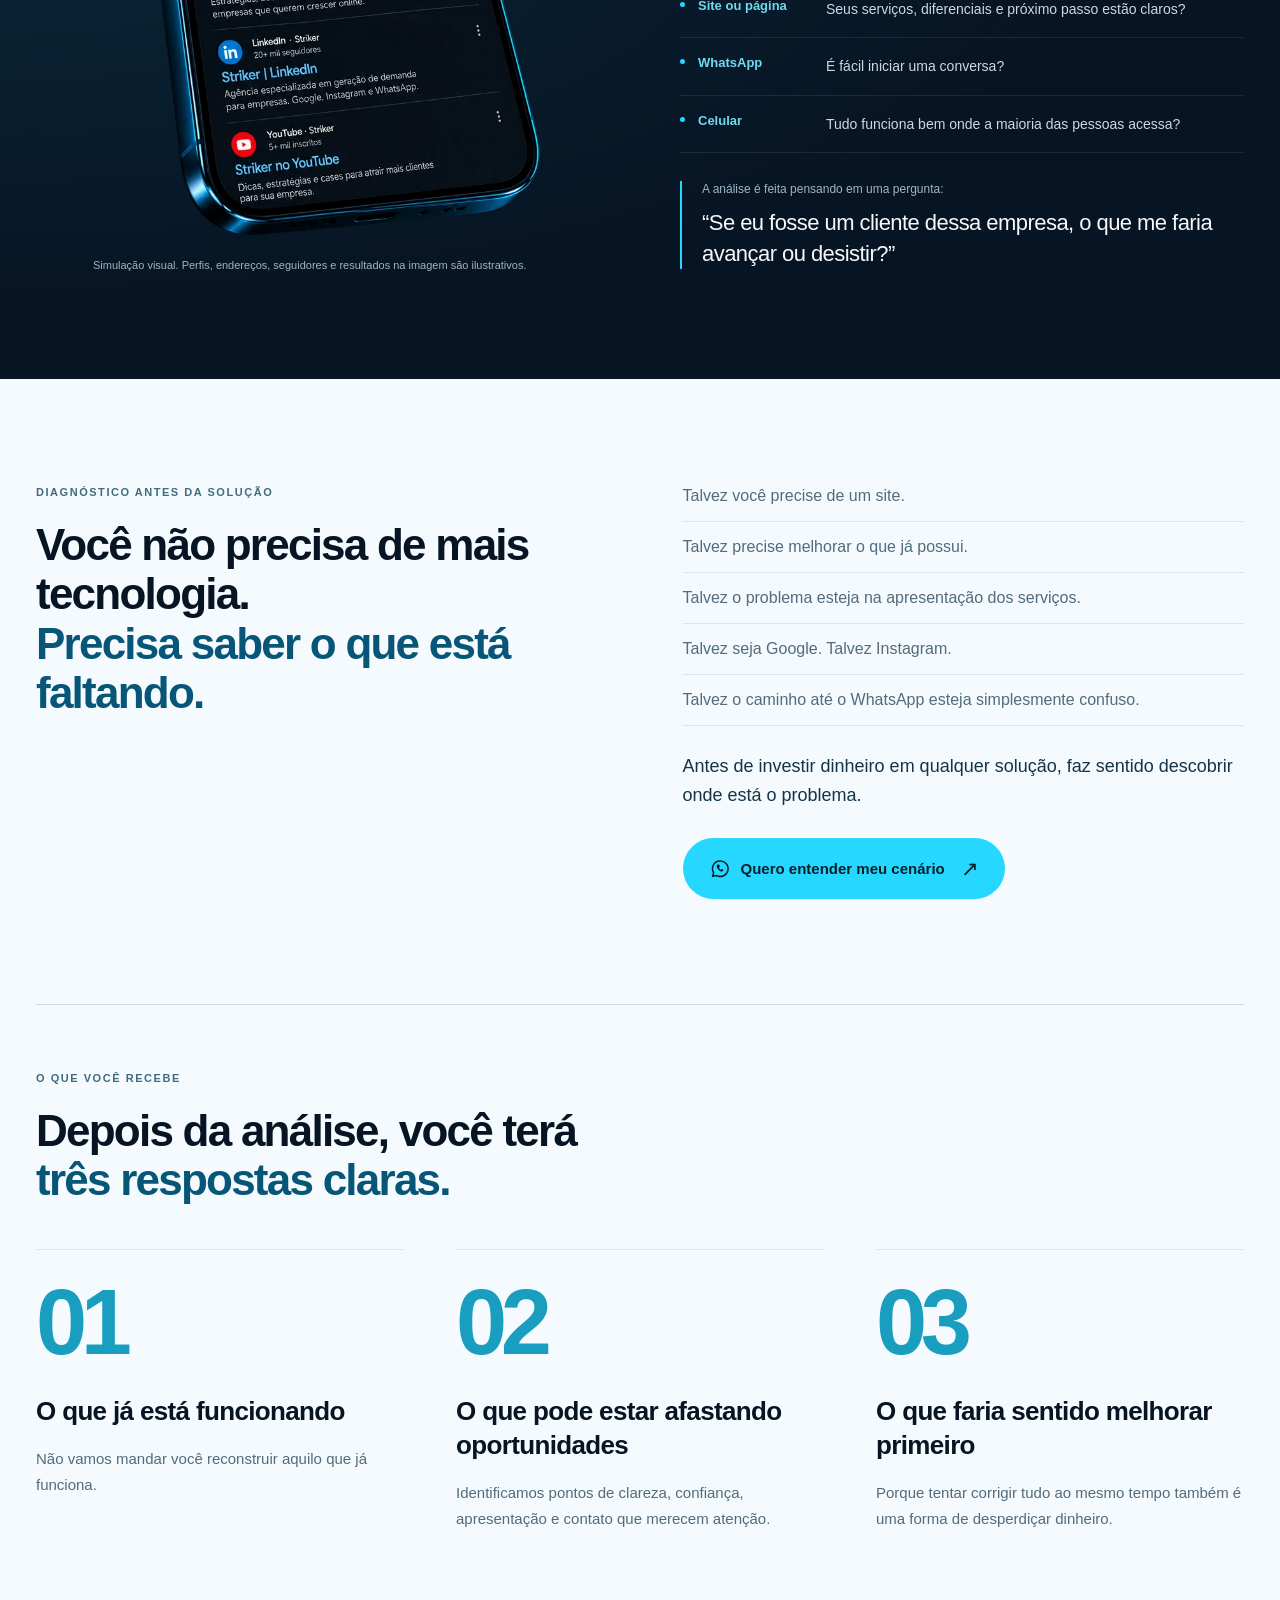
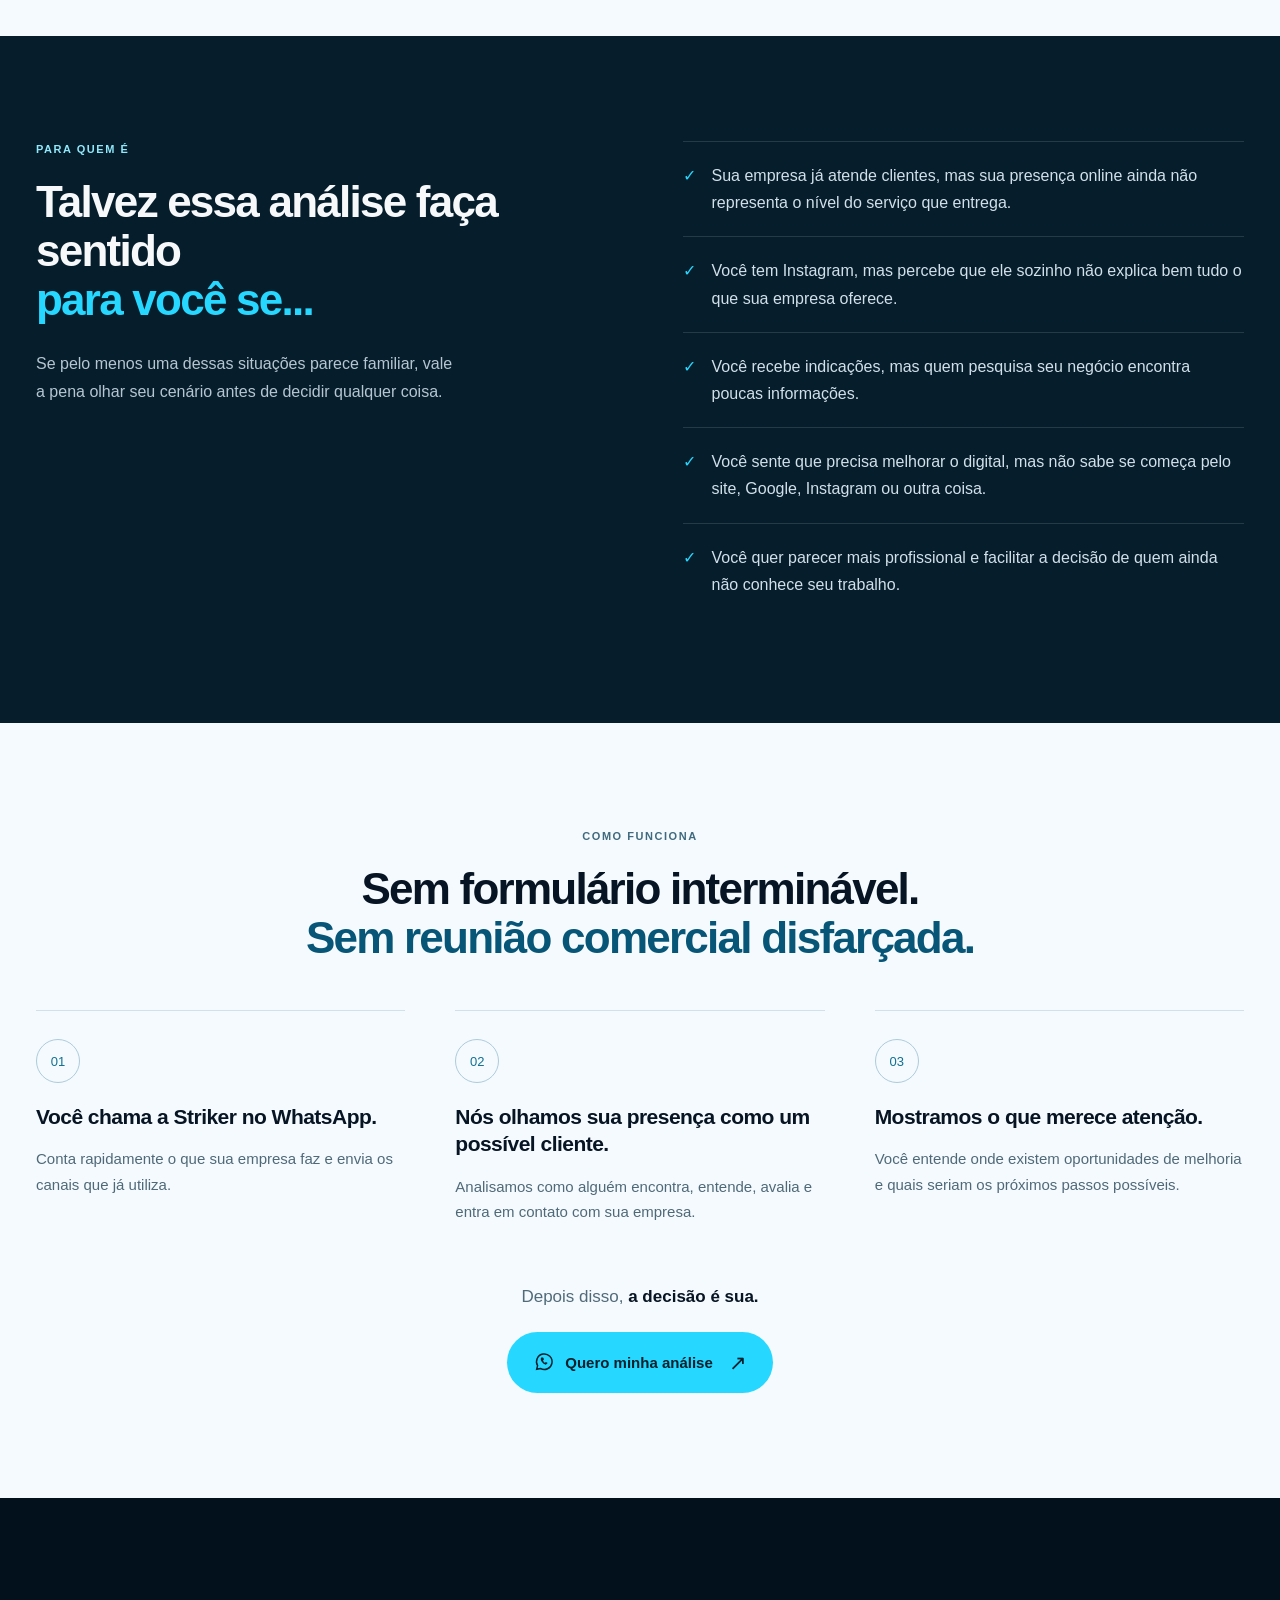
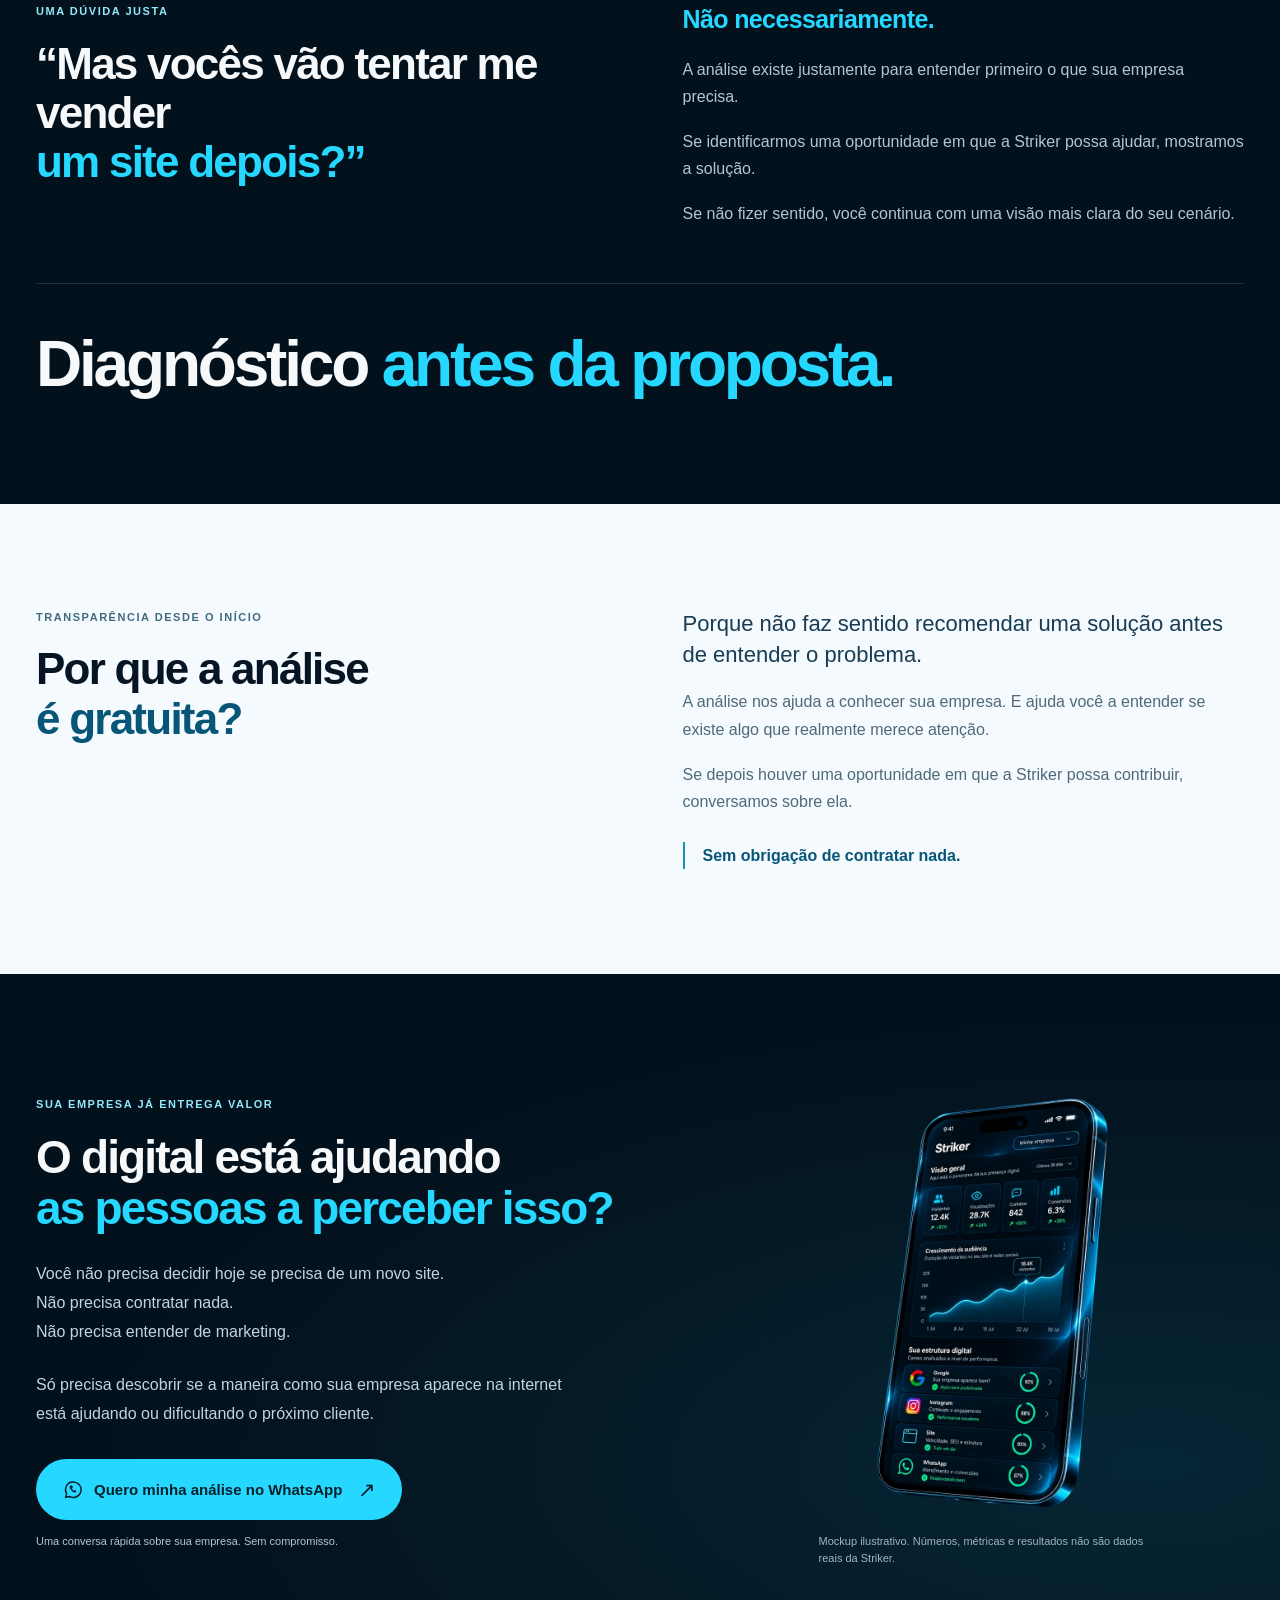
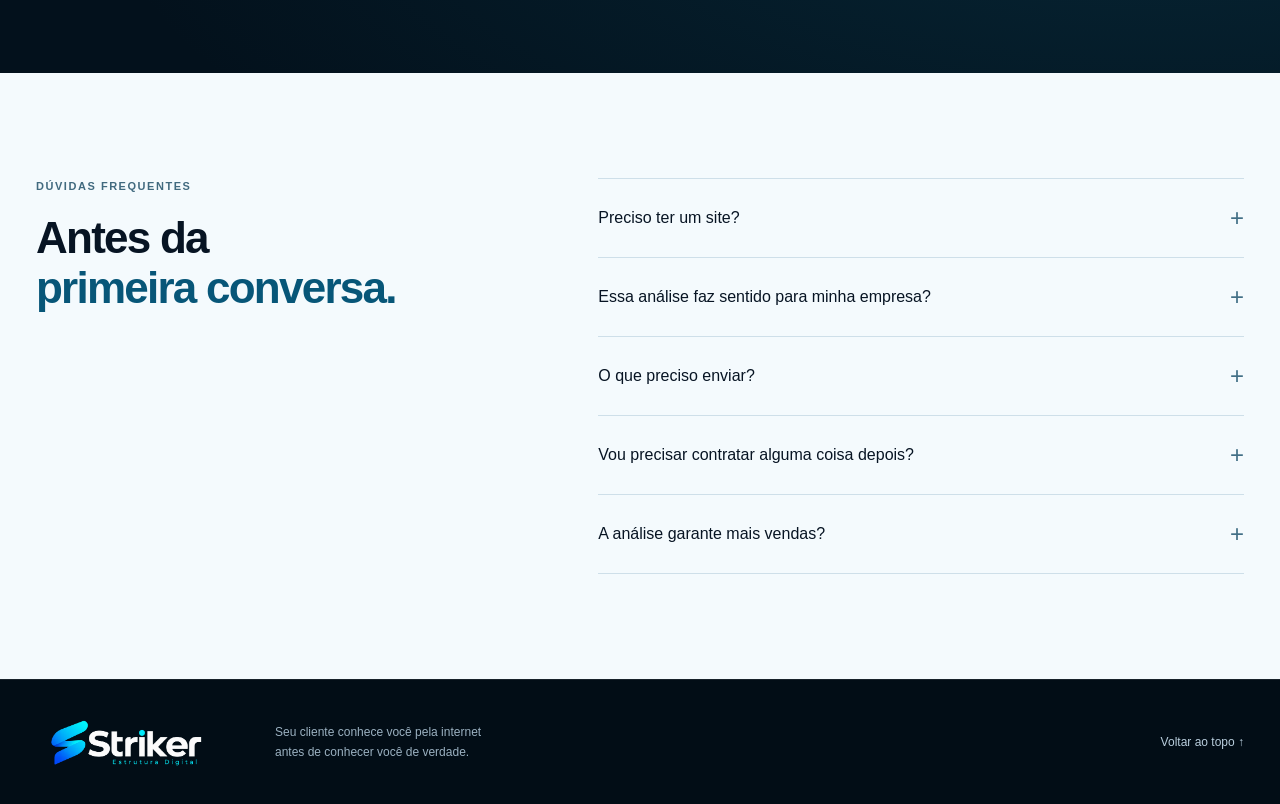
==== commit b0f45d4a: "Substitui faixa de canais pelo gráfico enviado" ====
--- a/analise/index.html
+++ b/analise/index.html
@@ -27,7 +27,7 @@
     <div class="hero-copy"><p class="eyebrow">Análise gratuita de presença digital</p><h1 id="hero-title">Antes de chamar no WhatsApp,<br>seu cliente <em>já decidiu</em> muita coisa sobre sua empresa.</h1><p class="hero-lead">Ele pesquisa no Google. Olha seu Instagram. Procura seus serviços. Tenta entender se pode confiar.</p><p>Se esse caminho não estiver claro, você pode perder a oportunidade antes mesmo da primeira conversa.</p><a class="cta " href="#contato" data-event="analise_whatsapp_click" data-placement="hero"><svg viewBox="0 0 24 24" aria-hidden="true" fill="none"><path d="m4 20 1-4a8.5 8.5 0 1 1 3 3l-4 1Z" stroke="currentColor" stroke-width="1.6"/><path d="M9 7c-2 3 2 7 5 8l2-2-2-1-1 1c-1-1-2-2-2-3l1-1-1-2H9Z" fill="currentColor"/></svg><span>Quero descobrir o que melhorar</span><span class="cta-arrow" aria-hidden="true">↗</span></a><p class="microcopy">Análise gratuita <span>•</span> Sem compromisso <span>•</span> Direto pelo WhatsApp</p><p class="hero-purpose">A Striker analisa sua presença digital e mostra, de forma simples, o que pode estar dificultando novos contatos.</p></div>
     <figure class="hero-visual"><div class="hero-stage"><img class="hero-phone" src="/assets/striker/analise/dashboard.webp" width="850" height="1062" alt="" fetchpriority="high" decoding="async"><img class="hero-cards" src="/assets/striker/analise/analysis-cards.webp" width="900" height="1125" alt="Exemplo dos canais observados: Google, Instagram, site, WhatsApp e experiência mobile." fetchpriority="high" decoding="async"></div><figcaption>Composição ilustrativa. Indicadores e avaliações não representam uma análise real.</figcaption></figure>
   </div>
-  <div class="wrap channel-strip"><p>O caminho do seu cliente passa pelo digital</p><ul aria-label="Canais da presença digital"><li>Google</li><li><span aria-hidden="true">◎</span> Instagram</li><li><span aria-hidden="true">▣</span> Site</li><li><svg viewBox="0 0 24 24" aria-hidden="true" fill="none"><path d="m4 20 1-4a8.5 8.5 0 1 1 3 3l-4 1Z" stroke="currentColor" stroke-width="1.6"/><path d="M9 7c-2 3 2 7 5 8l2-2-2-1-1 1c-1-1-2-2-2-3l1-1-1-2H9Z" fill="currentColor"/></svg> WhatsApp</li><li><span aria-hidden="true">▯</span> Celular</li></ul></div>
+  <figure class="channel-strip"><img src="/assets/striker/analise/customer-path.webp" width="2000" height="500" alt="O caminho do seu cliente passa pelo digital: Google, Instagram, Site, WhatsApp e venda fechada." decoding="async"></figure>
 </section>
 <section class="pain light" aria-labelledby="pain-title"><div class="wrap pain-grid"><div class="pain-copy"><p class="eyebrow">A percepção começa antes da conversa</p><h2 id="pain-title">Você pode entregar um excelente serviço<br>e ainda parecer <em>uma opção comum na internet.</em></h2><p>Quem já é seu cliente conhece sua qualidade.<br><strong>Quem ainda não é, não.</strong></p><p>Essa pessoa só consegue avaliar aquilo que encontra na tela.</p><p>Se ela não entende rapidamente o que você faz, não encontra seus principais serviços, não percebe profissionalismo ou não sabe como falar com você, provavelmente não vai perguntar.</p><p>Ela simplesmente continua pesquisando. E você nem fica sabendo que perdeu aquela oportunidade.</p><p class="impact">Seu cliente não avisa<br><em>quando desiste.</em></p></div><div class="pain-visual"><img class="" src="/assets/striker/analise/client-research.webp" width="900" height="1125" alt="Representação de um cliente pesquisando, comparando informações e buscando segurança antes de escolher uma empresa." loading="lazy" decoding="async"></div></div></section>
 <section class="journey light section" aria-labelledby="journey-title"><div class="wrap"><div class="center-heading"><p class="eyebrow">O caminho antes do contato</p><h2 id="journey-title">O que acontece antes de alguém<br><em>chamar sua empresa?</em></h2><p>Um cliente pode conhecer sua empresa por indicação, Instagram, anúncio ou Google. Mas antes de entrar em contato, ele normalmente tenta responder algumas perguntas.</p></div><ol class="journey-flow"><li><img class="journey-icon" src="/assets/striker/analise/discover.webp" width="160" height="160" alt="" loading="lazy" decoding="async"><div><h3>Descobre</h3><p>Encontra sua empresa</p></div><span class="flow-arrow" aria-hidden="true">→</span></li><li><img class="journey-icon" src="/assets/striker/analise/research.webp" width="160" height="160" alt="" loading="lazy" decoding="async"><div><h3>Pesquisa</h3><p>Vê redes, avaliações e informações</p></div><span class="flow-arrow" aria-hidden="true">→</span></li><li><img class="journey-icon" src="/assets/striker/analise/understand.webp" width="160" height="160" alt="" loading="lazy" decoding="async"><div><h3>Entende</h3><p>Compreende o que você faz</p></div><span class="flow-arrow" aria-hidden="true">→</span></li><li><img class="journey-icon" src="/assets/striker/analise/trust.webp" width="160" height="160" alt="" loading="lazy" decoding="async"><div><h3>Confia</h3><p>Avalia se pode confiar</p></div><span class="flow-arrow" aria-hidden="true">→</span></li><li><img class="journey-icon" src="/assets/striker/analise/contact.webp" width="160" height="160" alt="" loading="lazy" decoding="async"><div><h3>Entra em contato</h3><p>Inicia uma conversa</p></div><span class="flow-arrow" aria-hidden="true">→</span></li></ol><div class="customer-questions"><span>“O que essa empresa faz?”</span><span>“Eles atendem o que eu preciso?”</span><span>“Parece profissional?”</span><span>“Posso confiar?”</span><span>“Como eu falo com eles?”</span></div><p class="journey-end">Quanto mais fácil for encontrar essas respostas, <strong>menor é o esforço para avançar.</strong></p></div></section>
--- a/analise/analise.css
+++ b/analise/analise.css
@@ -47,12 +47,8 @@
 .hero-cards { position: absolute; width: 77%; left: 5%; top: 2%; transform: rotate(-5deg); filter: drop-shadow(0 18px 18px #0007); }
 figcaption { color: #9fb5c3; font-size: 11px; line-height: 1.6; }
 .hero-visual figcaption { max-width: 420px; margin: 10px auto 0; text-align: center; }
-.channel-strip { padding: 30px 0 28px; text-align: center; }
-.channel-strip > p { font-size: 9px; text-transform: uppercase; letter-spacing: .13em; color: #9fb3c0; }
-.channel-strip ul { padding: 0; list-style: none; display: flex; justify-content: center; flex-wrap: wrap; gap: 14px 23px; margin: 19px 0 0; }
-.channel-strip li { display: flex; align-items: center; gap: 6px; font-size: 13px; color: #d2e1e9; }
-.channel-strip svg { width: 18px; height: 18px; }
-.channel-strip li > span { font-size: 20px; }
+.channel-strip { width: 100%; margin: 0; background: #03151f; }
+.channel-strip img { width: 100%; max-width: 1600px; margin-inline: auto; }
 .light { background: var(--paper); color: var(--ink); }
 .light em { color: #075678; }
 .light .eyebrow { color: #416a7f; }
@@ -171,10 +167,6 @@
   .hero-visual { width: 100%; margin: 0; }
   .hero-stage { max-width: none; width: 100%; }
   .hero-visual figcaption { font-size: 11px; margin-top: 8px; }
-  .channel-strip { padding: 35px 0 33px; }
-  .channel-strip ul { gap: 45px; }
-  .channel-strip li { font-size: 16px; }
-  .channel-strip > p { font-size: 10px; }
   .section { padding-block: 105px; }
   .pain-grid { display: grid; grid-template-columns: 1fr 1fr; gap: 65px; }
   .pain-copy { padding-block: 85px; }
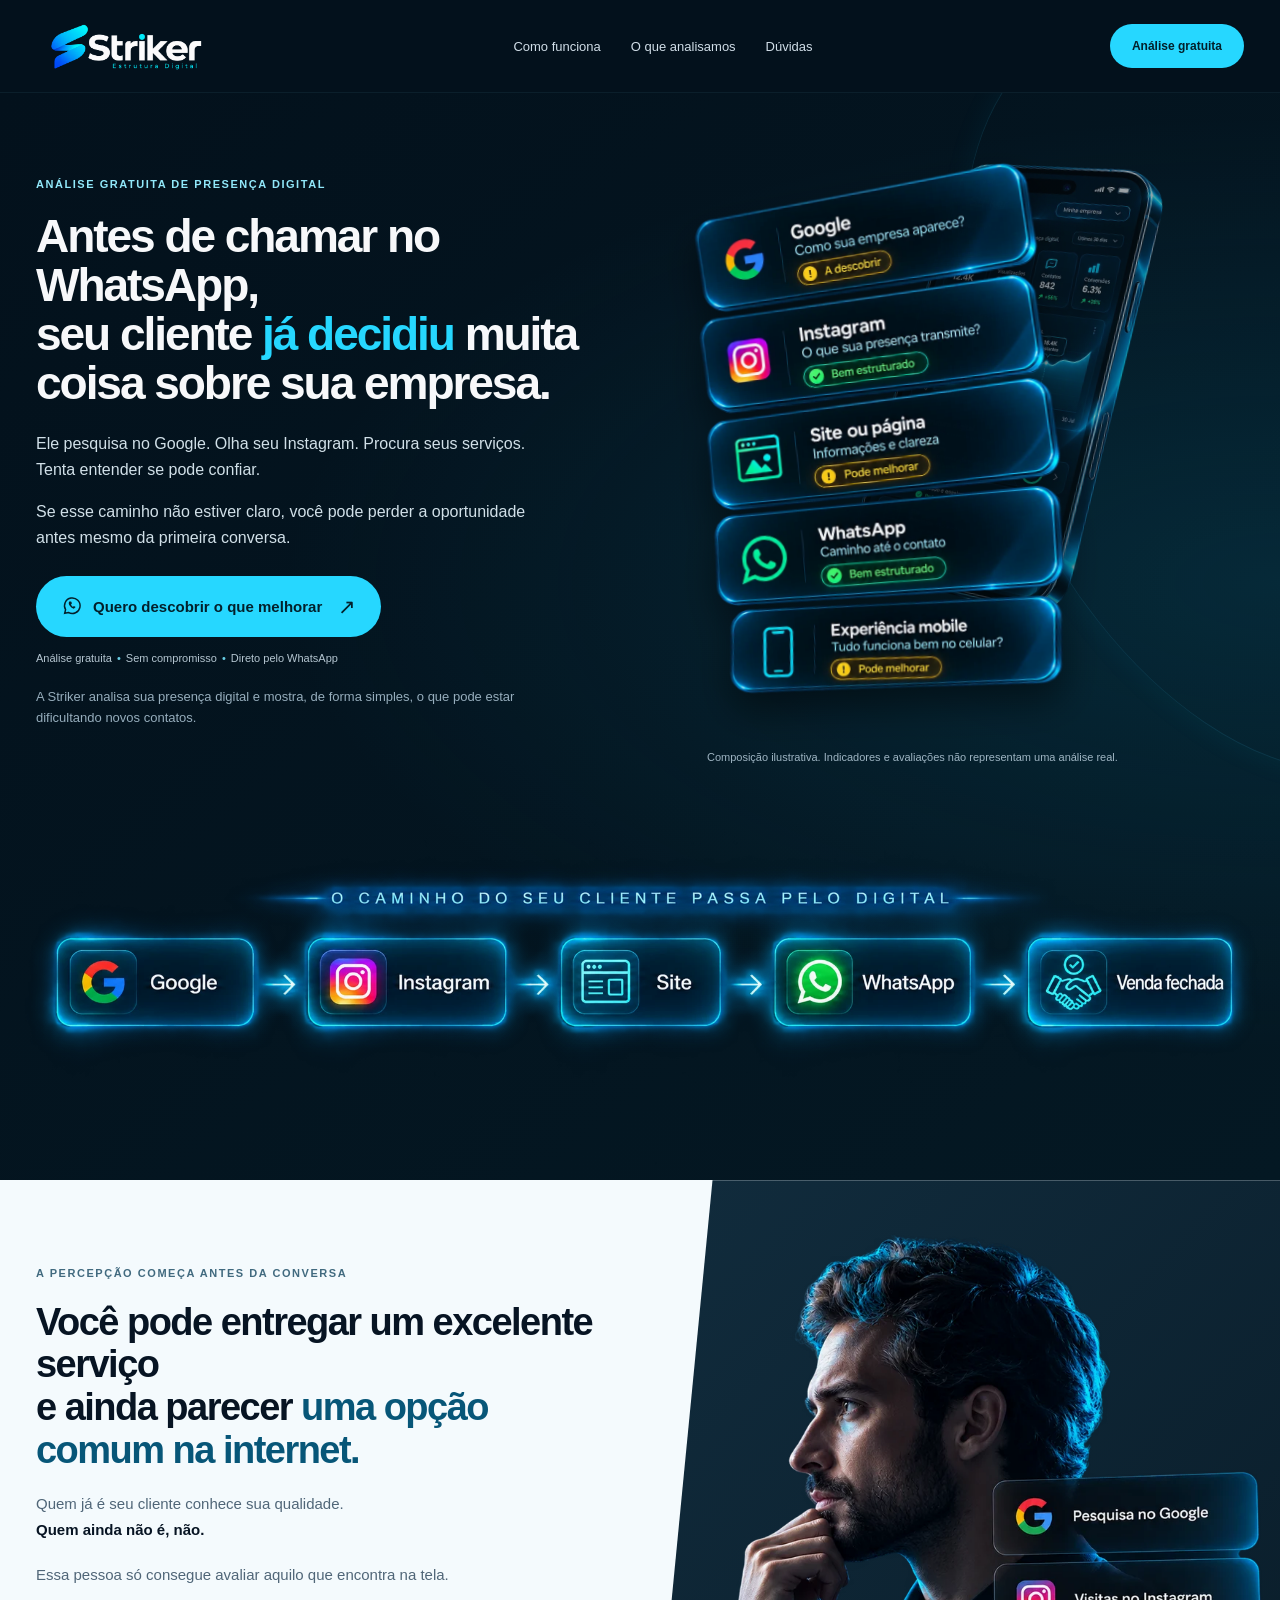
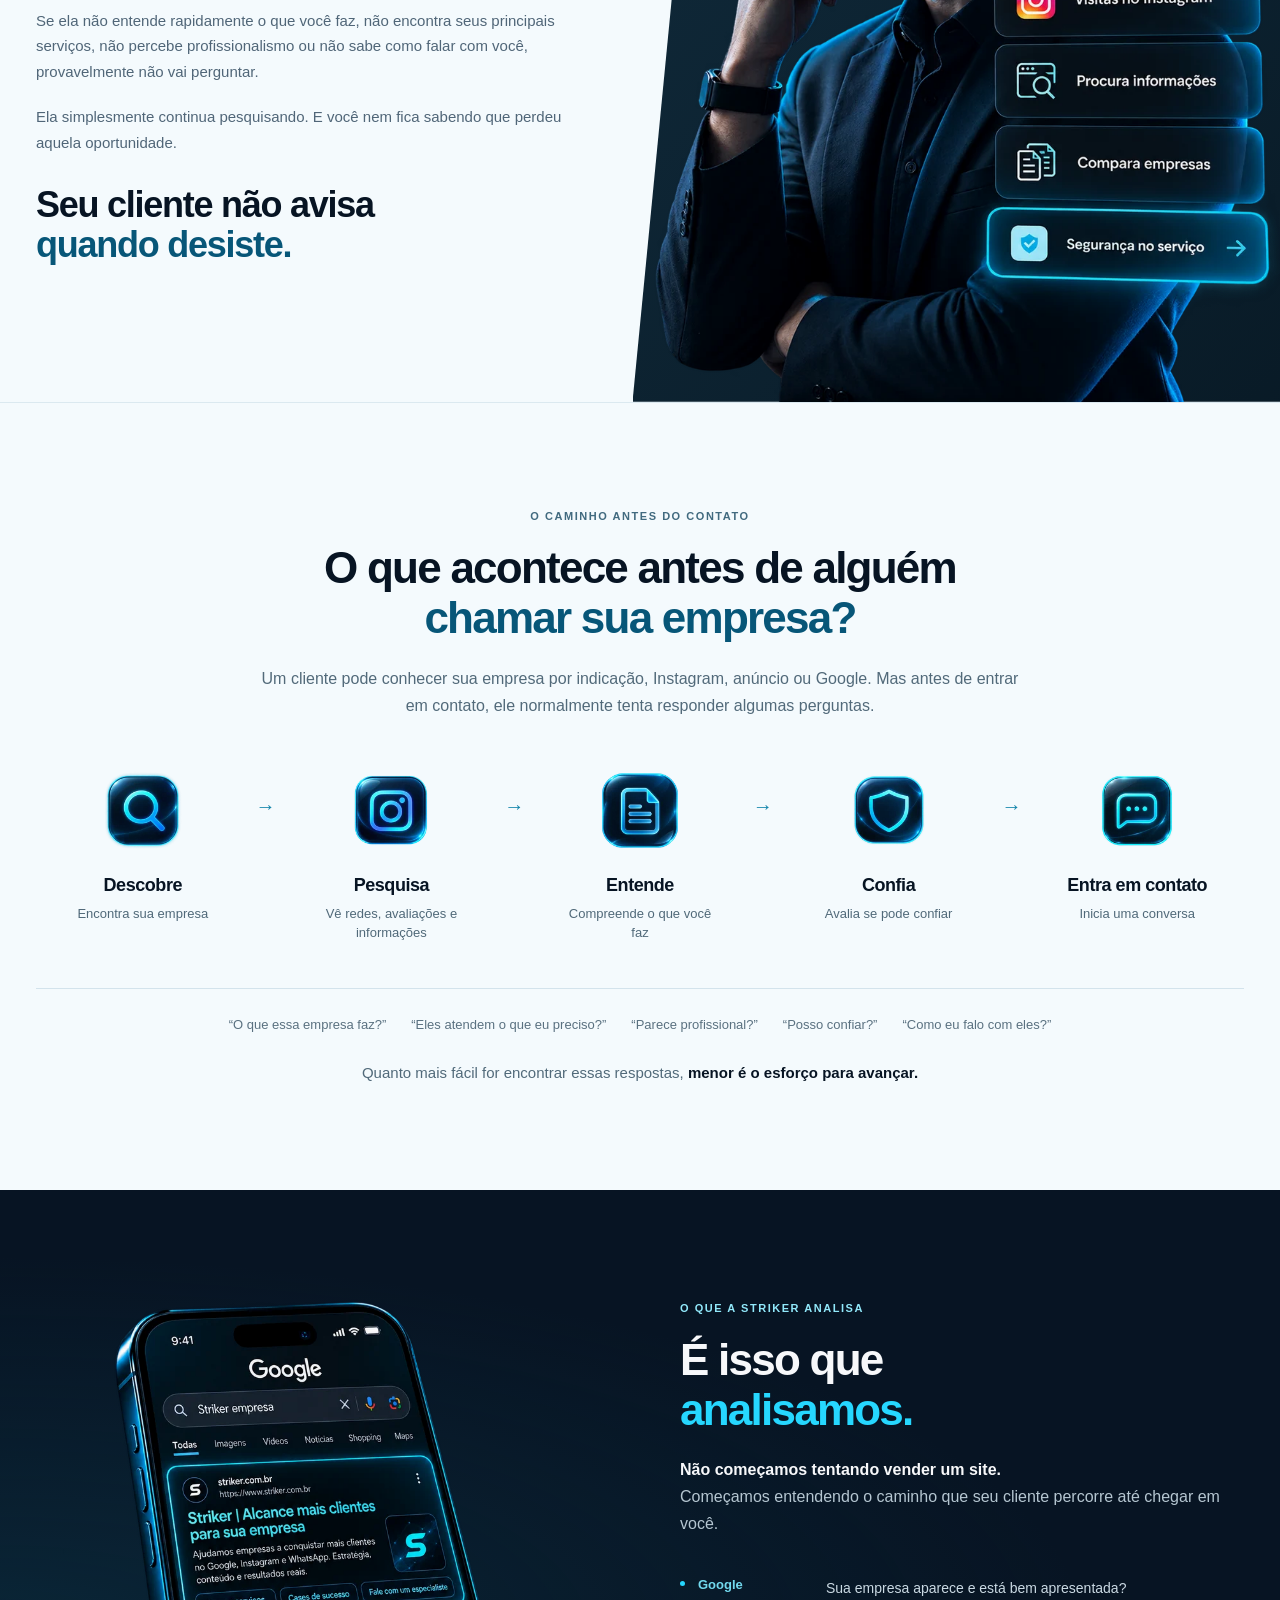
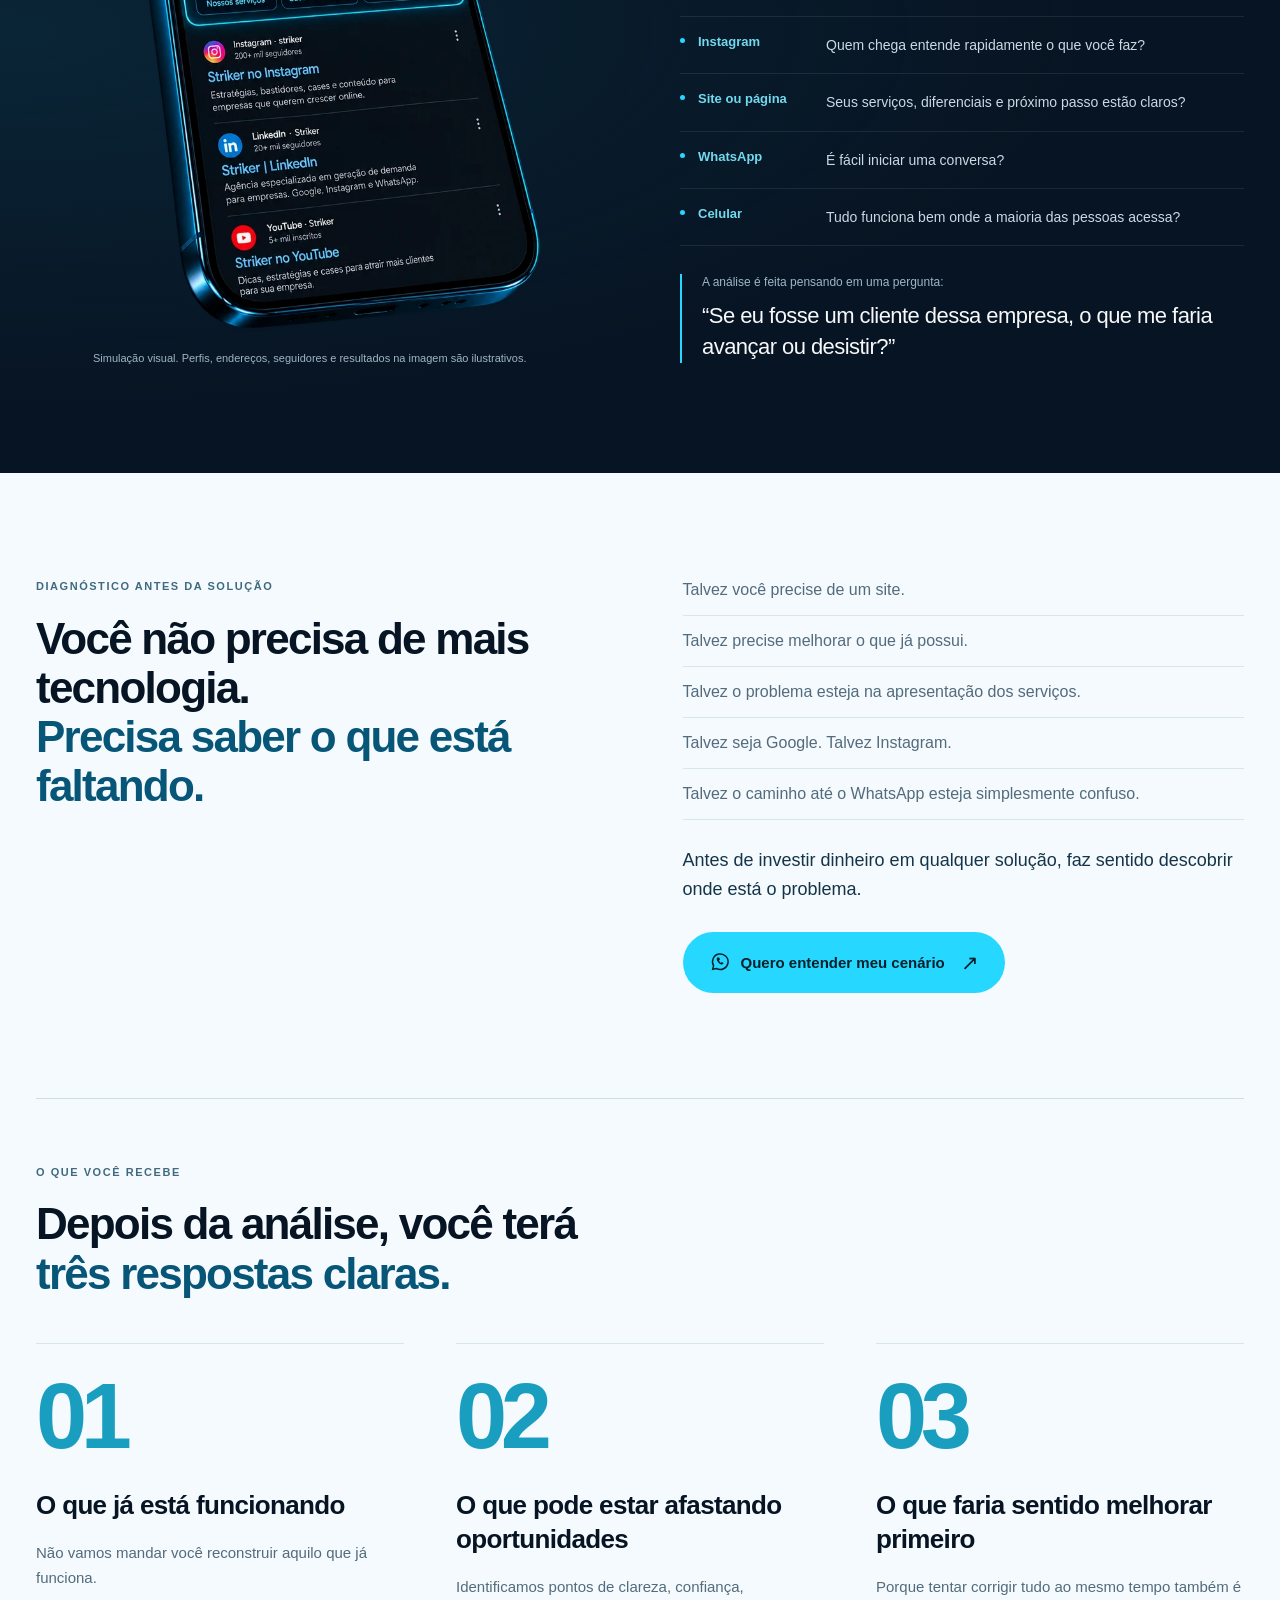
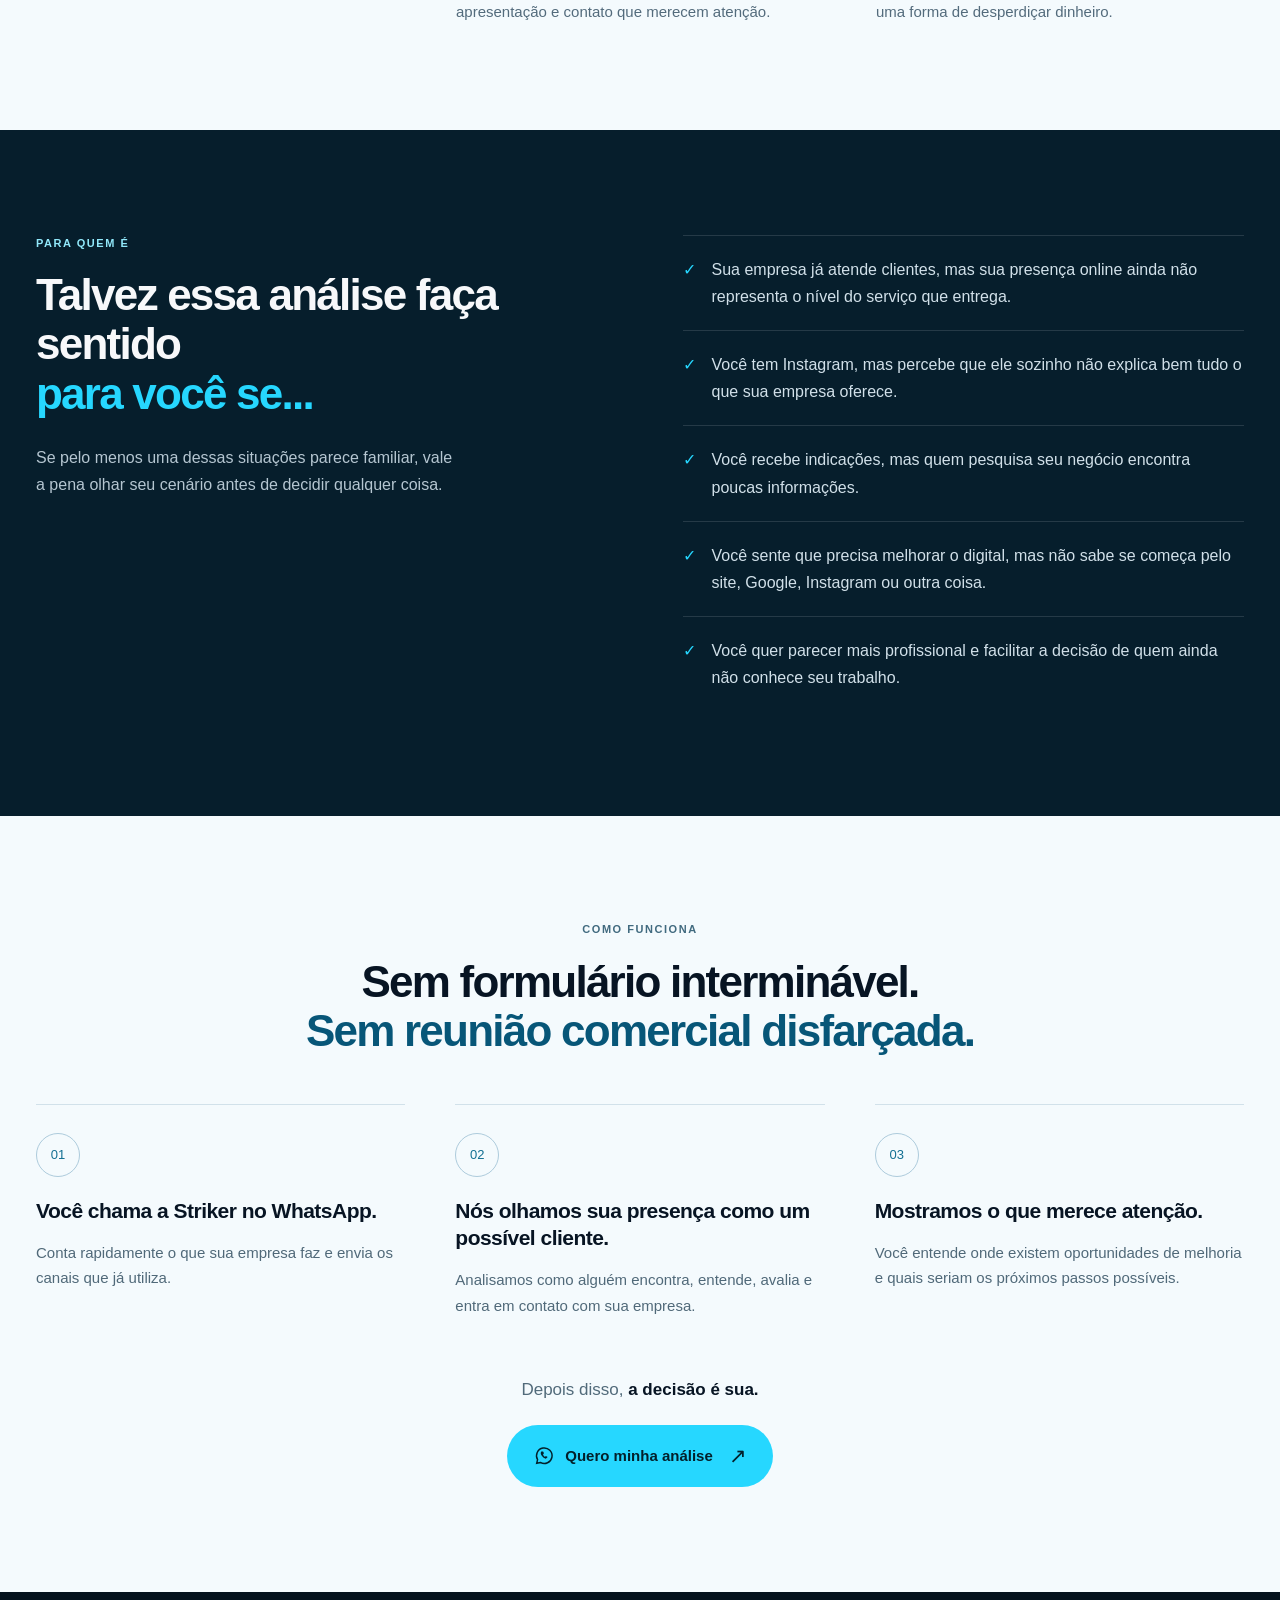
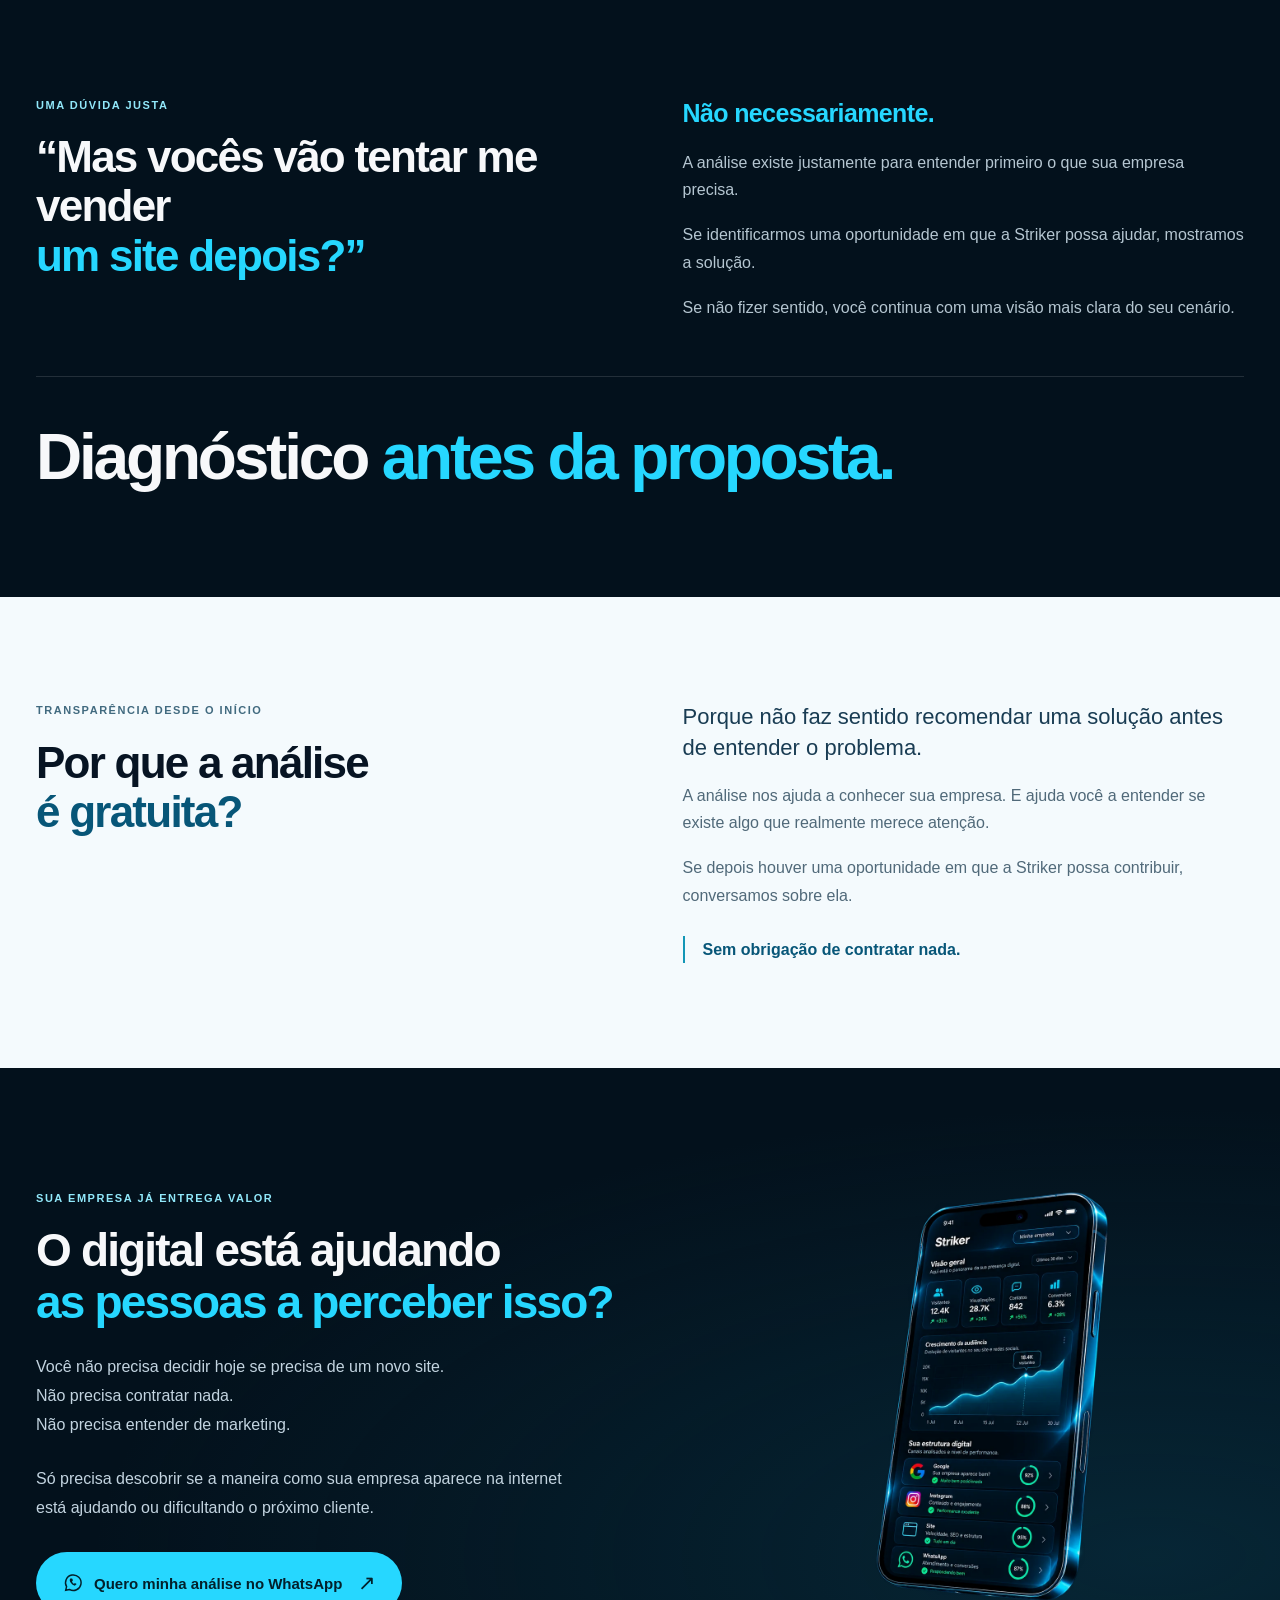
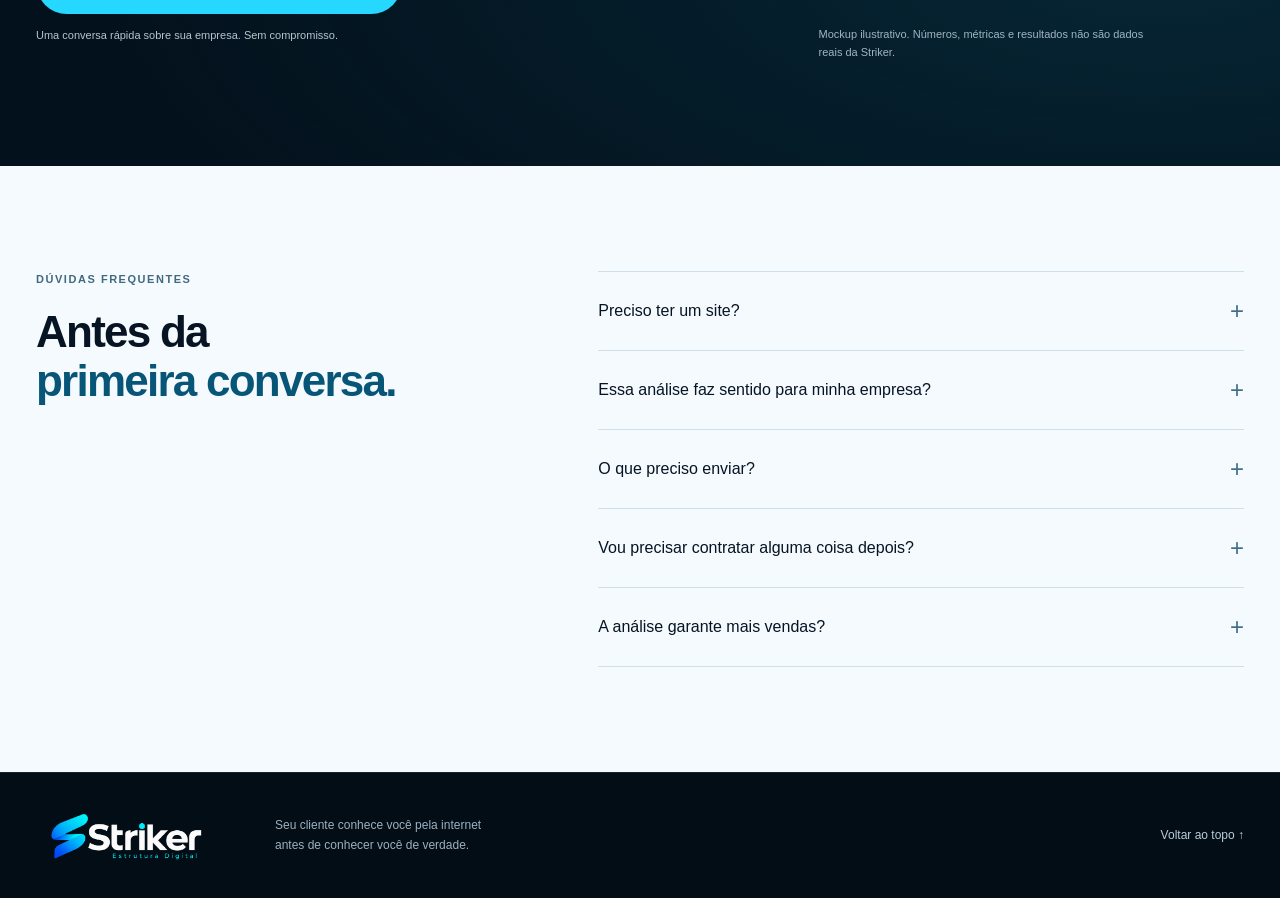
==== commit 4a63b9b7: "Integra nova arte transparente da jornada digital" ====
--- a/analise/index.html
+++ b/analise/index.html
@@ -27,7 +27,7 @@
     <div class="hero-copy"><p class="eyebrow">Análise gratuita de presença digital</p><h1 id="hero-title">Antes de chamar no WhatsApp,<br>seu cliente <em>já decidiu</em> muita coisa sobre sua empresa.</h1><p class="hero-lead">Ele pesquisa no Google. Olha seu Instagram. Procura seus serviços. Tenta entender se pode confiar.</p><p>Se esse caminho não estiver claro, você pode perder a oportunidade antes mesmo da primeira conversa.</p><a class="cta " href="#contato" data-event="analise_whatsapp_click" data-placement="hero"><svg viewBox="0 0 24 24" aria-hidden="true" fill="none"><path d="m4 20 1-4a8.5 8.5 0 1 1 3 3l-4 1Z" stroke="currentColor" stroke-width="1.6"/><path d="M9 7c-2 3 2 7 5 8l2-2-2-1-1 1c-1-1-2-2-2-3l1-1-1-2H9Z" fill="currentColor"/></svg><span>Quero descobrir o que melhorar</span><span class="cta-arrow" aria-hidden="true">↗</span></a><p class="microcopy">Análise gratuita <span>•</span> Sem compromisso <span>•</span> Direto pelo WhatsApp</p><p class="hero-purpose">A Striker analisa sua presença digital e mostra, de forma simples, o que pode estar dificultando novos contatos.</p></div>
     <figure class="hero-visual"><div class="hero-stage"><img class="hero-phone" src="/assets/striker/analise/dashboard.webp" width="850" height="1062" alt="" fetchpriority="high" decoding="async"><img class="hero-cards" src="/assets/striker/analise/analysis-cards.webp" width="900" height="1125" alt="Exemplo dos canais observados: Google, Instagram, site, WhatsApp e experiência mobile." fetchpriority="high" decoding="async"></div><figcaption>Composição ilustrativa. Indicadores e avaliações não representam uma análise real.</figcaption></figure>
   </div>
-  <figure class="channel-strip"><img src="/assets/striker/analise/customer-path.webp" width="2000" height="500" alt="O caminho do seu cliente passa pelo digital: Google, Instagram, Site, WhatsApp e venda fechada." decoding="async"></figure>
+  <figure class="channel-strip"><img src="/assets/striker/analise/customer-path.webp?v=2" width="2000" height="667" alt="O caminho do seu cliente passa pelo digital: Google, Instagram, Site, WhatsApp e venda fechada." decoding="async"></figure>
 </section>
 <section class="pain light" aria-labelledby="pain-title"><div class="wrap pain-grid"><div class="pain-copy"><p class="eyebrow">A percepção começa antes da conversa</p><h2 id="pain-title">Você pode entregar um excelente serviço<br>e ainda parecer <em>uma opção comum na internet.</em></h2><p>Quem já é seu cliente conhece sua qualidade.<br><strong>Quem ainda não é, não.</strong></p><p>Essa pessoa só consegue avaliar aquilo que encontra na tela.</p><p>Se ela não entende rapidamente o que você faz, não encontra seus principais serviços, não percebe profissionalismo ou não sabe como falar com você, provavelmente não vai perguntar.</p><p>Ela simplesmente continua pesquisando. E você nem fica sabendo que perdeu aquela oportunidade.</p><p class="impact">Seu cliente não avisa<br><em>quando desiste.</em></p></div><div class="pain-visual"><img class="" src="/assets/striker/analise/client-research.webp" width="900" height="1125" alt="Representação de um cliente pesquisando, comparando informações e buscando segurança antes de escolher uma empresa." loading="lazy" decoding="async"></div></div></section>
 <section class="journey light section" aria-labelledby="journey-title"><div class="wrap"><div class="center-heading"><p class="eyebrow">O caminho antes do contato</p><h2 id="journey-title">O que acontece antes de alguém<br><em>chamar sua empresa?</em></h2><p>Um cliente pode conhecer sua empresa por indicação, Instagram, anúncio ou Google. Mas antes de entrar em contato, ele normalmente tenta responder algumas perguntas.</p></div><ol class="journey-flow"><li><img class="journey-icon" src="/assets/striker/analise/discover.webp" width="160" height="160" alt="" loading="lazy" decoding="async"><div><h3>Descobre</h3><p>Encontra sua empresa</p></div><span class="flow-arrow" aria-hidden="true">→</span></li><li><img class="journey-icon" src="/assets/striker/analise/research.webp" width="160" height="160" alt="" loading="lazy" decoding="async"><div><h3>Pesquisa</h3><p>Vê redes, avaliações e informações</p></div><span class="flow-arrow" aria-hidden="true">→</span></li><li><img class="journey-icon" src="/assets/striker/analise/understand.webp" width="160" height="160" alt="" loading="lazy" decoding="async"><div><h3>Entende</h3><p>Compreende o que você faz</p></div><span class="flow-arrow" aria-hidden="true">→</span></li><li><img class="journey-icon" src="/assets/striker/analise/trust.webp" width="160" height="160" alt="" loading="lazy" decoding="async"><div><h3>Confia</h3><p>Avalia se pode confiar</p></div><span class="flow-arrow" aria-hidden="true">→</span></li><li><img class="journey-icon" src="/assets/striker/analise/contact.webp" width="160" height="160" alt="" loading="lazy" decoding="async"><div><h3>Entra em contato</h3><p>Inicia uma conversa</p></div><span class="flow-arrow" aria-hidden="true">→</span></li></ol><div class="customer-questions"><span>“O que essa empresa faz?”</span><span>“Eles atendem o que eu preciso?”</span><span>“Parece profissional?”</span><span>“Posso confiar?”</span><span>“Como eu falo com eles?”</span></div><p class="journey-end">Quanto mais fácil for encontrar essas respostas, <strong>menor é o esforço para avançar.</strong></p></div></section>
--- a/analise/analise.css
+++ b/analise/analise.css
@@ -47,8 +47,8 @@
 .hero-cards { position: absolute; width: 77%; left: 5%; top: 2%; transform: rotate(-5deg); filter: drop-shadow(0 18px 18px #0007); }
 figcaption { color: #9fb5c3; font-size: 11px; line-height: 1.6; }
 .hero-visual figcaption { max-width: 420px; margin: 10px auto 0; text-align: center; }
-.channel-strip { width: 100%; margin: 0; background: #03151f; }
-.channel-strip img { width: 100%; max-width: 1600px; margin-inline: auto; }
+.channel-strip { width: 100%; margin: 0; padding-inline: 20px; background: transparent; }
+.channel-strip img { width: 100%; max-width: 1240px; margin-inline: auto; }
 .light { background: var(--paper); color: var(--ink); }
 .light em { color: #075678; }
 .light .eyebrow { color: #416a7f; }
